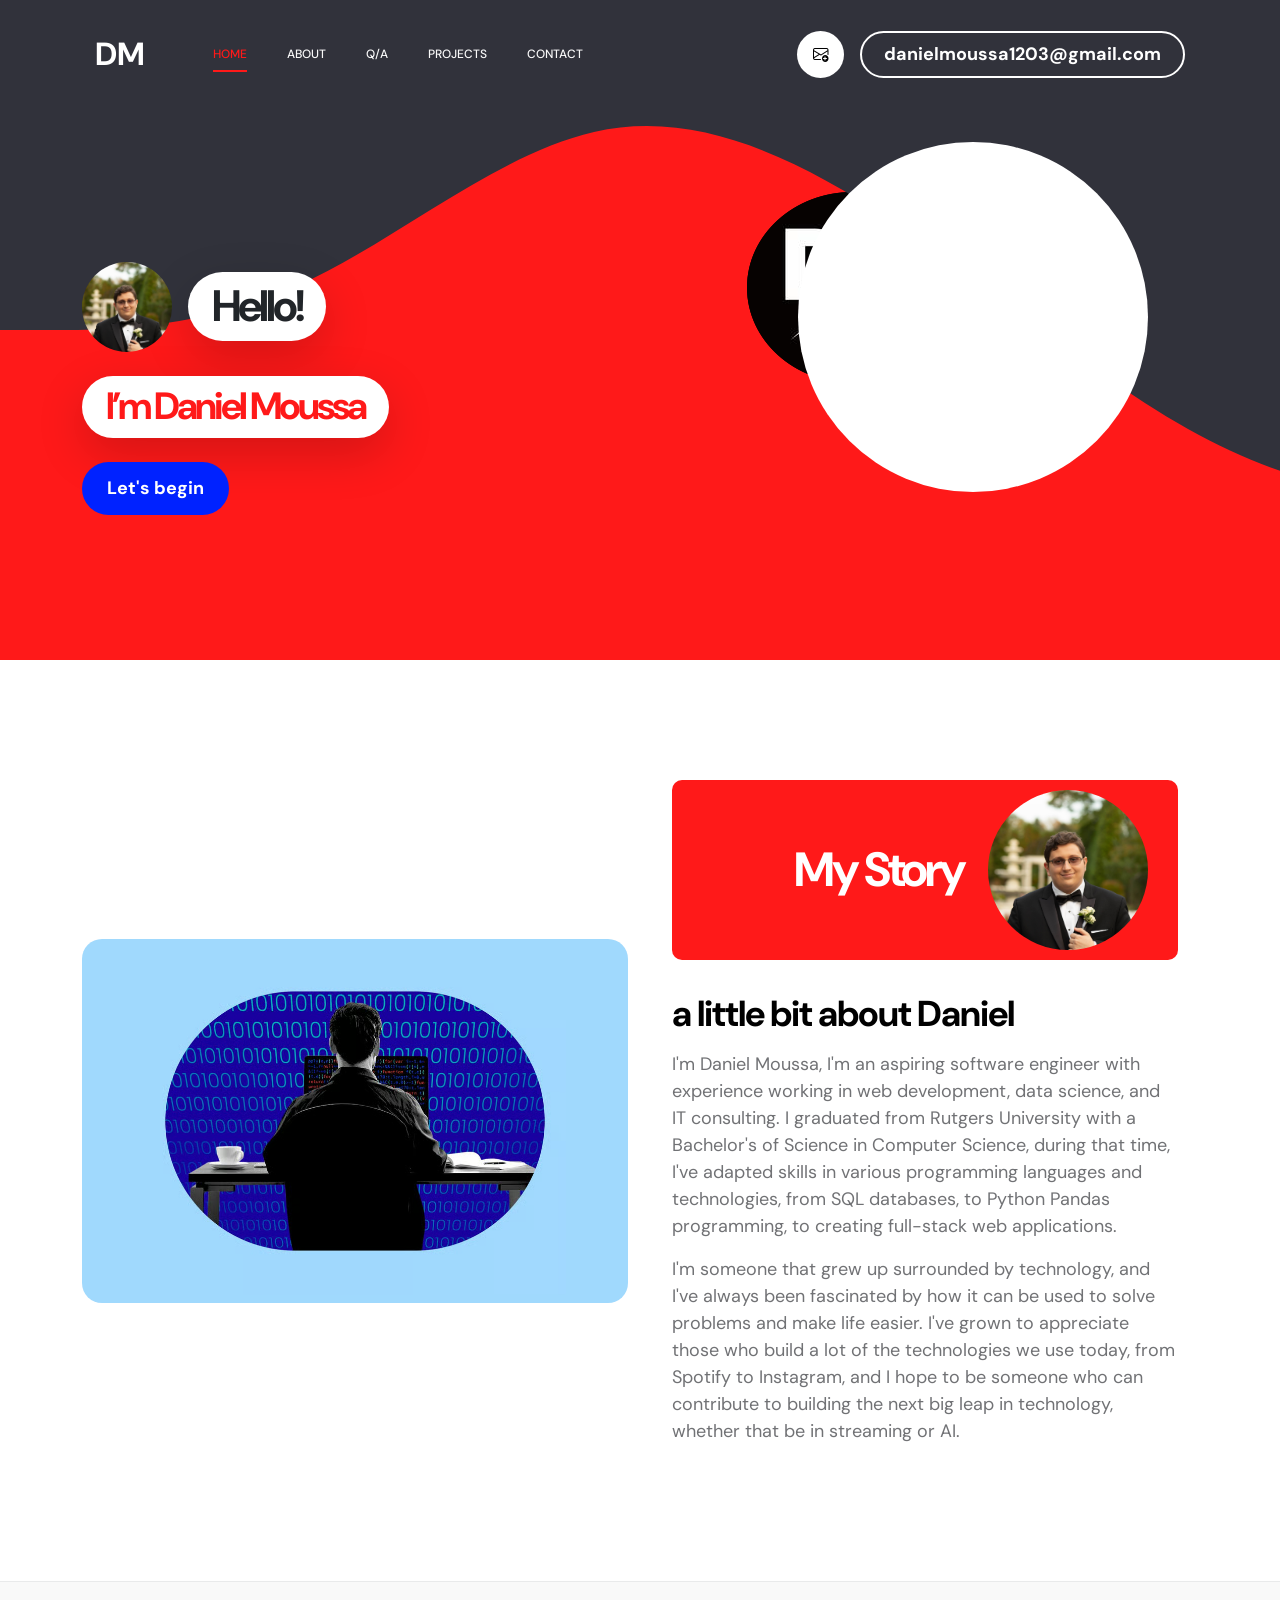
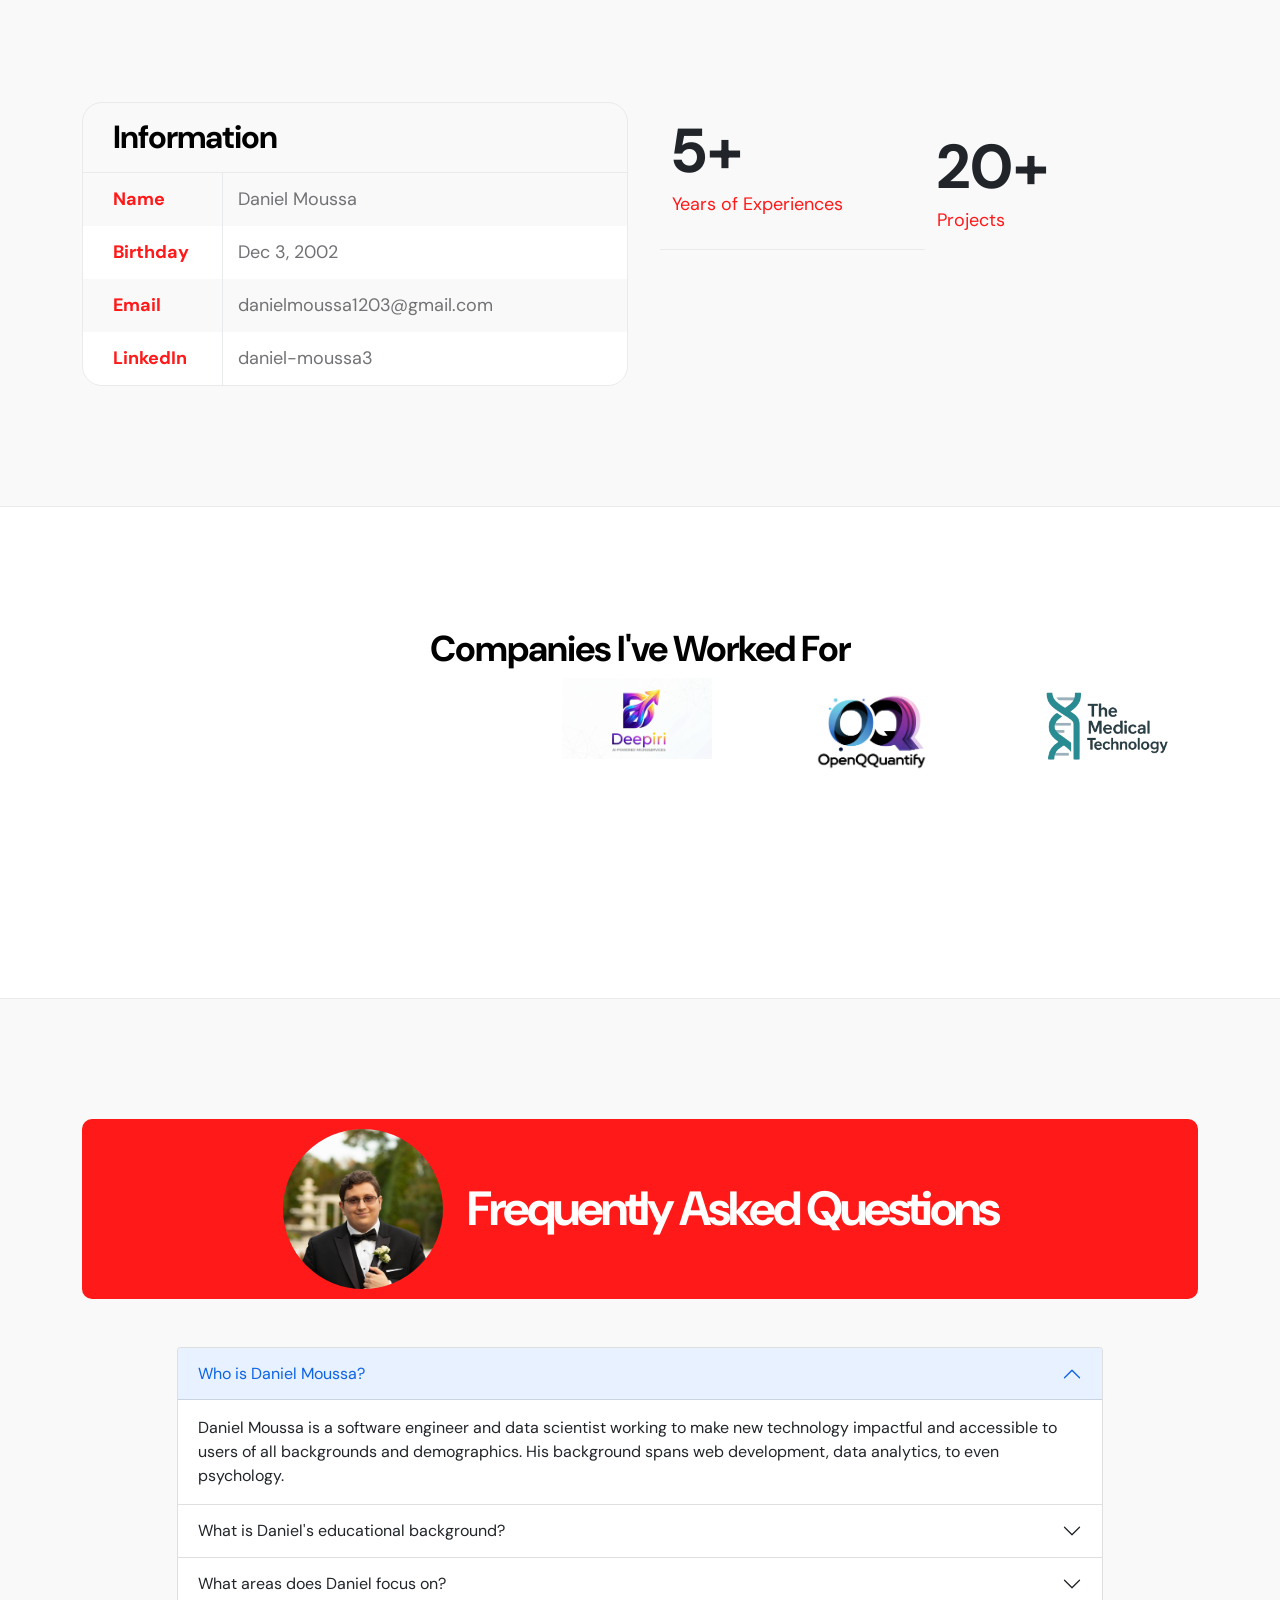
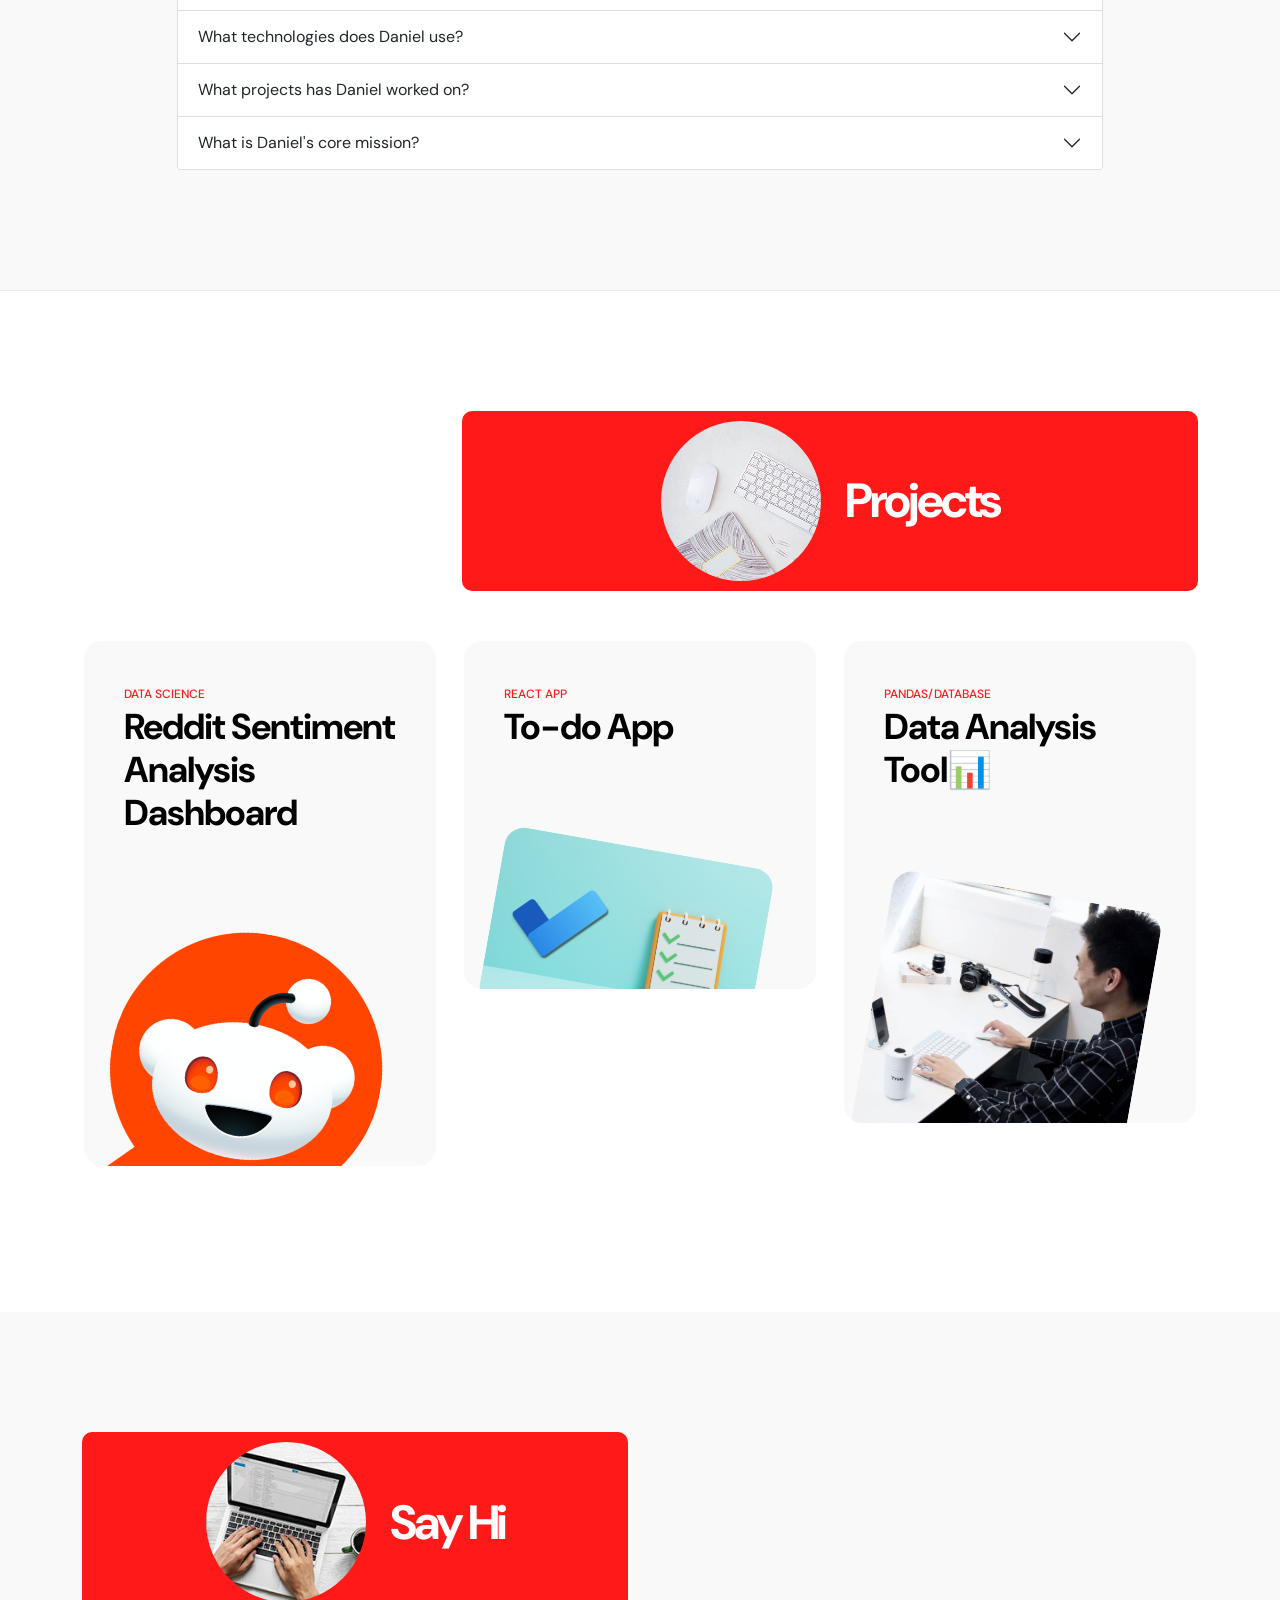
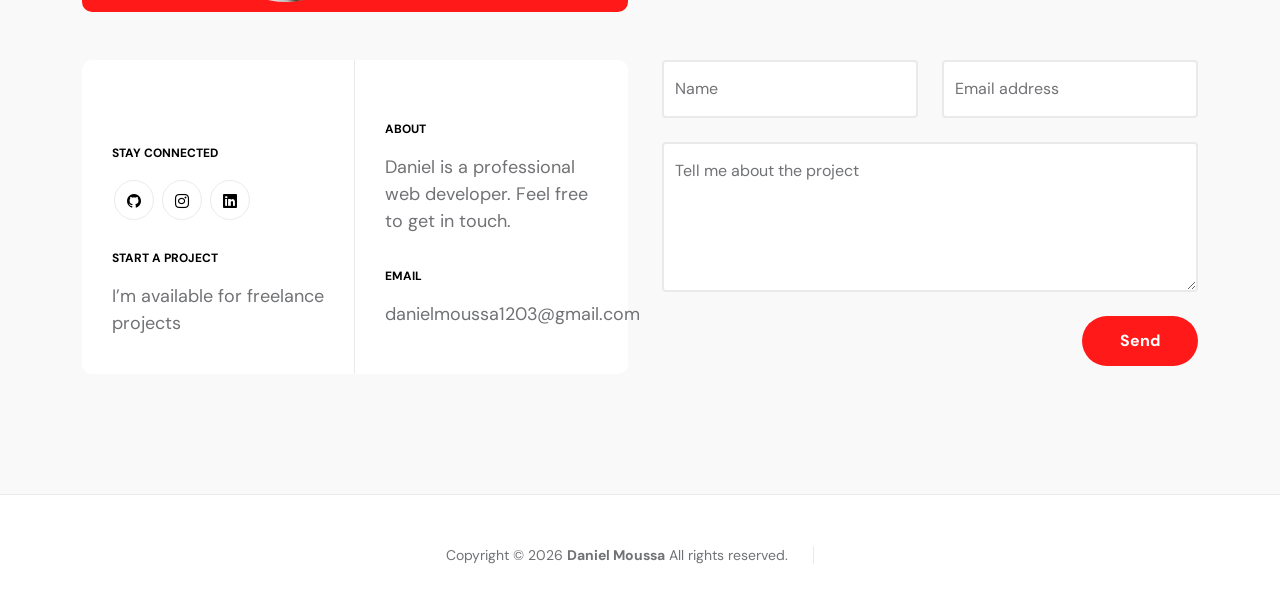
==== index.html @ 370b845b "edited styles for logo and companies" ====
<!doctype html>
<html lang="en">
    <head>
        <meta charset="utf-8">
        <meta name="viewport" content="width=device-width, initial-scale=1">

        <meta name="description" content="">
        <meta name="author" content="Daniel Moussa">

        <link rel="icon" type="image/png" href="/static/images/favicon.png">
        <title>Daniel Moussa</title>

        <!-- CSS FILES -->
        <link rel="preconnect" href="https://fonts.googleapis.com">
        
        <link rel="preconnect" href="https://fonts.gstatic.com" crossorigin>
        
        <link href="https://fonts.googleapis.com/css2?family=DM+Sans:wght@400;500;700&display=swap" rel="stylesheet">

        <link href="static/css/bootstrap.min.css" rel="stylesheet">

        <link href="static/css/bootstrap-icons.css" rel="stylesheet">

        <link href="static/css/magnific-popup.css" rel="stylesheet">
        <link href="static/css/templatemo-first-portfolio-style.css" rel="stylesheet">

    </head>
    
    <body>

        <section class="preloader">
            <div class="spinner">
                <span class="spinner-rotate"></span>    
            </div>
        </section>

        <nav class="navbar navbar-expand-lg">
            <div class="container">

                <button class="navbar-toggler" type="button" data-bs-toggle="collapse" data-bs-target="#navbarNav" aria-controls="navbarNav" aria-expanded="false" aria-label="Toggle navigation">
                    <span class="navbar-toggler-icon"></span>
                </button>

                <a href="index.html" class="navbar-brand mx-auto mx-lg-0">DM</a>

                <div class="d-flex align-items-center d-lg-none">
                    <i class="navbar-icon bi-envelope-plus me-3"></i>
                    <a class="custom-btn btn" href="#section_5">
                        danielmoussa1203@gmail.com
                    </a>
                </div>

                <div class="collapse navbar-collapse" id="navbarNav">
                    <ul class="navbar-nav ms-lg-5">
                        <li class="nav-item">
                            <a class="nav-link click-scroll" href="#section_1">Home</a>
                        </li>

                        <li class="nav-item">
                            <a class="nav-link click-scroll" href="#section_2">About</a>
                        </li>

                        <li class="nav-item">
                            <a class="nav-link click-scroll" href="#section_3">Q/A</a>
                        </li>

                        <li class="nav-item">
                            <a class="nav-link click-scroll" href="#section_4">Projects</a>
                        </li>

                        <li class="nav-item">
                            <a class="nav-link click-scroll" href="#section_5">Contact</a>
                        </li>
                    </ul>

                    <div class="d-lg-flex align-items-center d-none ms-auto">
                        <i class="navbar-icon bi-envelope-plus me-3"></i>
                        <a class="custom-btn btn" href="#section_5">
                            danielmoussa1203@gmail.com
                        </a>
                    </div>
                </div>

            </div>
        </nav>

        <main>

            <section class="hero d-flex justify-content-center align-items-center" id="section_1">
                <div class="container">
                    <div class="row">

                        <div class="col-lg-7 col-12">
                            <div class="hero-text">
                                <div class="hero-title-wrap d-flex align-items-center mb-4">
                                    <img src="/static/images/prof.jpeg" class="avatar-image avatar-image-large img-fluid" alt="">

                                    <h1 class="hero-title ms-3 mb-0">Hello!</h1>
                                </div>

                                <h2 class="mb-4">I’m Daniel Moussa</h2>
                                <p class="mb-4"><a class="custom-btn btn custom-link" href="#section_2">Let's begin</a></p>
                            </div>
                        </div>

                        <div class="col-lg-5 col-12 position-relative">
                            <div class="hero-image-wrap"></div>
                            <img src="/static/images/favicon.png" class="img-fluid" style="max-width: 400px;" alt="">
                        </div>

                    </div>
                </div>

                <svg xmlns="http://www.w3.org/2000/svg" viewBox="0 0 1440 320"><path fill="#31323b" fill-opacity="1" d="M0,160L24,160C48,160,96,160,144,138.7C192,117,240,75,288,64C336,53,384,75,432,106.7C480,139,528,181,576,208C624,235,672,245,720,240C768,235,816,213,864,186.7C912,160,960,128,1008,133.3C1056,139,1104,181,1152,202.7C1200,224,1248,224,1296,197.3C1344,171,1392,117,1416,90.7L1440,64L1440,0L1416,0C1392,0,1344,0,1296,0C1248,0,1200,0,1152,0C1104,0,1056,0,1008,0C960,0,912,0,864,0C816,0,768,0,720,0C672,0,624,0,576,0C528,0,480,0,432,0C384,0,336,0,288,0C240,0,192,0,144,0C96,0,48,0,24,0L0,0Z"></path></svg>
            </section>


            <section class="about section-padding" id="section_2">
                <div class="container">
                    <div class="row">

                        <div class="col-lg-6 col-12 d-flex align-items-center justify-content-center">
                            <img src="/static/images/vibes.avif" class="about-image img-fluid" alt="">
                        </div>

                        <div class="col-lg-6 col-12 mt-5 mt-lg-0">
                            <div class="about-thumb">

                                <div class="section-title-wrap d-flex justify-content-end align-items-center mb-4">
                                    <h2 class="text-white me-4 mb-0">My Story</h2>

                                    <img src="/static/images/prof.jpeg" class="avatar-image img-fluid" alt="">
                                </div>

                                <h3 class="pt-2 mb-3">a little bit about Daniel</h3>

                                <p>
                                    I'm Daniel Moussa, I'm an aspiring software engineer with experience working in web development, data science, and IT consulting. 
                                    I graduated from Rutgers University with a Bachelor's of Science in Computer Science, during that time, I've adapted skills in various programming languages and technologies, from SQL databases, to Python Pandas programming, to creating full-stack web applications.
                                </p>

                                <p>
                                    I'm someone that grew up surrounded by technology, and I've always been fascinated by how it can be used to solve problems and make life easier.
                                    I've grown to appreciate those who build a lot of the technologies we use today, from Spotify to Instagram, and I hope to be someone who can contribute to building the next big leap in technology, whether that be in streaming or AI.
                                </p>
                            </div>
                        </div>

                    </div>
                </div>
            </section>

            <section class="featured section-padding">
                <div class="container">
                    <div class="row">

                        <div class="col-lg-6 col-12">
                            <div class="profile-thumb">
                                <div class="profile-title">
                                    <h4 class="mb-0">Information</h4>
                                </div>

                                <div class="profile-body">
                                    <p>
                                        <span class="profile-small-title">Name</span> 
                                        <span>Daniel Moussa</span>
                                    </p>

                                    <p>
                                        <span class="profile-small-title">Birthday</span> 
                                        <span>Dec 3, 2002</span>
                                    </p>

                                    <p>
                                        <span class="profile-small-title">Email</span> 
                                        <span><a href="mailto:danielmoussa1203@gmail.com">danielmoussa1203@gmail.com</a></span>
                                    </p>

                                    <p>
                                        <span class="profile-small-title">LinkedIn</span> 
                                        <span><a href="https://www.linkedin.com/in/daniel-moussa3" target="_blank">daniel-moussa3</a></span>
                                    </p>
                                </div>
                            </div>
                        </div>

                        <div class="col-lg-6 col-12 mt-5 mt-lg-0">
                            <div class="about-thumb">
                                <div class="row">
                                    <div class="col-lg-6 col-6 featured-border-bottom py-2">
                                        <strong class="featured-numbers">5+</strong>

                                        <p class="featured-text">Years of Experiences</p>
                                    </div>

                                    <div class="col-lg-6 col-6 pt-4">
                                        <strong class="featured-numbers">20+</strong>

                                        <p class="featured-text">Projects</p>
                                    </div>
                                </div>
                            </div>
                        </div>

                    </div>
                </div>
            </section>


            <section class="clients section-padding">
                <div class="container">
                    <div class="row align-items-center">

                        <div class="col-lg-12 col-12">
                            <h3 class="text-center mb-2">Companies I've Worked For</h3>
                        </div>

                        <div class="d-flex align-items-center justify-content-center gap-5">

                            <div class="col-lg-2 col-4 ms-auto clients-item-height">
                                <img src="/static/images/clients/deepiri_logo.webp" class="clients-image img-fluid" alt="Deepiri">
                            </div>

                            <div class="col-lg-2 col-4 clients-item-height">
                                <img src="/static/images/clients/an-all-in-one-tech-consultancy-that-will-review-my-code-v0-u5uh0mlr36df1.webp" class="clients-image img-fluid" alt="OpenQQuantify">
                            </div>

                            <div class="col-lg-2 col-4 clients-item-height">
                                <img src="/static/images/clients/themedicaltechnology.png" class="clients-image img-fluid" alt="The Medical Technology">
                            </div>

                        </div>
                    </div>
                </div>
            </section>


            <section class="qa section-padding" id="section_3">
                <div class="container">
                    <div class="row">
                        <div class="col-lg-12 col-12 ms-auto">
                            <div class="section-title-wrap d-flex justify-content-center align-items-center mb-5">
                                <img src="/static/images/prof.jpeg" class="avatar-image img-fluid" alt="">
                                <h2 class="text-white ms-4 mb-0">Frequently Asked Questions</h2>
                            </div>
                        </div>

                        <div class="clearfix"></div>

                        <div class="col-lg-10 col-12 mx-auto">
                            <div class="accordion" id="accordionFAQ">
                                <!-- Question 1 -->
                                <div class="accordion-item">
                                    <h2 class="accordion-header" id="headingOne">
                                        <button class="accordion-button" type="button" data-bs-toggle="collapse" data-bs-target="#collapseOne" aria-expanded="true" aria-controls="collapseOne">
                                            Who is Daniel Moussa?
                                        </button>
                                    </h2>
                                    <div id="collapseOne" class="accordion-collapse collapse show" aria-labelledby="headingOne" data-bs-parent="#accordionFAQ">
                                        <div class="accordion-body">
                                            Daniel Moussa is a software engineer and data scientist working to make new technology impactful and accessible to users of all backgrounds and demographics. His background spans web development, data analytics, to even psychology.
                                        </div>
                                    </div>
                                </div>

                                <!-- Question 2 -->
                                <div class="accordion-item">
                                    <h2 class="accordion-header" id="headingTwo">
                                        <button class="accordion-button collapsed" type="button" data-bs-toggle="collapse" data-bs-target="#collapseTwo" aria-expanded="false" aria-controls="collapseTwo">
                                            What is Daniel's educational background?
                                        </button>
                                    </h2>
                                    <div id="collapseTwo" class="accordion-collapse collapse" aria-labelledby="headingTwo" data-bs-parent="#accordionFAQ">
                                        <div class="accordion-body">
                                            Daniel holds a Bachelor of Science in Computer Science from Rutgers University, along with a minor in Psychology.
                                        </div>
                                    </div>
                                </div>

                                <!-- Question 3 -->
                                <div class="accordion-item">
                                    <h2 class="accordion-header" id="headingThree">
                                        <button class="accordion-button collapsed" type="button" data-bs-toggle="collapse" data-bs-target="#collapseThree" aria-expanded="false" aria-controls="collapseThree">
                                            What areas does Daniel focus on?
                                        </button>
                                    </h2>
                                    <div id="collapseThree" class="accordion-collapse collapse" aria-labelledby="headingThree" data-bs-parent="#accordionFAQ">
                                        <div class="accordion-body">
                                            Core focus areas include Machine Learning & Data Science, Web Development, Data Engineering & Analytics, and User-friendly interactive programming.
                                        </div>
                                    </div>
                                </div>

                                <!-- Question 4 -->
                                <div class="accordion-item">
                                    <h2 class="accordion-header" id="headingFour">
                                        <button class="accordion-button collapsed" type="button" data-bs-toggle="collapse" data-bs-target="#collapseFour" aria-expanded="false" aria-controls="collapseFour">
                                            What technologies does Daniel use?
                                        </button>
                                    </h2>
                                    <div id="collapseFour" class="accordion-collapse collapse" aria-labelledby="headingFour" data-bs-parent="#accordionFAQ">
                                        <div class="accordion-body">
                                            Daniel utilizes a range of technologies including Python, Pandas, NumPy, Streamlit, Django, HTML/CSS, Java, JavaScript, React, Flask, and SQL in his projects.
                                        </div>
                                    </div>
                                </div>

                                <!-- Question 5 -->
                                <div class="accordion-item">
                                    <h2 class="accordion-header" id="headingFive">
                                        <button class="accordion-button collapsed" type="button" data-bs-toggle="collapse" data-bs-target="#collapseFive" aria-expanded="false" aria-controls="collapseFive">
                                            What projects has Daniel worked on?
                                        </button>
                                    </h2>
                                    <div id="collapseFive" class="accordion-collapse collapse" aria-labelledby="headingFive" data-bs-parent="#accordionFAQ">
                                        <div class="accordion-body">
                                            Daniel has worked on a variety of projects including a Reddit Sentiment Analysis tool that analyzes sentiment trends in subreddits with visual representations, a collaborative To-do App for real-time task management with reminders and notifications, and a Data Analysis Explorer for comprehensive data insights.
                                        </div>
                                    </div>
                                </div>

                                <!-- Question 6 -->
                                <div class="accordion-item">
                                    <h2 class="accordion-header" id="headingSix">
                                        <button class="accordion-button collapsed" type="button" data-bs-toggle="collapse" data-bs-target="#collapseSix" aria-expanded="false" aria-controls="collapseSix">
                                            What is Daniel's core mission?
                                        </button>
                                    </h2>
                                    <div id="collapseSix" class="accordion-collapse collapse" aria-labelledby="headingSix" data-bs-parent="#accordionFAQ">
                                        <div class="accordion-body">
                                            Daniel focuses on building platforms that help people get the most out of today's technology, such as through looking at modern day data in new ways, and better build up to the future of technology. With a background in IT consulting, web development, and data science, Daniel aims to bridge the gap between complex technology and user-friendly applications.
                                        </div>
                                    </div>
                                </div>
                            </div>
                        </div>
                    </div>
                </div>
            </section>


            <section class="projects section-padding" id="section_4">
                <div class="container">
                    <div class="row">

                        <div class="col-lg-8 col-md-8 col-12 ms-auto">
                            <div class="section-title-wrap d-flex justify-content-center align-items-center mb-4">
                                <img src="/static/images/white-desk-work-study-aesthetics.jpg" class="avatar-image img-fluid" alt="">

                                <h2 class="text-white ms-4 mb-0">Projects</h2>
                            </div>
                        </div>

                        <div class="clearfix"></div>

                        <div class="col-lg-4 col-md-6 col-12">
                            <div class="projects-thumb">
                                <div class="projects-info">
                                    <small class="projects-tag">Data Science</small>

                                    <h3 class="projects-title">Reddit Sentiment Analysis Dashboard</h3>
                                </div>

                                <a href="https://github.com/dmoussa3/reddit">
                                    <img src="/static/images/projects/reddit_logo.png" class="projects-image img-fluid" alt="">
                                </a>
                            </div>
                        </div>

                        <div class="col-lg-4 col-md-6 col-12">
                            <div class="projects-thumb">
                                <div class="projects-info">
                                    <small class="projects-tag">React App</small>

                                    <h3 class="projects-title">To-do App</h3>
                                </div>

                                <a href="https://github.com/dmoussa3/todo-app">
                                    <img src="/static/images/projects/To-do.png" class="projects-image img-fluid" alt="">
                                </a>
                            </div>
                        </div>

                        <div class="col-lg-4 col-md-6 col-12">
                            <div class="projects-thumb">
                                <div class="projects-info">
                                    <small class="projects-tag">Pandas/Database</small>

                                    <h3 class="projects-title">Data Analysis Tool📊</h3>
                                </div>

                                <a href="https://github.com/dmoussa3/explorer">
                                    <img src="/static/images/projects/true-agency-9Bjog5FZ-oc-unsplash.jpg" class="projects-image img-fluid" alt="">
                                </a>
                            </div>
                        </div>

                    </div>
                </div>
            </section>

            <section class="contact section-padding" id="section_5">
                    <div class="container">
                        <div class="row">

                            <div class="col-lg-6 col-md-8 col-12">
                                <div class="section-title-wrap d-flex justify-content-center align-items-center mb-5">
                                    <img src="/static/images/aerial-view-man-using-computer-laptop-wooden-table.jpg" class="avatar-image img-fluid" alt="">

                                    <h2 class="text-white ms-4 mb-0">Say Hi</h2>
                                </div>
                            </div>

                            <div class="clearfix"></div>

                            <div class="col-lg-3 col-md-6 col-12 pe-lg-0">
                                <div class="contact-info contact-info-border-start d-flex flex-column">

                                    <strong class="site-footer-title d-block mt-4 mb-3">Stay connected</strong>

                                    <ul class="social-icon">
                                        <li class="social-icon-item"><a href="https://github.com/dmoussa3" class="social-icon-link bi-github"></a></li>

                                        <li class="social-icon-item"><a href="https://www.instagram.com/dmoussa_3" class="social-icon-link bi-instagram"></a></li>

                                        <li class="social-icon-item"><a href="https://www.linkedin.com/in/danielmoussa" class="social-icon-link bi-linkedin"></a></li>
                                    </ul>

                                    <strong class="site-footer-title d-block mt-4 mb-3">Start a project</strong>

                                    <p class="mb-0">I’m available for freelance projects</p>
                                </div>
                            </div>

                            <div class="col-lg-3 col-md-6 col-12 ps-lg-0">
                                <div class="contact-info d-flex flex-column">
                                    <strong class="site-footer-title d-block mb-3">About</strong>

                                    <p class="mb-2">
                                        Daniel is a professional web developer. Feel free to get in touch.
                                    </p>

                                    <strong class="site-footer-title d-block mt-4 mb-3">Email</strong>

                                    <p>
                                        <a href="mailto:danielmoussa1203@gmail.com">
                                            danielmoussa1203@gmail.com
                                        </a>
                                    </p>
                                </div>
                            </div>

                            <div class="col-lg-6 col-12 mt-5 mt-lg-0">
                                <form action="#" method="get" class="custom-form contact-form" role="form">
                                    <div class="row">
                                        <div class="col-lg-6 col-md-6 col-12">
                                            <div class="form-floating">
                                                <input type="text" name="name" id="name" class="form-control" placeholder="Name" required="">
                                                
                                                <label for="floatingInput">Name</label>
                                            </div>
                                        </div>

                                        <div class="col-lg-6 col-md-6 col-12"> 
                                            <div class="form-floating">
                                                <input type="email" name="email" id="email" pattern="[^ @]*@[^ @]*" class="form-control" placeholder="Email address" required="">
                                                
                                                <label for="floatingInput">Email address</label>
                                            </div>
                                        </div>

                                        <div class="col-lg-12 col-12">
                                            <div class="form-floating">
                                                <textarea class="form-control" id="message" name="message" placeholder="Tell me about the project"></textarea>
                                                
                                                <label for="floatingTextarea">Tell me about the project</label>
                                            </div>
                                        </div>

                                        <div class="col-lg-3 col-12 ms-auto">
                                            <button type="submit" class="form-control">Send</button>
                                        </div>

                                    </div>
                                </form>
                            </div>

                        </div>
                    </div>
                </div>
            </section>

        </main>

        <footer class="site-footer">
            <div class="container">
                <div class="row">

                    <div class="col-lg-12 col-12">
                        <div class="copyright-text-wrap">
                            <p class="mb-0">
                                <span class="copyright-text">Copyright © 2026 <a href="#">Daniel Moussa</a> All rights reserved.</span>
                            </p>
                        </div>
                    </div>

                </div>
            </div>
        </footer>

        <!-- JAVASCRIPT FILES -->
        <script src="/static/js/jquery.min.js"></script>
        <script src="/static/js/bootstrap.min.js"></script>
        <script src="/static/js/jquery.sticky.js"></script>
        <script src="/static/js/click-scroll.js"></script>
        <script src="/static/js/jquery.magnific-popup.min.js"></script>
        <script src="/static/js/magnific-popup-options.js"></script>
        <script src="/static/js/custom.js"></script>

    </body>
</html>
---- static/css/templatemo-first-portfolio-style.css ----
/*

TemplateMo 578 First Portfolio

https://templatemo.com/tm-578-first-portfolio

*/


/*---------------------------------------
  CUSTOM PROPERTIES ( VARIABLES )             
-----------------------------------------*/
:root {
  --white-color:                  #ffffff;
  --primary-color:                #0022ff;
  --secondary-color:              #ff1919;
  --section-bg-color:             #f9f9f9;
  --dark-color:                   #000000;
  --p-color:                      #717275;
  --border-color:                 #e9eaeb;
  --featured-border-color:        #1e33c0;

  --body-font-family:             'DM Sans', sans-serif;

  --h1-font-size:                 62px;
  --h2-font-size:                 48px;
  --h3-font-size:                 36px;
  --h4-font-size:                 32px;
  --h5-font-size:                 24px;
  --h6-font-size:                 22px;
  --p-font-size:                  18px;
  --menu-font-size:               12px;
  --copyright-font-size:          14px;

  --border-radius-large:          100px;
  --border-radius-medium:         20px;
  --border-radius-small:          10px;

  --font-weight-normal:           400;
  --font-weight-medium:           500;
  --font-weight-bold:             700;
}

body {
    background: var(--white-color);
    font-family: var(--body-font-family); 
}


/*---------------------------------------
  TYPOGRAPHY               
-----------------------------------------*/

h2,
h3,
h4,
h5,
h6 {
  color: var(--dark-color);
}

h1,
h2,
h3,
h4,
h5,
h6 {
  font-weight: var(--font-weight-bold);
  letter-spacing: -1px;
}

h1 {
  font-size: var(--h1-font-size);
  letter-spacing: -3px;
}

h2 {
  font-size: var(--h2-font-size);
  color: var(--secondary-color);
  letter-spacing: -3px;
}

h3 {
  font-size: var(--h3-font-size);
}

h4 {
  font-size: var(--h4-font-size);
}

h5 {
  font-size: var(--h5-font-size);
  line-height: normal;
}

h6 {
  font-size: var(--h6-font-size);
}

p {
  color: var(--p-color);
  font-size: var(--p-font-size);
  font-weight: var(--font-weight-normal);
}

ul li {
  color: var(--p-color);
  font-size: var(--p-font-size);
  font-weight: var(--font-weight-normal);
}

a, 
button {
  touch-action: manipulation;
  transition: all 0.3s;
}

a {
  color: var(--p-color);
  text-decoration: none;
}

a:hover {
  color: var(--secondary-color);
}

::selection {
  background: var(--secondary-color);
  color: var(--white-color);
}

::-moz-selection {
  background: var(--secondary-color);
  color: var(--white-color);
}

.section-padding {
  padding-top: 120px;
  padding-bottom: 120px;
}

b,
strong {
  font-weight: var(--font-weight-bold);
}

.section-title-wrap {
  background: var(--secondary-color);
  border-radius: var(--border-radius-small);
  padding: 10px 30px;
}


/*---------------------------------------
  AVATAR IMAGE               
-----------------------------------------*/
.avatar-image {
  border-radius: var(--border-radius-large);
  width: 160px;
  height: 160px;
  object-fit: cover;
}

.avatar-image-large {
  width: 90.4px;
  height: 90.4px;
}


/*---------------------------------------
  PRE LOADER               
-----------------------------------------*/
.preloader {
  position: fixed;
  top: 0;
  left: 0;
  width: 100%;
  height: 100%;
  z-index: 99999;
  display: flex;
  flex-flow: row nowrap;
  justify-content: center;
  align-items: center;
  background: none repeat scroll 0 0 var(--white-color);
}

.spinner {
  border: 1px solid transparent;
  border-radius: var(--border-radius-small);
  position: relative;
}

.spinner:before {
  content: '';
  box-sizing: border-box;
  position: absolute;
  top: 50%;
  left: 50%;
  width: 45px;
  height: 45px;
  margin-top: -10px;
  margin-left: -10px;
  border-radius: 50%;
  border: 1px solid var(--border-color);
  border-top-color: var(--white-color);
  animation: spinner .9s linear infinite;
}

@-webkit-@keyframes spinner {
  to {transform: rotate(360deg);
  }
}

@keyframes spinner {
  to {transform: rotate(360deg);}
}


/*---------------------------------------
  CUSTOM ICON               
-----------------------------------------*/
.navbar-icon {
  background: var(--white-color);
  border-radius: var(--border-radius-large);
  color: var(--dark-color);
  width: 47px;
  height: 47px;
  line-height: 47px;
  text-align: center;
}

.is-sticky .navbar-icon {
  background: var(--secondary-color);
  color: var(--white-color);
}

.form-check-icon {
  color: var(--secondary-color);
}


/*---------------------------------------
  CUSTOM BUTTON               
-----------------------------------------*/
.custom-btn,
.navbar .custom-btn {
  font-size: var(--p-font-size);
  font-weight: var(--font-weight-bold);
}

.navbar .custom-btn {
  background: transparent;
  border-width: 2px;
  border-style: solid;
  border-color: var(--white-color);
  color: var(--white-color);
  padding: 8px 22px;
}

.navbar .custom-btn:hover {
  background: var(--white-color);
  border-color: transparent;
  color: var(--secondary-color);
}

.custom-btn {
  background: var(--secondary-color);
  border-radius: var(--border-radius-large);
  color: var(--white-color);
  font-weight: var(--font-weight-bold);
  padding: 12px 24px;
}

.custom-btn:hover {
  background: var(--primary-color);
  box-shadow: 0 1rem 3rem rgba(0,0,0,.175);
  color: var(--white-color);
}

.custom-border-btn {
  background: transparent;
  border: 2px solid var(--border-color);
  color: var(--p-color);
}

.custom-border-btn:hover {
  background: var(--primary-color);
  border-color: var(--secondary-color);
  color: var(--white-color);
}

.custom-link {
	background-color: var(--primary-color);
}

.custom-link:hover {
	background-color: var(--secondary-color);
}


/*---------------------------------------
  NAVIGATION              
-----------------------------------------*/
.sticky-wrapper {
  position: relative;
  z-index: 222;
  height: auto !important;
}

.is-sticky,
.is-sticky .navbar .container {
  background: var(--white-color);
  box-shadow: 0 1rem 3rem rgb(0 0 0 / 18%);
}

.is-sticky .navbar-brand,
.is-sticky .navbar-brand:hover {
  color: var(--dark-color);
}

.is-sticky .navbar-nav .nav-link {
  color: var(--p-color);
}

.is-sticky .navbar .custom-btn {
  border-color: var(--secondary-color);
  color: var(--secondary-color);
}

.is-sticky .navbar .custom-btn:hover {
  background: var(--primary-color);
  color: var(--white-color);
}

.navbar {
  background: transparent;
  position: absolute;
  z-index: 9;
  right: 0;
  left: 0;
  transition: all 0.3s;
  padding-top: 15px;
  padding-bottom: 0;
}

.navbar .container {
  border-radius: var(--border-radius-small);
  padding: 10px 25px;
}

.navbar-brand {
  font-size: var(--h4-font-size);
  font-weight: var(--font-weight-bold);
}

.navbar-brand,
.navbar-brand:hover {
  color: var(--white-color);
}

.navbar-expand-lg .navbar-nav .nav-link {
  padding-right: 0;
  padding-left: 0;
  margin-right: 20px;
  margin-left: 20px;
}

.navbar-nav .nav-link {
  display: inline-block;
  color: var(--section-bg-color);
  font-size: var(--menu-font-size);
  font-weight: var(--font-weight-medium);
  text-transform: uppercase;
  position: relative;
  padding-top: 15px;
  padding-bottom: 15px;
}

.navbar-nav .nav-link::after {
  content: "";
  background: transparent;
  position: absolute;
  bottom: 6px;
  right: 0;
  left: 0;
  width: 100%;
  height: 2px;
}

.navbar-nav .nav-link.active::after, 
.navbar-nav .nav-link:hover::after {
  background: var(--secondary-color);
}

.navbar-nav .nav-link.active, 
.navbar-nav .nav-link:hover {
  color: var(--secondary-color);
}

.navbar-toggler {
  border: 0;
  padding: 0;
  cursor: pointer;
  margin: 0;
  width: 30px;
  height: 35px;
  outline: none;
}

.navbar-toggler:focus {
  outline: none;
  box-shadow: none;
}

.navbar-toggler[aria-expanded="true"] .navbar-toggler-icon {
  background: transparent;
}

.navbar-toggler[aria-expanded="true"] .navbar-toggler-icon:before,
.navbar-toggler[aria-expanded="true"] .navbar-toggler-icon:after {
  transition: top 300ms 50ms ease, -webkit-transform 300ms 350ms ease;
  transition: top 300ms 50ms ease, transform 300ms 350ms ease;
  transition: top 300ms 50ms ease, transform 300ms 350ms ease, -webkit-transform 300ms 350ms ease;
  top: 0;
}

.navbar-toggler[aria-expanded="true"] .navbar-toggler-icon:before {
  transform: rotate(45deg);
}

.navbar-toggler[aria-expanded="true"] .navbar-toggler-icon:after {
  transform: rotate(-45deg);
}

.navbar-toggler .navbar-toggler-icon {
  background: var(--white-color);
  transition: background 10ms 300ms ease;
  display: block;
  width: 30px;
  height: 2px;
  position: relative;
}

.navbar-toggler .navbar-toggler-icon:before,
.navbar-toggler .navbar-toggler-icon:after {
  transition: top 300ms 350ms ease, -webkit-transform 300ms 50ms ease;
  transition: top 300ms 350ms ease, transform 300ms 50ms ease;
  transition: top 300ms 350ms ease, transform 300ms 50ms ease, -webkit-transform 300ms 50ms ease;
  position: absolute;
  right: 0;
  left: 0;
  background: var(--white-color);
  width: 30px;
  height: 2px;
  content: '';
}

.navbar-toggler .navbar-toggler-icon::before {
  top: -8px;
}

.navbar-toggler .navbar-toggler-icon::after {
  top: 8px;
}


/*---------------------------------------
  HERO              
-----------------------------------------*/
.hero {
  background: var(--secondary-color);
  position: relative;
  overflow: hidden;
  padding-top: 330px;
  padding-bottom: 330px;
}

@media  screen and (min-width: 991px) {
  .hero {
    height: 60vh;
  }
}

.hero-title,
.hero h2 {
  background: var(--white-color);
  box-shadow: 0 1rem 3rem rgba(0,0,0,.175);
  border-radius: var(--border-radius-large);
  display: inline-block;
  padding: 8px 24px;
}

.hero-title {
	font-size: 44px;
}

.hero h2 {
	font-size: 38px;
}

.hero-text {
  position: relative;
  z-index: 22;
  top: 70px;
}

.hero-image-wrap {
  background: var(--white-color);
  border-radius: 100%;
  width: 350px;
  height: 350px;
  position: absolute;
  z-index: 22;
  top: -50px;
  right: 0;
  left: 0;
  margin: auto;
  pointer-events: none;
}

.hero-image {
  position: absolute;
  z-index: 22;
  top: 0;
  width: 100%;
  min-width: 550px;
}

.hero svg {
  position: absolute;
  z-index: 2;
  bottom: 0;
  right: 0;
  left: 0;
  overflow: hidden;
  height: 100%;
  pointer-events: none;
}


/*---------------------------------------
  ABOUT              
-----------------------------------------*/
.profile-thumb {
  border: 1px solid var(--border-color);
  border-radius: var(--border-radius-medium);
  position: relative;
  overflow: hidden;
}

.profile-title {
  border-bottom: 1px solid var(--border-color);
  padding: 15px 30px;
}

.profile-small-title {
  border-right: 1px solid var(--border-color);
  color: var(--secondary-color);
  font-weight: var(--font-weight-bold);
  min-width: 140px;
  margin-right: 10px;
  padding: 13px 30px;
  display: inline-block;
}

.profile-body p {
  margin-bottom: 0;
}

.profile-body p:nth-of-type(even) {
  background: var(--white-color);
}

.about-image {
  border-radius: var(--border-radius-medium);
}

.about-thumb {
  padding-right: 20px;
  padding-left: 20px;
}


/*---------------------------------------
  FEATURED              
-----------------------------------------*/
.featured-numbers {
  font-size: var(--h1-font-size);
  line-height: normal;
  display: block;
}

.featured-text {
  color: var(--secondary-color);
}

.featured-border-bottom {
  border-bottom: 1px solid var(--border-color);
}

.featured-border-start {
  border-left: 1px solid var(--border-color);
}


/*---------------------------------------
  CLIENTS              
-----------------------------------------*/

.clients-item-height {
	height: 200px;
}

.clients-image {
  display: block;
  max-width: 150px;
  margin: auto;
  transition: all ease 0.2s;
  align-items: center;
}

.clients-image:hover {
  transform: scale(1.3);
}


/*---------------------------------------
  Q/A              
-----------------------------------------*/
.qa,
.featured {
  background: var(--section-bg-color);
  border-top: 1px solid var(--border-color);
  border-bottom: 1px solid var(--border-color);
}

.qa-thumb {
  background: var(--white-color);
  border: 2px solid transparent;
  border-radius: var(--border-radius-medium);
  position: relative;
  overflow: hidden;
  margin-bottom: 24px;
  padding: 40px 40px 240px 40px;
  transition: all 0.5s;
}

.qa-thumb-up {
  position: relative;
  bottom: 50px;
  margin-bottom: -50px;
}

.qa-thumb:hover {
  border: 2px solid var(--secondary-color);
  box-shadow: 0 1rem 3rem rgba(0,0,0,.175);
}

.qa-thumb:hover .qa-icon-wrap {
  background: var(--secondary-color);
  border-color: var(--secondary-color);
  color: var(--white-color);
}

.qa-icon-wrap {
  border: 1px solid var(--border-color);
  border-radius: var(--border-radius-small);
  position: absolute;
  bottom: 0;
  right: 0;
  width: 50%;
  height: 55%;
  transform: rotate(-35deg) translateY(55px);
  transition: all ease 0.5s;
}

.qa-icon {
  font-size: 90px;
  position: relative;
  bottom: 15px;
}

.qa-thumb:hover .qa-wrap {
  background: var(--secondary-color);
}

.qa-thumb:hover .qa-overlay {
  background: var(--primary-color);
}

.qa-wrap {
  background: var(--primary-color);
  border-radius: var(--border-radius-medium);
  position: relative;
  overflow: hidden;
  padding: 6px 20px 6px 15px;
  transition: all ease 0.5s;
}

.qa-text {
  color: var(--white-color);
  font-size: var(--copyright-font-size);
  font-weight: var(--font-weight-bold);
}

.qa-overlay {
  background: var(--primary-color);
  border-bottom-left-radius: 100%;
  position: absolute;
  top: 0;
  right: 0;
  width: 20px;
  height: 20px;
  pointer-events: none;
}


/*---------------------------------------
  PROJECTS              
-----------------------------------------*/
.projects-thumb {
  background: var(--section-bg-color);
  border: 2px solid var(--white-color);
  border-radius: var(--border-radius-medium);
  position: relative;
  overflow: hidden;
  margin-top: 24px;
  margin-bottom: 24px;
  padding: 40px;
  transition: all ease 0.5s;
}

.projects-thumb:hover {
  border-color: var(--secondary-color);
}

.projects-thumb:hover .projects-image,
.projects-thumb:focus .projects-image {
  transform: rotate(0) translateY(0);
}

.projects-thumb .popup-image {
  display: block;
  width: 100%;
  height: 100%;
}

.projects-image {
  border-radius: var(--border-radius-medium);
  display: block;
  width: 100%;
  transform: rotate(10deg) translateY(80px);
  transition: all ease 0.5s;
}

.projects-title {
  margin-bottom: 20px;
}

.projects-tag {
  font-size: var(--menu-font-size);
  font-weight: var(--font-weight-medium);
  color: var(--secondary-color);
  text-transform: uppercase;
  margin-bottom: 5px;
}


/*---------------------------------------
  CONTACT              
-----------------------------------------*/
.contact {
  background: var(--section-bg-color);
}

.contact-info {
  background: var(--white-color);
  border-top-right-radius: var(--border-radius-small);
  border-bottom-right-radius: var(--border-radius-small);
  padding: 60px 30px 30px 30px;
  height: 100%;
}

.contact-info-border-start {
  border-right: 1px solid var(--border-color);
  border-radius: var(--border-radius-small) 0 0 var(--border-radius-small);
}

.contact-form {
  margin-left: 10px;
}


/*---------------------------------------
  CUSTOM FORM               
-----------------------------------------*/
.custom-form .form-control {
  background: var(--white-color);
  box-shadow: none;
  border: 2px solid var(--border-color);
  color: var(--p-color);
  margin-bottom: 24px;
  padding-top: 13px;
  padding-bottom: 13px;
  outline: none;
}

.form-floating>label {
  color: var(--p-color);
}

.form-check-inline {
  vertical-align: middle;
  width: 100%;
  position: relative;
  margin-right: 0;
  margin-top: 0;
  margin-bottom: 24px;
  padding: 0;
}

.custom-form .form-check-label {
  position: absolute;
  top: 50%;
  left: 50%;
  transform: translate(-50%, -50%);
  text-align: center;
}

.form-check-label-text {
  color: var(--p-color);
  display: block;
  font-size: copyright-font-size;
  margin-top: 5px;
}

.form-check-input[type=checkbox] {
  background: var(--white-color);
  border: 2px solid var(--border-color);
  box-shadow: none;
  outline: none;
  width: 100%;
  margin-top: 0;
  margin-left: 0;
  padding: 40px 50px;
}

.form-check-input:checked[type=checkbox] {
  background-image: none;
}

.form-check-input:hover,
.form-check-input:checked {
  background-color: transparent;
  border-color: var(--secondary-color);
}

.custom-form .form-control:hover,
.custom-form .form-control:focus {
  background: transparent;
  border-color: var(--secondary-color);
}

.custom-form .form-floating textarea {
  height: 150px;
}

.custom-form button[type="submit"] {
  background: var(--secondary-color);
  border: none;
  border-radius: var(--border-radius-large);
  color: var(--white-color);
  font-weight: var(--font-weight-bold);
  transition: all 0.3s;
  margin-bottom: 0;
}

.custom-form button[type="submit"]:hover,
.custom-form button[type="submit"]:focus {
  background: var(--primary-color);
  border-color: transparent;
}


/*---------------------------------------
  SITE FOOTER              
-----------------------------------------*/
.site-footer {
  border-top: 1px solid var(--border-color);
  padding-top: 50px;
  padding-bottom: 50px;
  text-align: center;
}

.site-footer-title {
  font-size: var(--menu-font-size);
  color: var(--dark-color);
  text-transform: uppercase;
}

.copyright-text-wrap p,
.copyright-text {
  font-size: var(--copyright-font-size);
}

.copyright-text {
  border-right: 1px solid var(--border-color);
  padding-right: 25px;
  margin-right: 20px;
}

.copyright-text-wrap a {
  font-weight: var(--font-weight-bold);
}

.footer-menu {
  margin: 0;
  padding: 0;
}

.footer-menu-item {
  list-style: none;
  display: inline-block;
  vertical-align: top;
}

.footer-menu-link {
  border: 1px solid var(--border-color);
  border-radius: var(--border-radius-medium);
  font-size: var(--copyright-font-size);
  font-weight: var(--font-weight-medium);
  display: inline-block;
  vertical-align: top;
  text-align: center;
  margin-right: 10px;
  margin-bottom: 10px;
  padding: 6px 14px;
  min-width: 70px;
}

.footer-menu-link:hover {
  background: var(--secondary-color);
  border-color: transparent;
  color: var(--white-color);
}


/*---------------------------------------
  SOCIAL ICON               
-----------------------------------------*/
.social-icon {
  margin: 0;
  padding: 0;
}

.social-icon-item {
  list-style: none;
  display: inline-block;
  vertical-align: top;
}

.social-icon-link {
  border: 1px solid var(--border-color);
  border-radius: var(--border-radius-large);
  font-size: var(--copyright-font-size);
  color: var(--dark-color);
  display: inline-block;
  vertical-align: top;
  margin: 2px 2px 5px 2px;
  width: 40px;
  height: 40px;
  line-height: 40px;
  text-align: center;
}

.social-icon-link:hover {
  background: var(--secondary-color);
  border-color: transparent;
  color: var(--white-color);
}


/*---------------------------------------
  RESPONSIVE STYLES               
-----------------------------------------*/
@media screen and (min-width: 1600px) {
  .hero {
    padding-top: 380px;
    padding-bottom: 380px;
  }

  .hero-image-wrap {
    top: -50px;
    width: 400px;
    height: 400px;
  }

  .hero-image {
    min-width: 650px;
  }
  
  .hero-title,
	.hero h2 {
	  font-size: var(--h2-font-size);
	}
}

@media screen and (max-width: 991px) {
  h1 {
    font-size: 48px;
  }

  h2 {
    font-size: 36px;
  }

  h3 {
    font-size: 32px;
  }

  h4 {
    font-size: 28px;
  }

  h5 {
    font-size: 20px;
  }

  h6 {
    font-size: 18px;
  }

  .section-padding {
    padding-top: 80px;
    padding-bottom: 80px;
  }

  .custom-btn,
  .navbar .custom-btn {
    font-size: var(--copyright-text-font-size);
    padding: 8px 16px;
  }

  .navbar .container {
    background: var(--white-color);
  }

  .navbar-brand,
  .navbar-brand:hover {
    color: var(--dark-color);
  }

  .navbar-icon {
    background: var(--secondary-color);
    color: var(--white-color);
    width: 44px;
    height: 44px;
    line-height: 44px;
  }

  .navbar .custom-btn {
    border-color: var(--secondary-color);
    color: var(--secondary-color);
  }

  .navbar-toggler .navbar-toggler-icon,
  .navbar-toggler .navbar-toggler-icon:before,
  .navbar-toggler .navbar-toggler-icon:after {
    background: var(--dark-color);
  }

  .navbar-expand-lg .navbar-nav .nav-link {
    margin-left: 0;
  }

  .navbar-nav .nav-link {
    color: var(--p-color);
    padding-top: 10px;
    padding-bottom: 10px;
  }

  .hero {
    padding-top: 200px;
    padding-bottom: 400px;
  }

  .hero-text {
    top: 0;
    margin-bottom: 120px;
  }

  .about-thumb {
    padding-right: 0;
    padding-left: 0;
  }

  .about-numbers {
    font-size: 42px;
  }

  .qa-thumb-up {
    bottom: 0;
    margin-bottom: 32px;
  }

  .qa-thumb {
    margin-bottom: 32px;
    padding-bottom: 270px;
  }

  .qa-icon-wrap {
    width: 45%;
    height: 60%;
  }

  .qa .col-lg-10 .row .col-lg-6:last-child,
  .projects .col-lg-4:last-child {
    margin-bottom: 0;
  }

  .projects-thumb {
    margin-top: 0;
    margin-bottom: 32px;
  }

  .contact-info {
    border-radius: 0 0 var(--border-radius-small) var(--border-radius-small);
    padding: 40px 30px;
  }

  .contact-info-border-start {
    border-right: 0;
    border-bottom: 1px solid var(--border-color);
    border-radius: var(--border-radius-small) var(--border-radius-small) 0 0;
  }
}

@media screen and (max-width: 575px) {
  .navbar .container {
    margin-right: 12px;
    margin-left: 12px;
  }
}

@media screen and (max-width: 480px) {
  h1 {
    font-size: 40px;
  }

  h2 {
    font-size: 28px;
  }

  h3 {
    font-size: 26px;
  }

  h4 {
    font-size: 22px;
  }

  h5 {
    font-size: 20px;
  }

  .custom-btn,
  .navbar .custom-btn {
    font-size: 13px;
    padding: 6px 12px;
  }

  .navbar-icon {
    font-size: var(--copyright-font-size);
    width: 35.5px;
    height: 35.5px;
    line-height: 35.5px;
  }

  .hero-image-wrap {
    width: 300px;
    height: 300px;
  }

  .hero-image {
    min-width: inherit;
  }
}
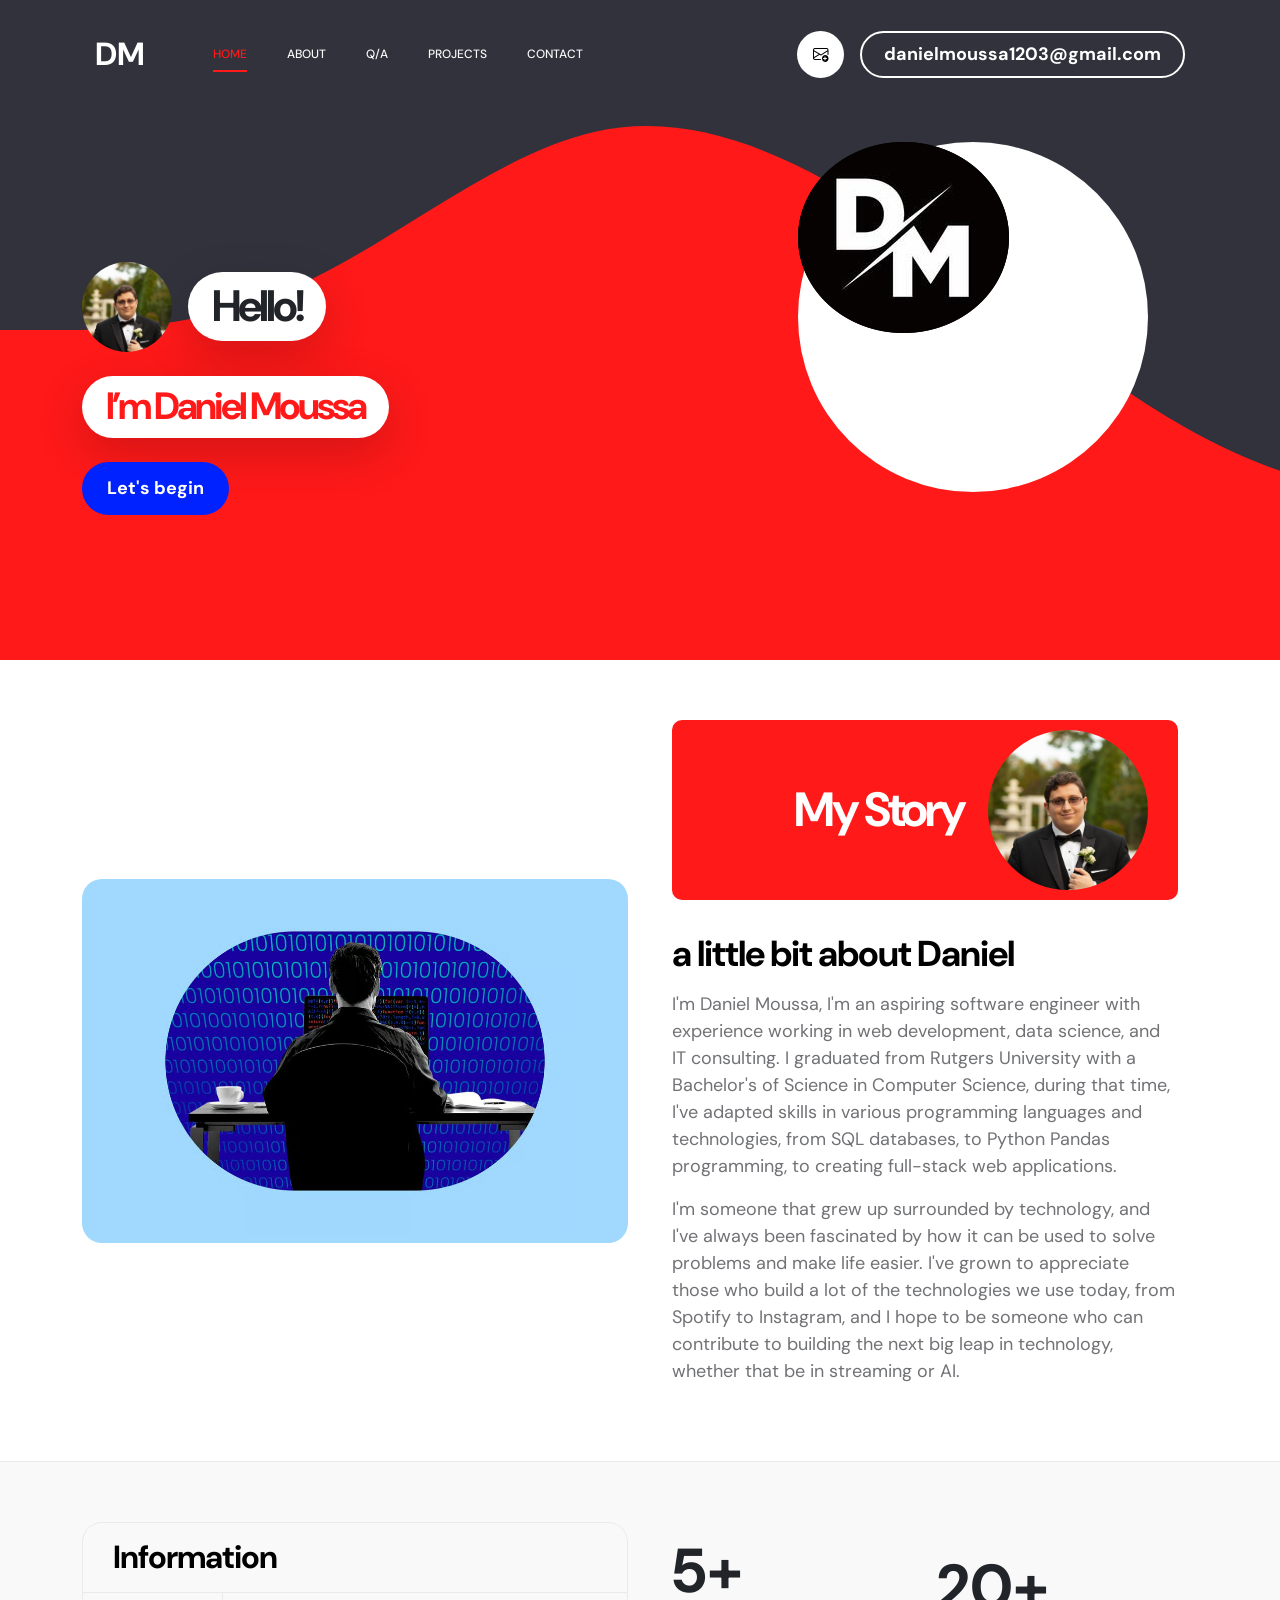
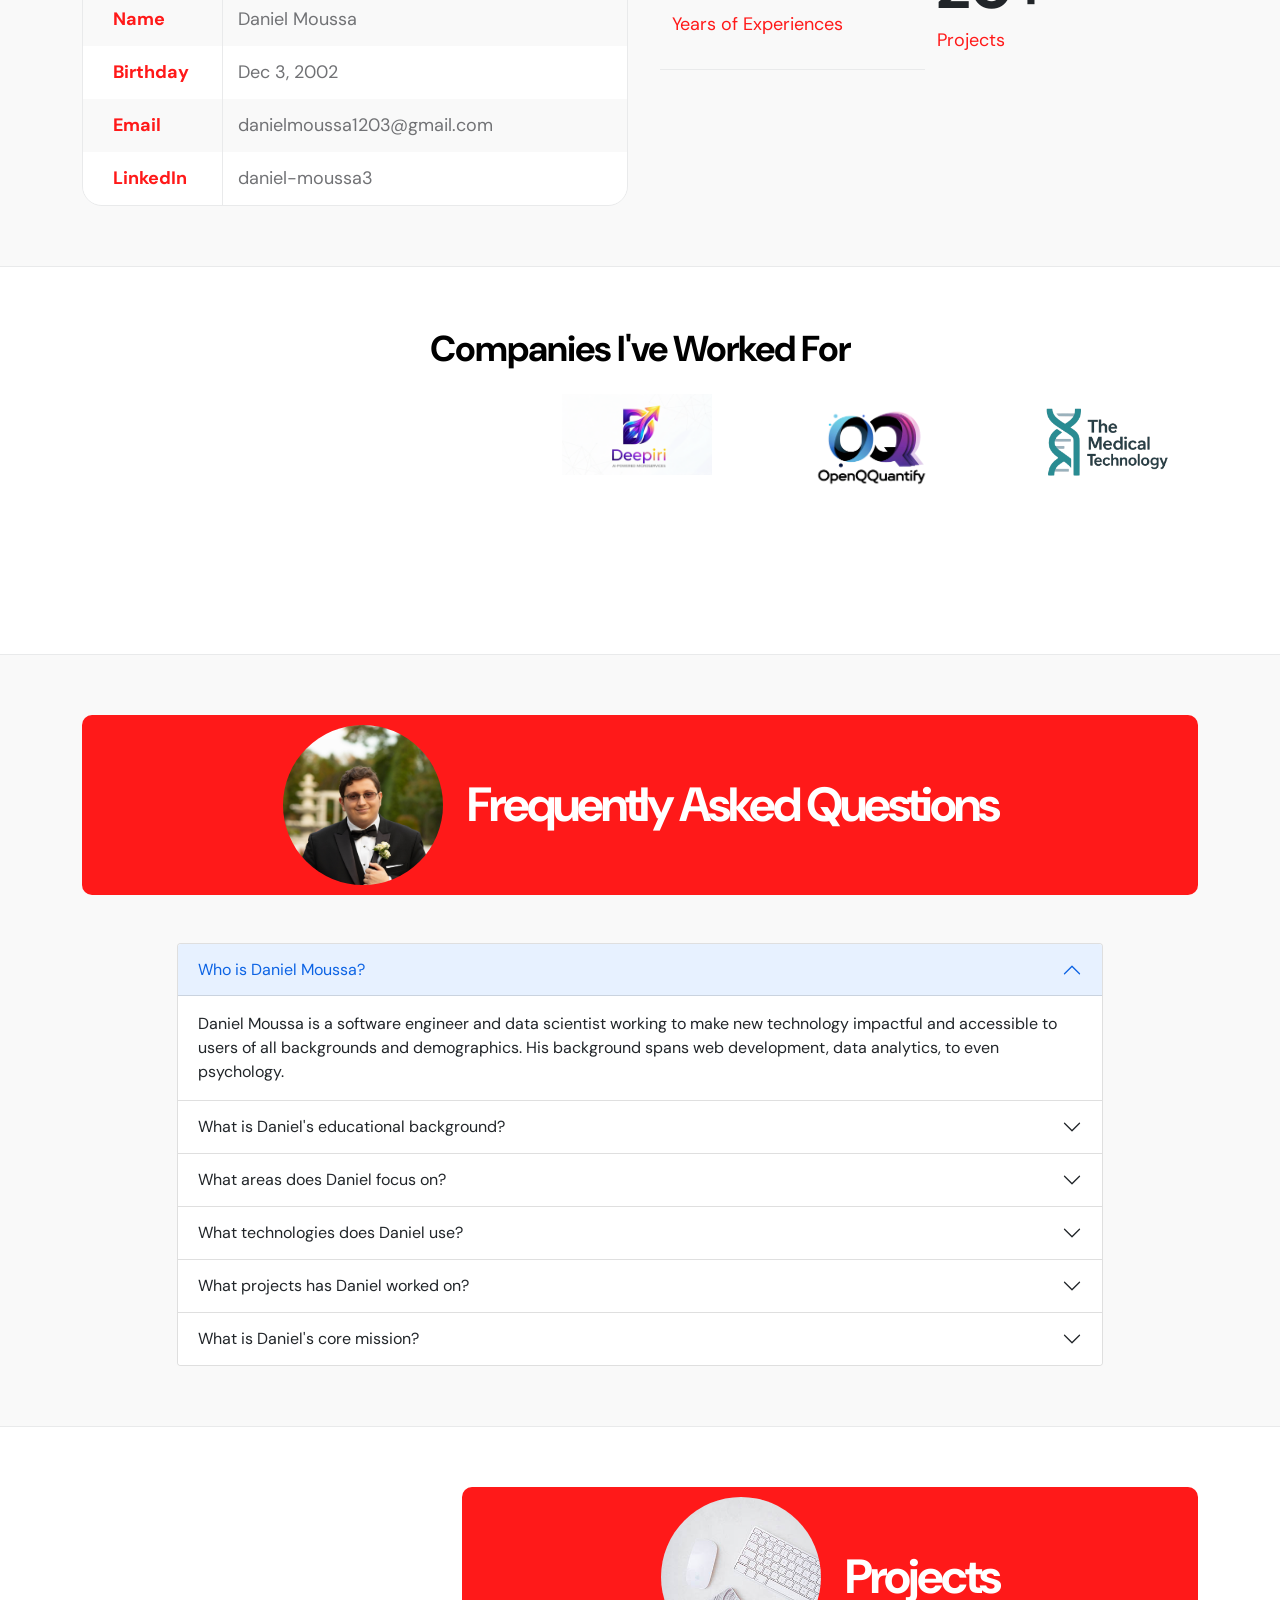
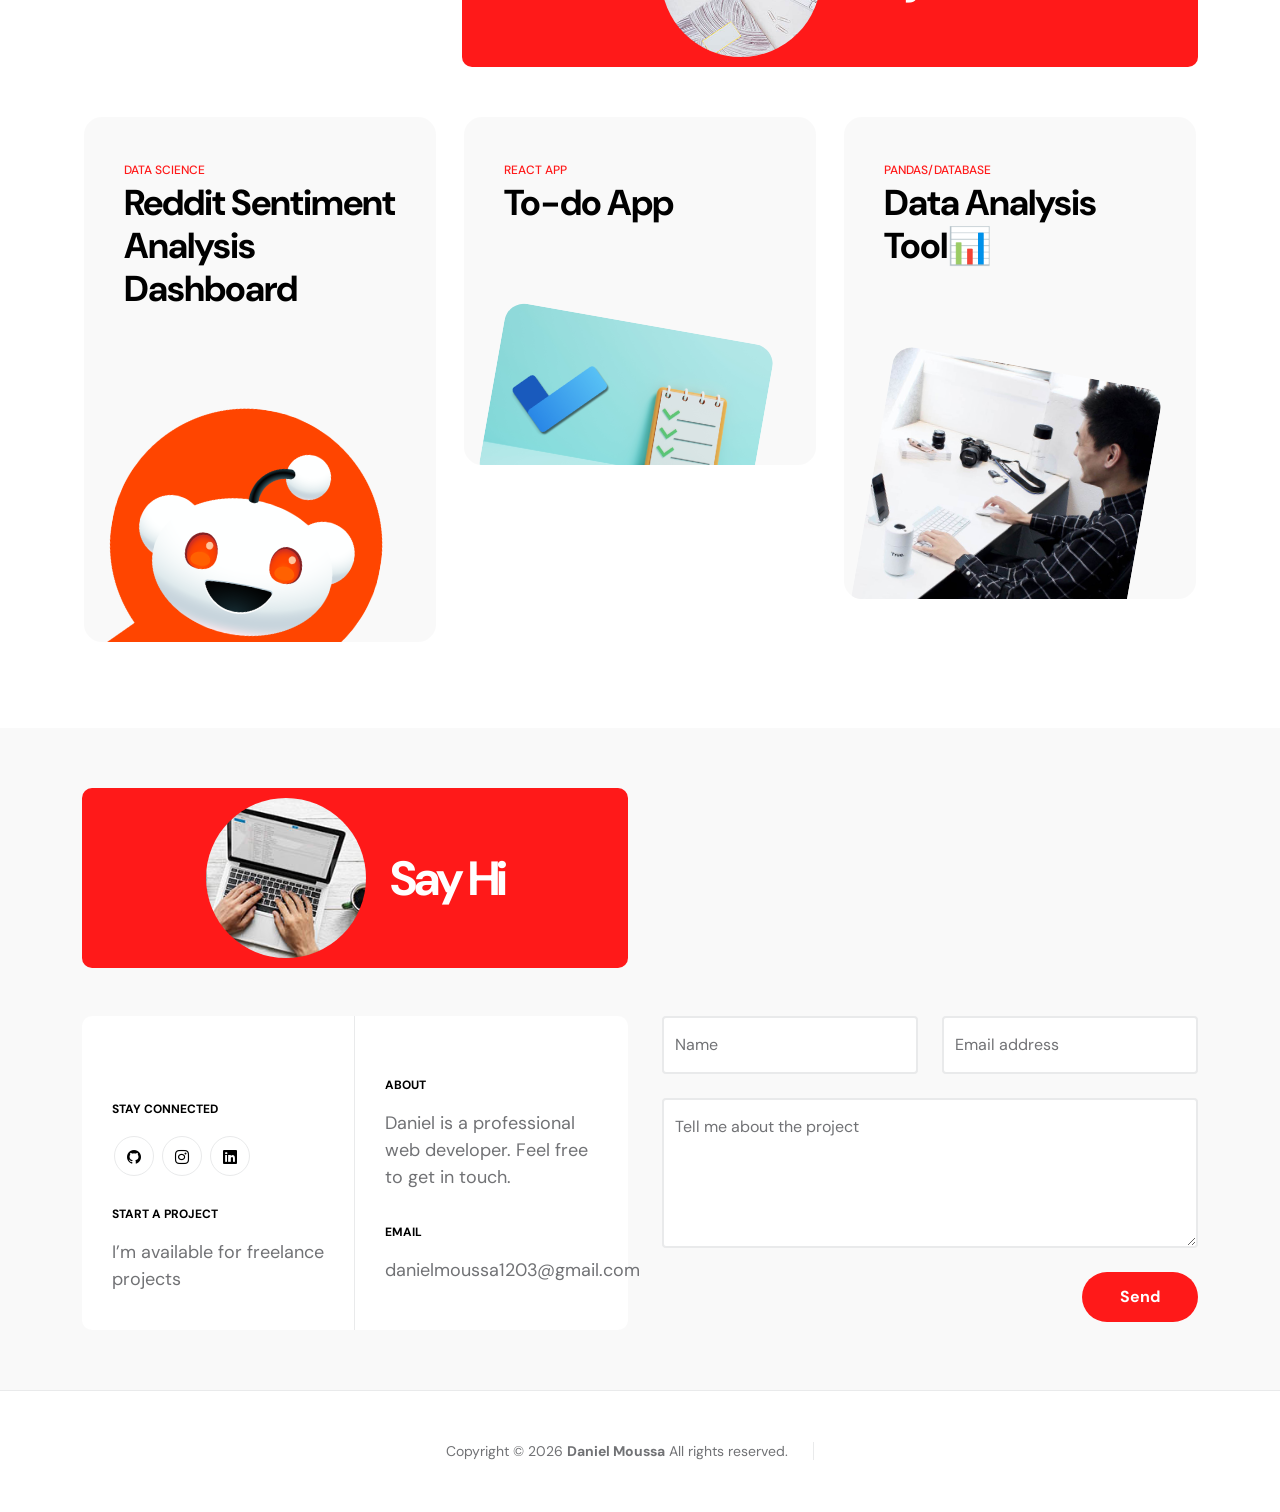
==== commit 78f4cc2e: "edited styling with companies padding and dm logo" ====
--- a/index.html
+++ b/index.html
@@ -104,8 +104,10 @@
                         </div>
 
                         <div class="col-lg-5 col-12 position-relative">
-                            <div class="hero-image-wrap"></div>
-                            <img src="/static/images/favicon.png" class="img-fluid" style="max-width: 400px;" alt="">
+                            <div class="hero-image-wrap">
+                                <img src="/static/images/favicon.png" class="img-fluid" alt="DM">
+                            </div>
+
                         </div>
 
                     </div>
@@ -212,7 +214,7 @@
                     <div class="row align-items-center">
 
                         <div class="col-lg-12 col-12">
-                            <h3 class="text-center mb-2">Companies I've Worked For</h3>
+                            <h3 class="text-center mb-4">Companies I've Worked For</h3>
                         </div>
 
                         <div class="d-flex align-items-center justify-content-center gap-5">
--- a/static/css/templatemo-first-portfolio-style.css
+++ b/static/css/templatemo-first-portfolio-style.css
@@ -135,8 +135,8 @@
 }
 
 .section-padding {
-  padding-top: 120px;
-  padding-bottom: 120px;
+  padding-top: 60px;
+  padding-bottom: 60px;
 }
 
 b,
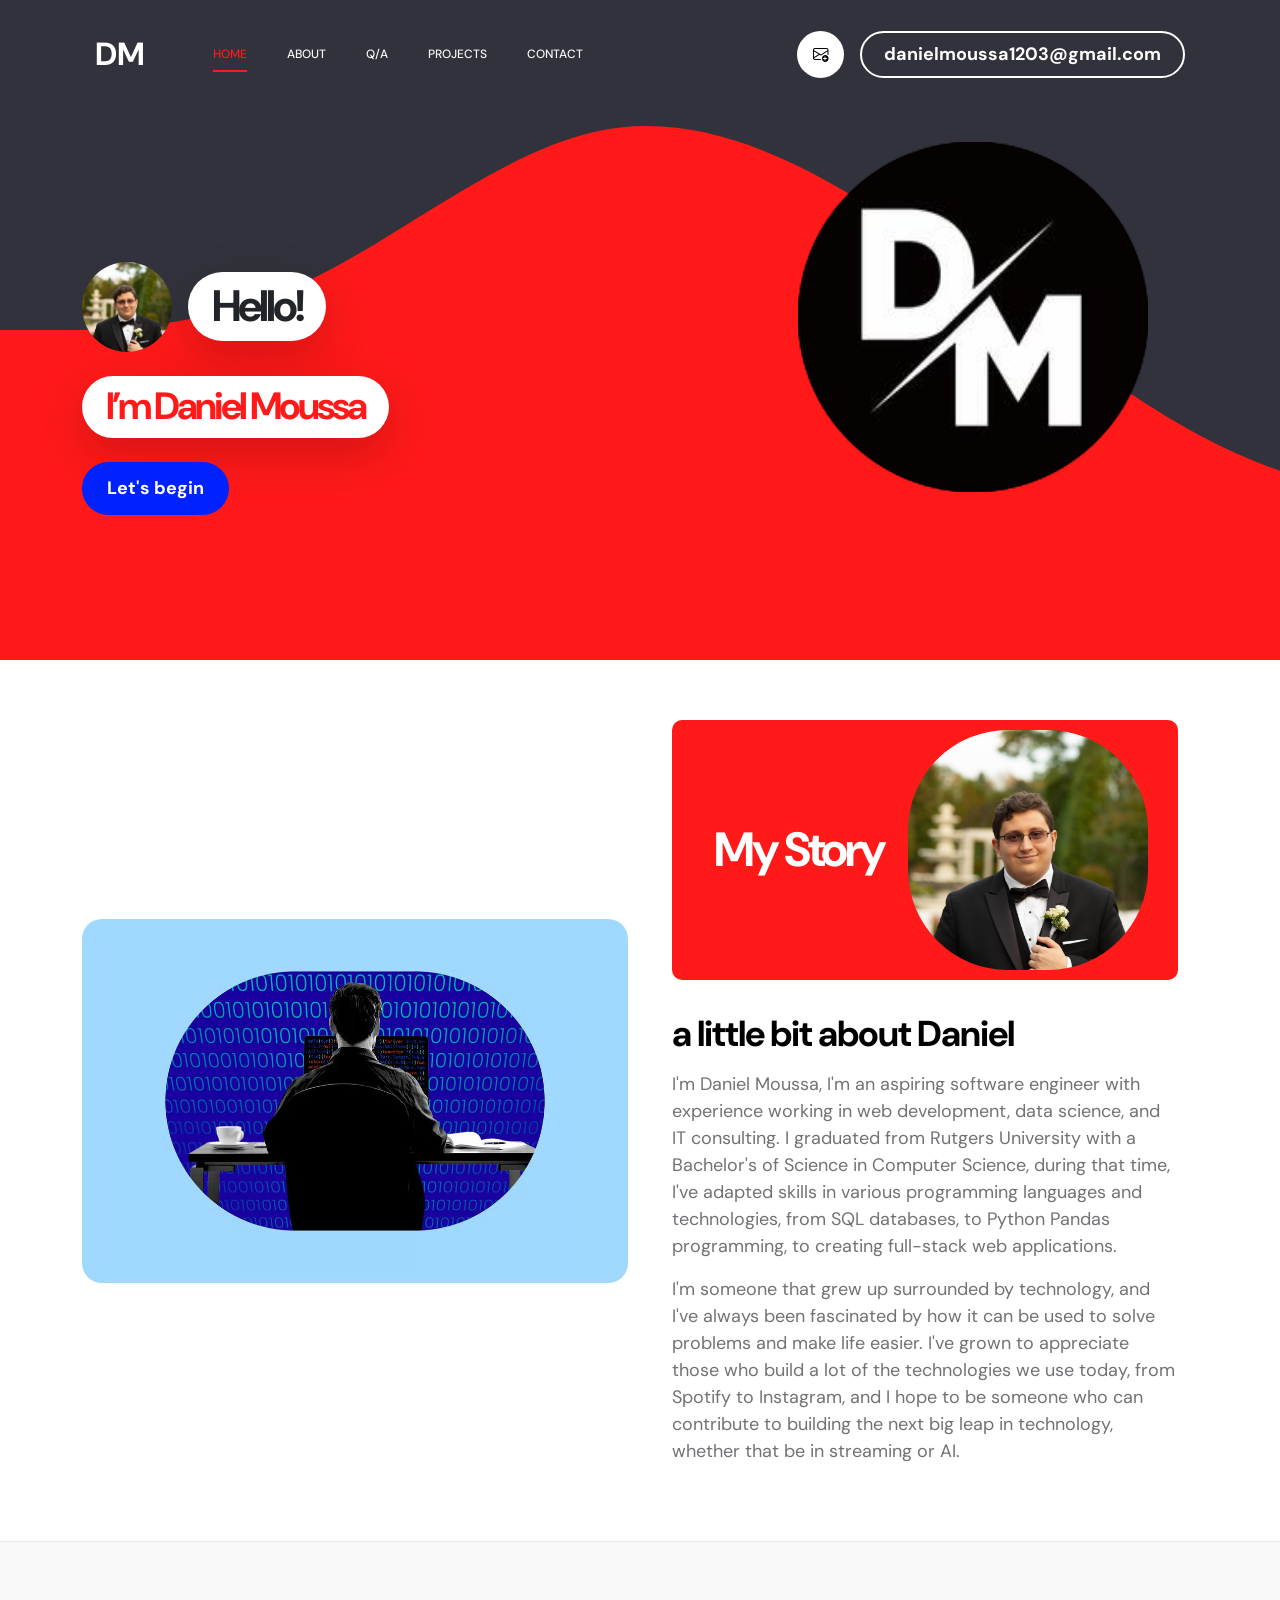
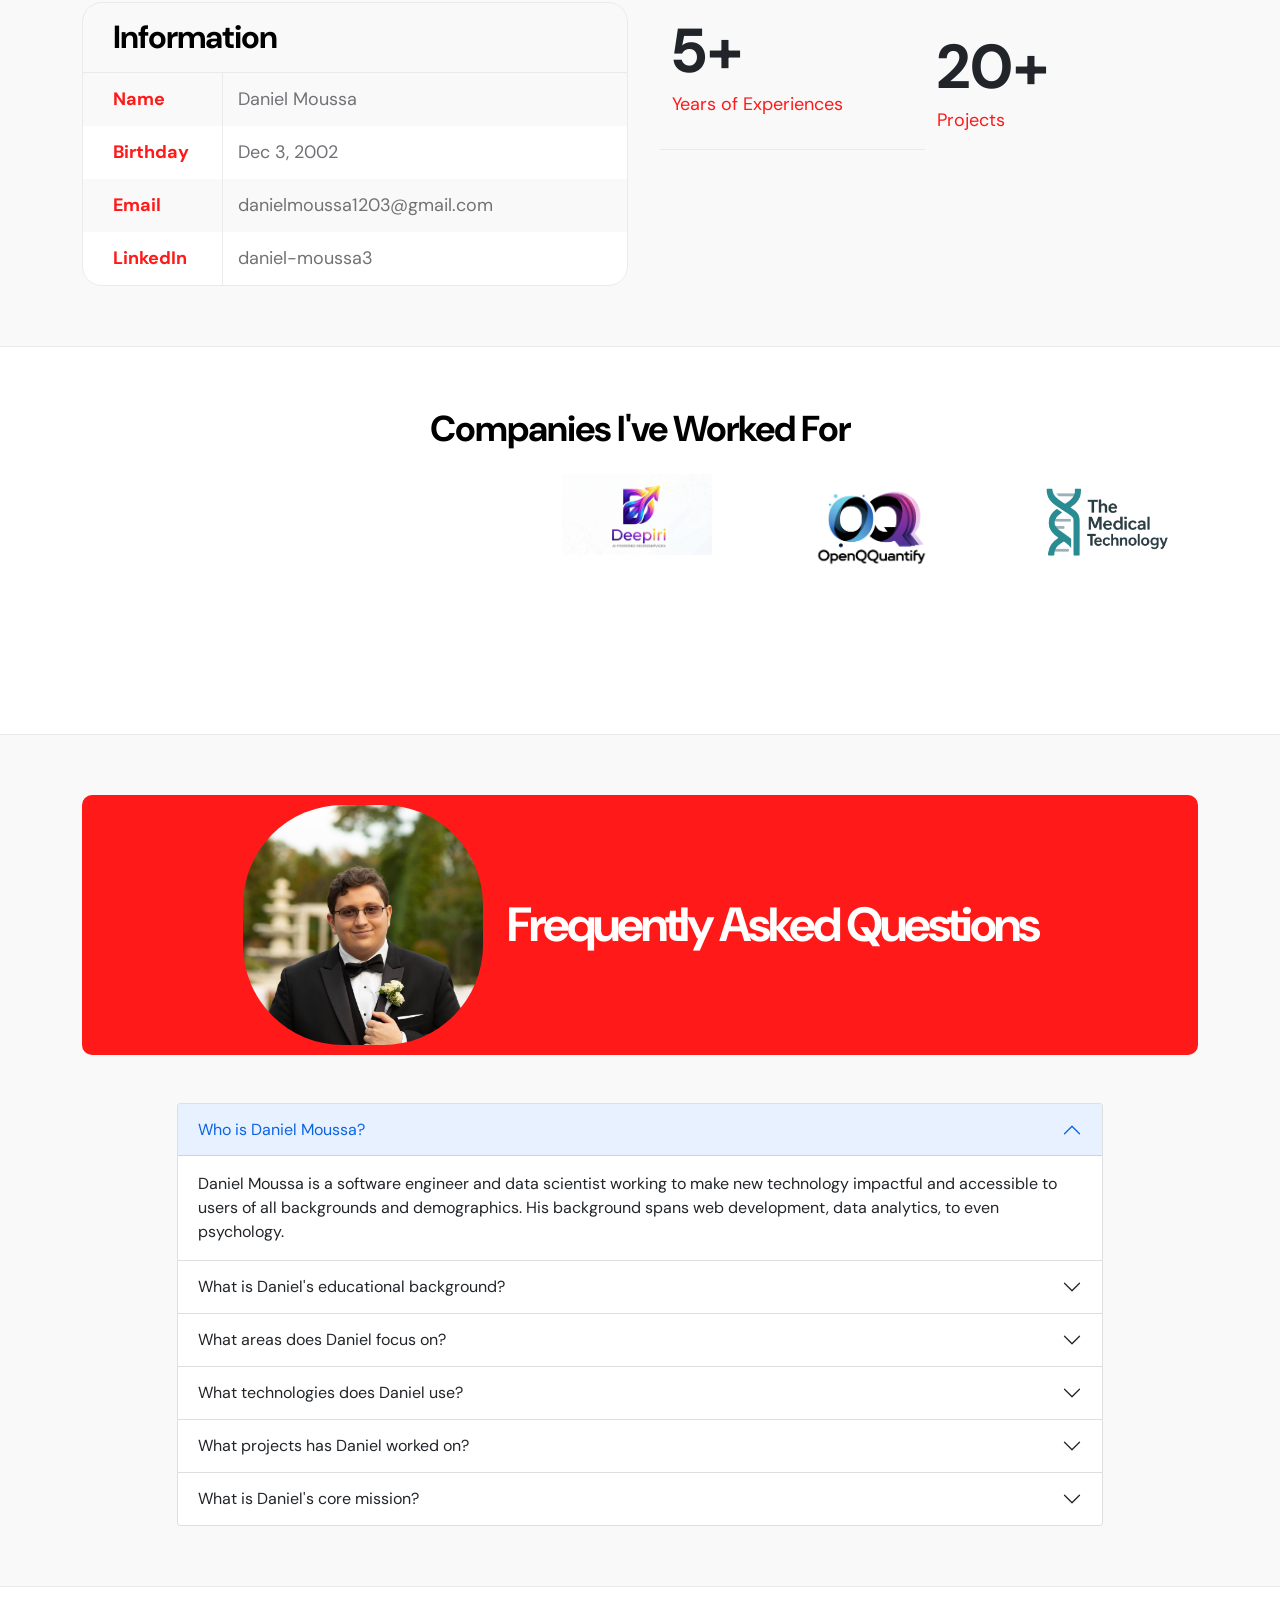
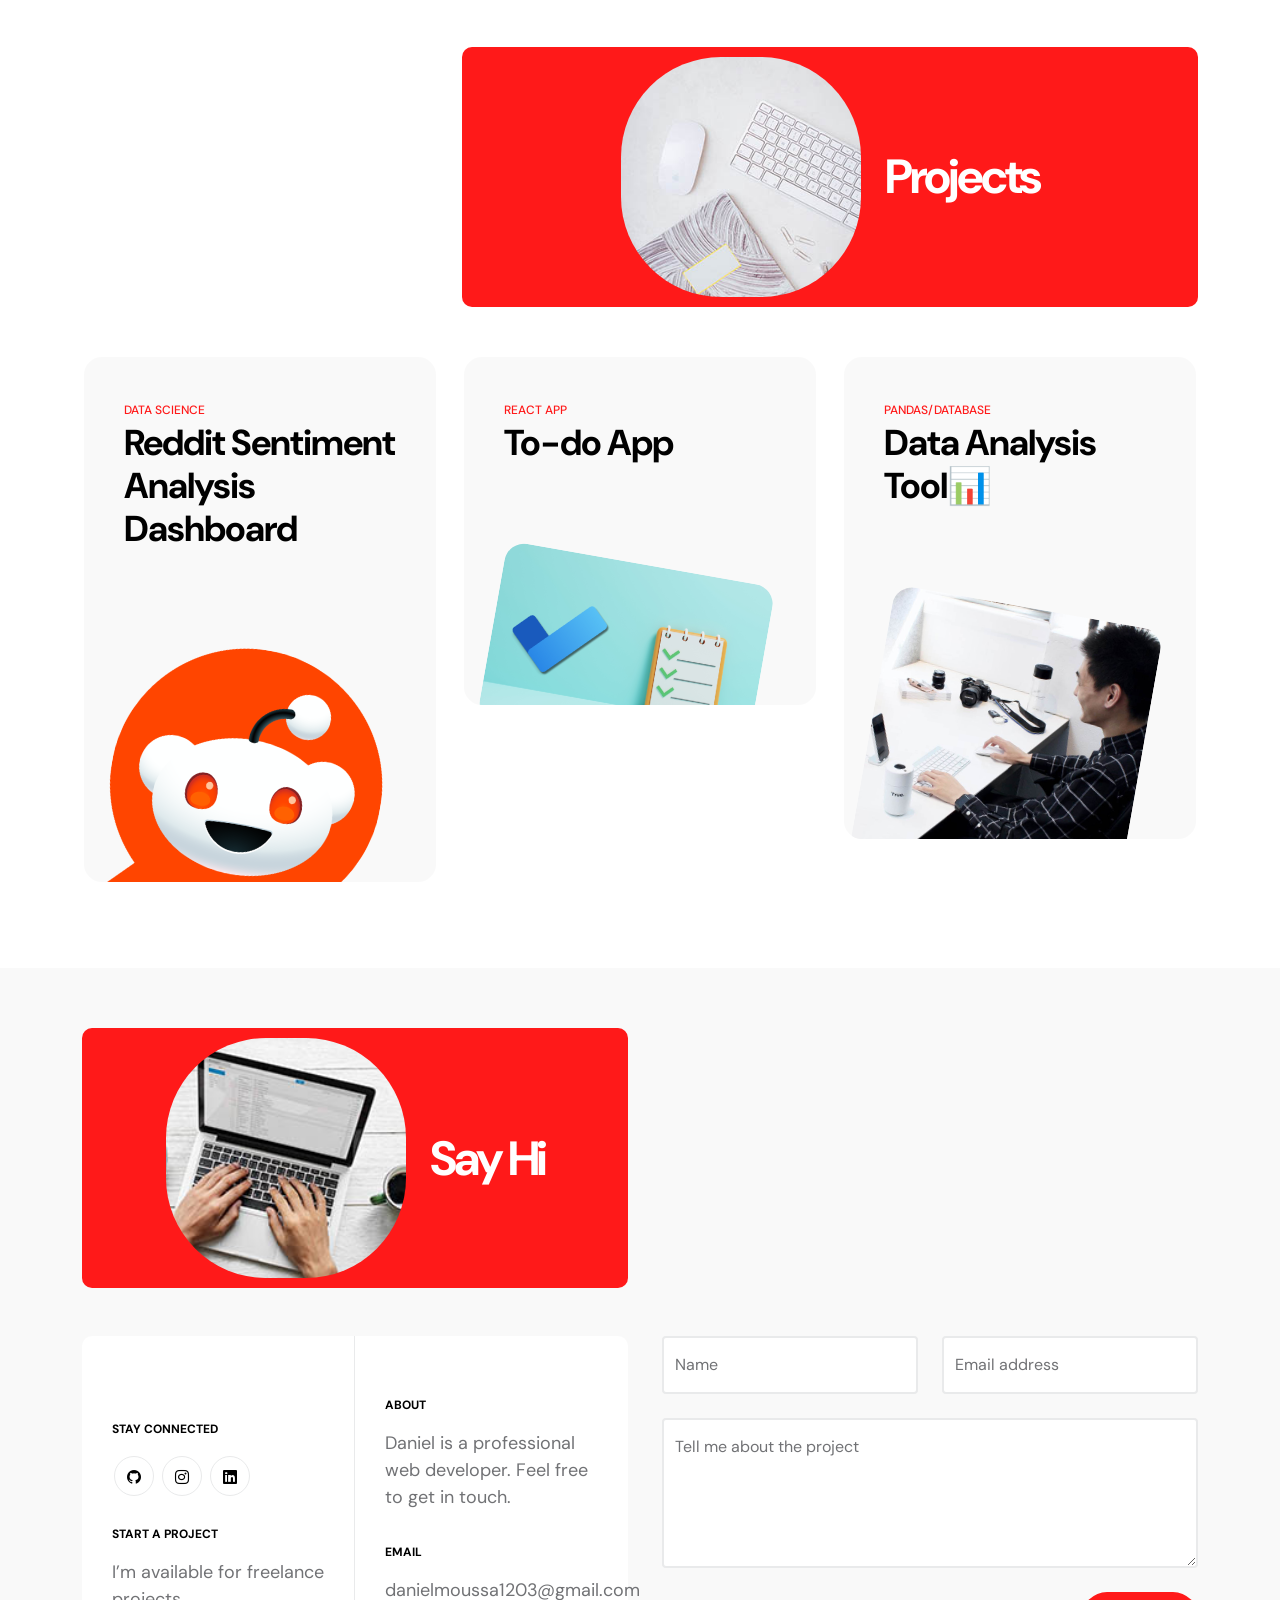
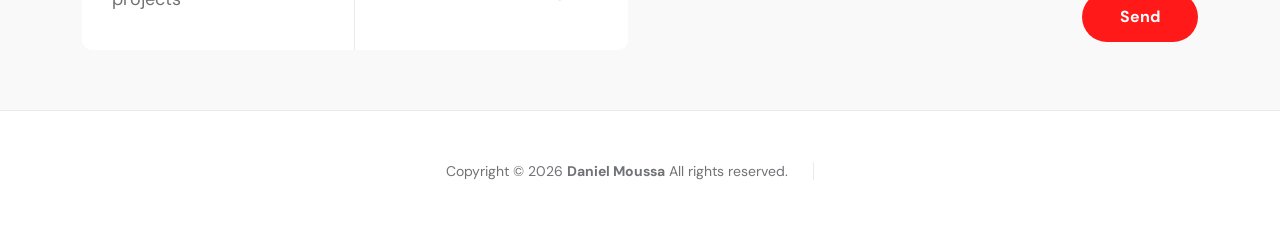
==== commit 4ddda6c1: "edited styles on logo" ====
--- a/index.html
+++ b/index.html
@@ -105,7 +105,7 @@
 
                         <div class="col-lg-5 col-12 position-relative">
                             <div class="hero-image-wrap">
-                                <img src="/static/images/favicon.png" class="img-fluid" alt="DM">
+                                <img src="/static/images/favicon.png" class="img-fluid" style="min-width: 350px; min-height: 350px; max-width: 350px; max-height: 350px;" alt="DM">
                             </div>
 
                         </div>
--- a/static/css/templatemo-first-portfolio-style.css
+++ b/static/css/templatemo-first-portfolio-style.css
@@ -156,8 +156,8 @@
 -----------------------------------------*/
 .avatar-image {
   border-radius: var(--border-radius-large);
-  width: 160px;
-  height: 160px;
+  width: 240px;
+  height: 240px;
   object-fit: cover;
 }
 
@@ -505,7 +505,7 @@
 }
 
 .hero-image-wrap {
-  background: var(--white-color);
+  background: var(--dark-color);
   border-radius: 100%;
   width: 350px;
   height: 350px;
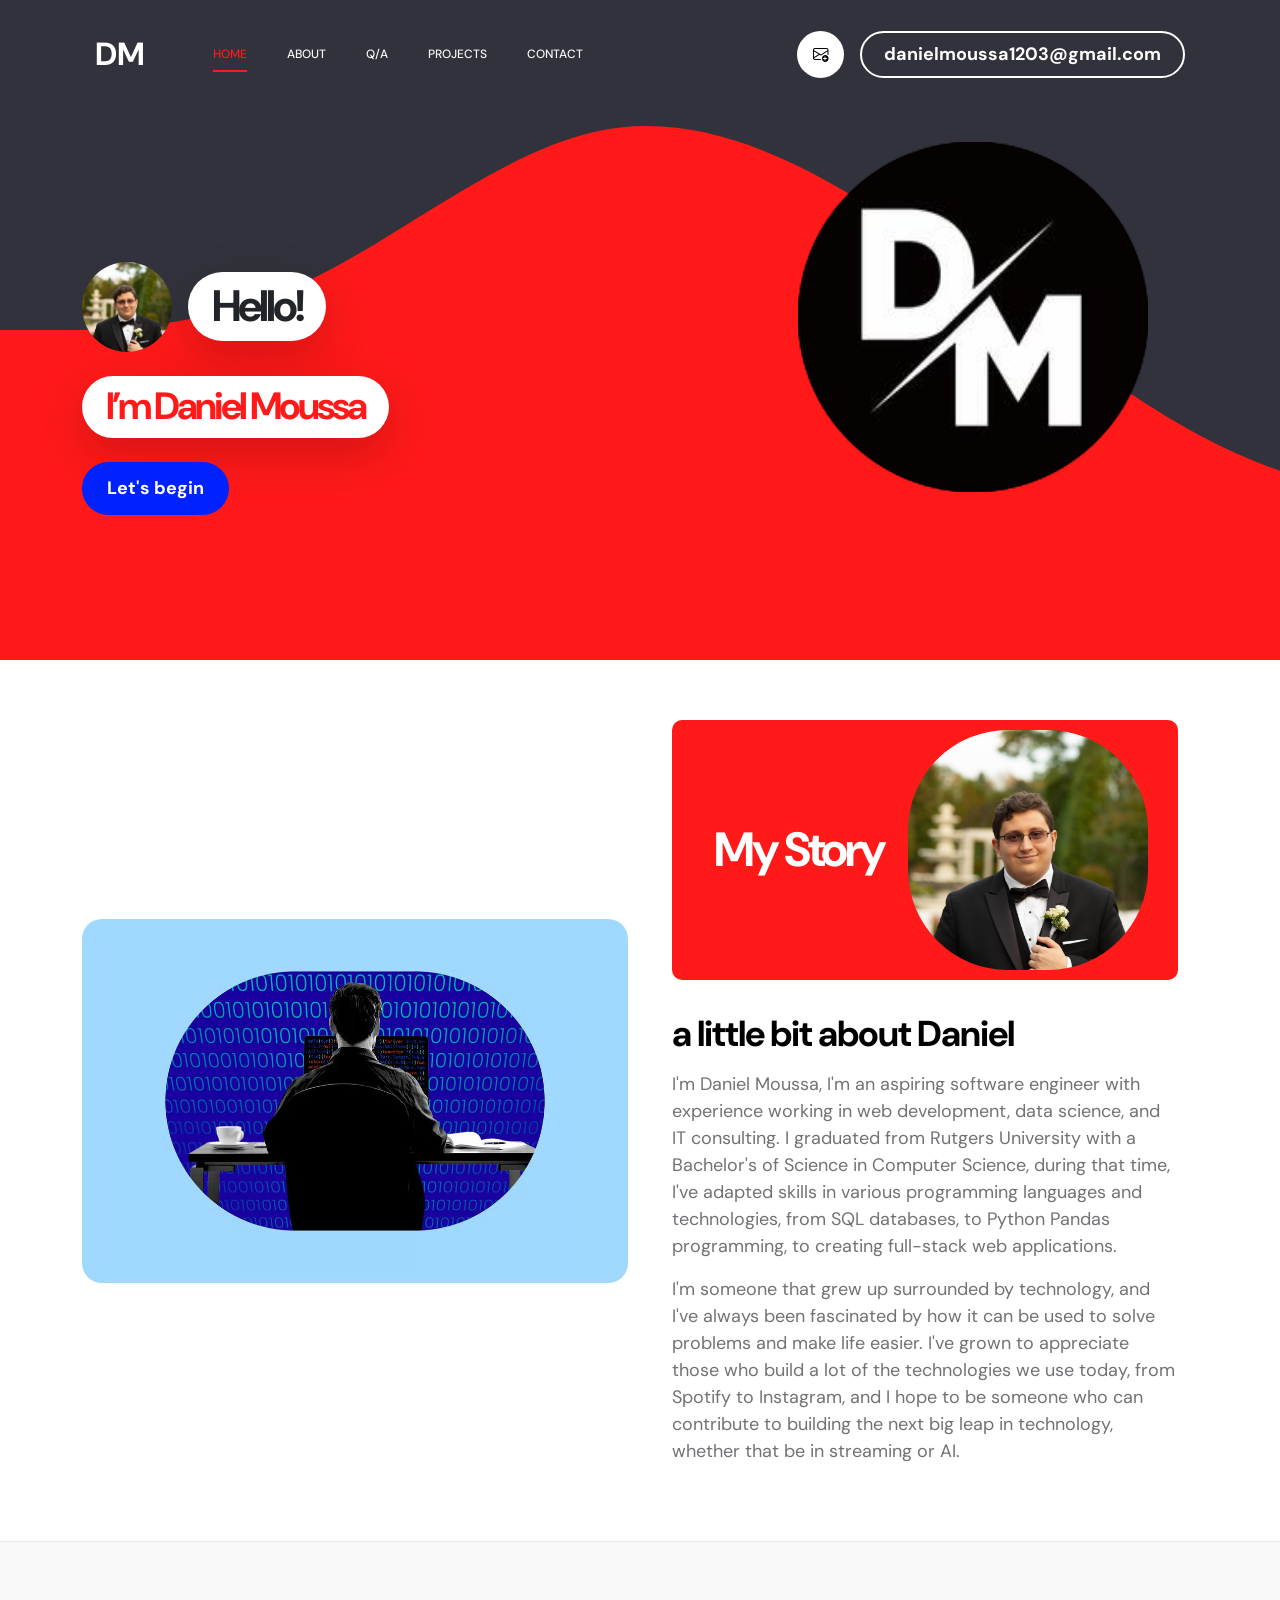
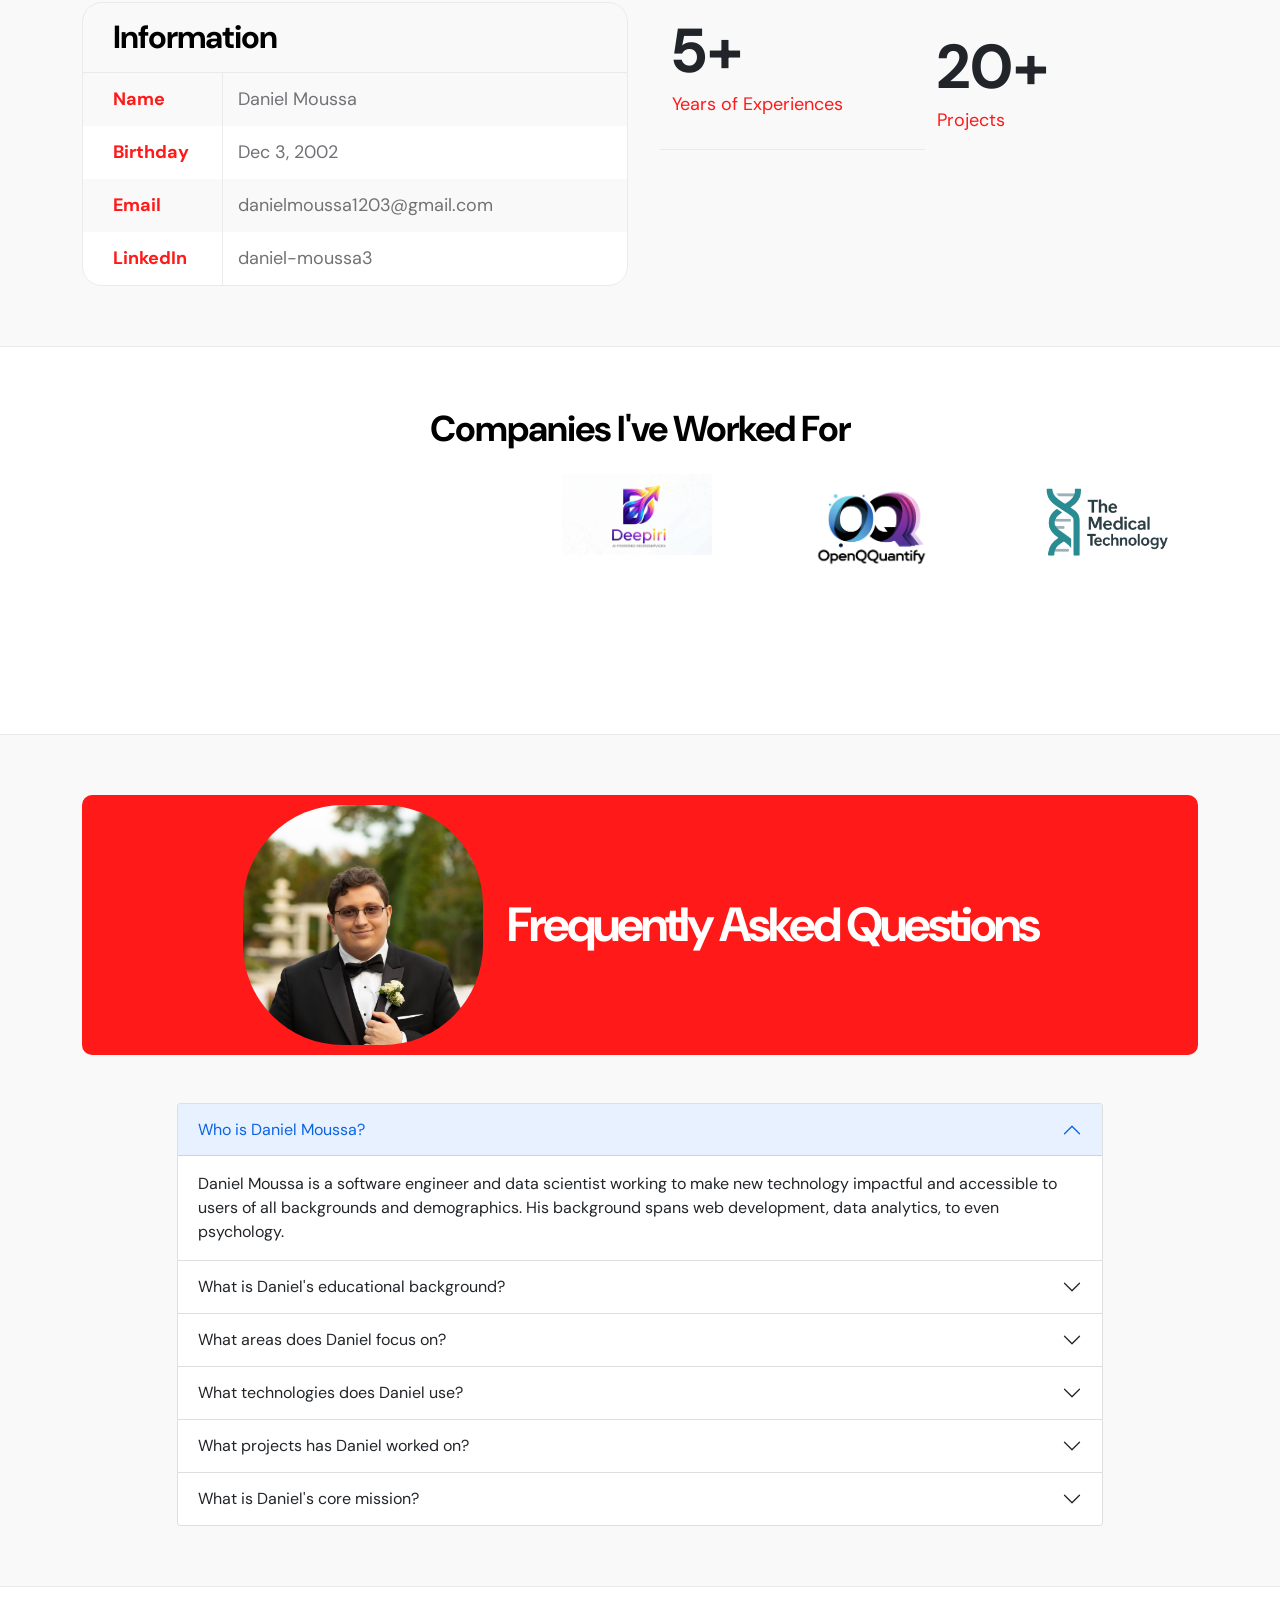
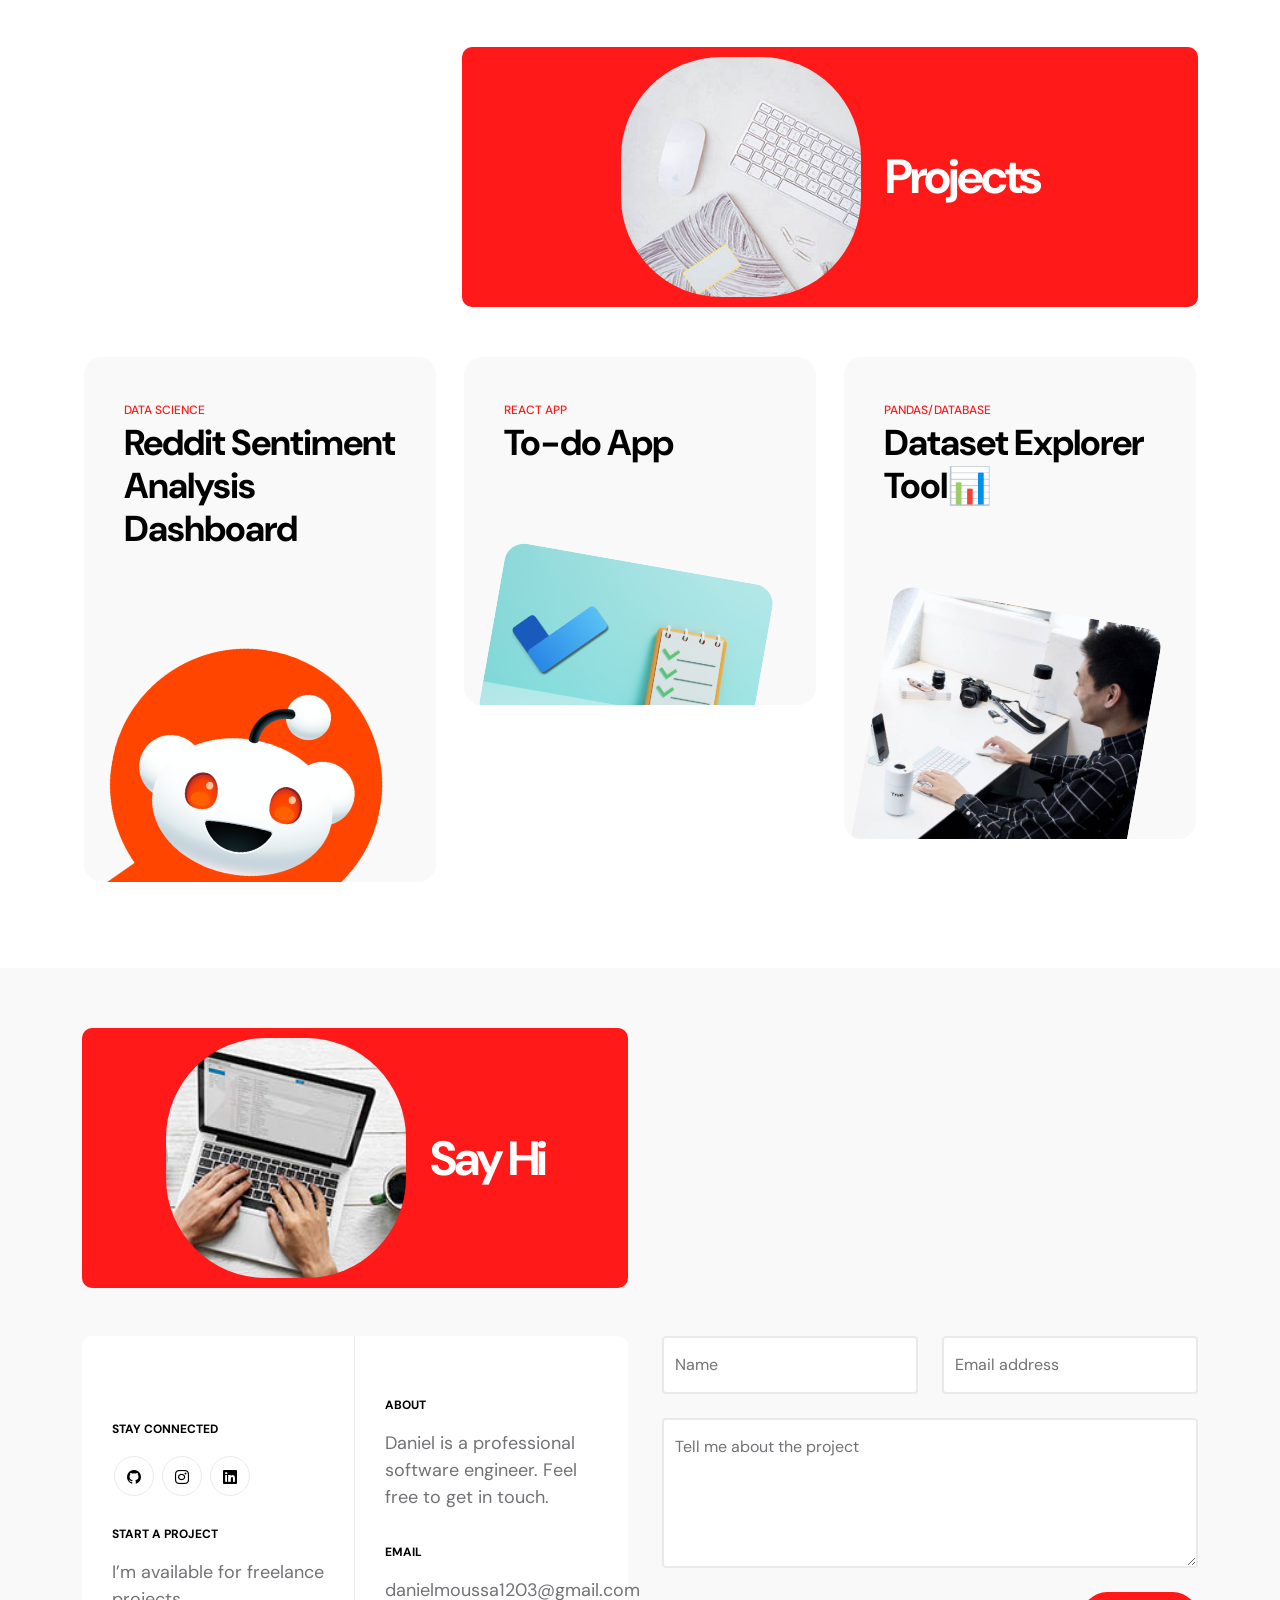
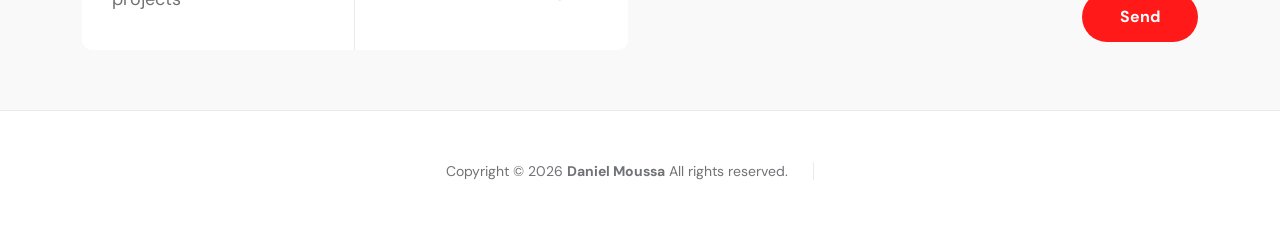
==== commit 356aced5: "adjusted language throughout page" ====
--- a/index.html
+++ b/index.html
@@ -388,7 +388,7 @@
                                 <div class="projects-info">
                                     <small class="projects-tag">Pandas/Database</small>
 
-                                    <h3 class="projects-title">Data Analysis Tool📊</h3>
+                                    <h3 class="projects-title">Dataset Explorer Tool📊</h3>
                                 </div>
 
                                 <a href="https://github.com/dmoussa3/explorer">
@@ -439,7 +439,7 @@
                                     <strong class="site-footer-title d-block mb-3">About</strong>
 
                                     <p class="mb-2">
-                                        Daniel is a professional web developer. Feel free to get in touch.
+                                        Daniel is a professional software engineer. Feel free to get in touch.
                                     </p>
 
                                     <strong class="site-footer-title d-block mt-4 mb-3">Email</strong>
@@ -473,7 +473,7 @@
 
                                         <div class="col-lg-12 col-12">
                                             <div class="form-floating">
-                                                <textarea class="form-control" id="message" name="message" placeholder="Tell me about the project"></textarea>
+                                                <textarea class="form-control" id="message" name="message" placeholder="Tell me about the project/position"></textarea>
                                                 
                                                 <label for="floatingTextarea">Tell me about the project</label>
                                             </div>
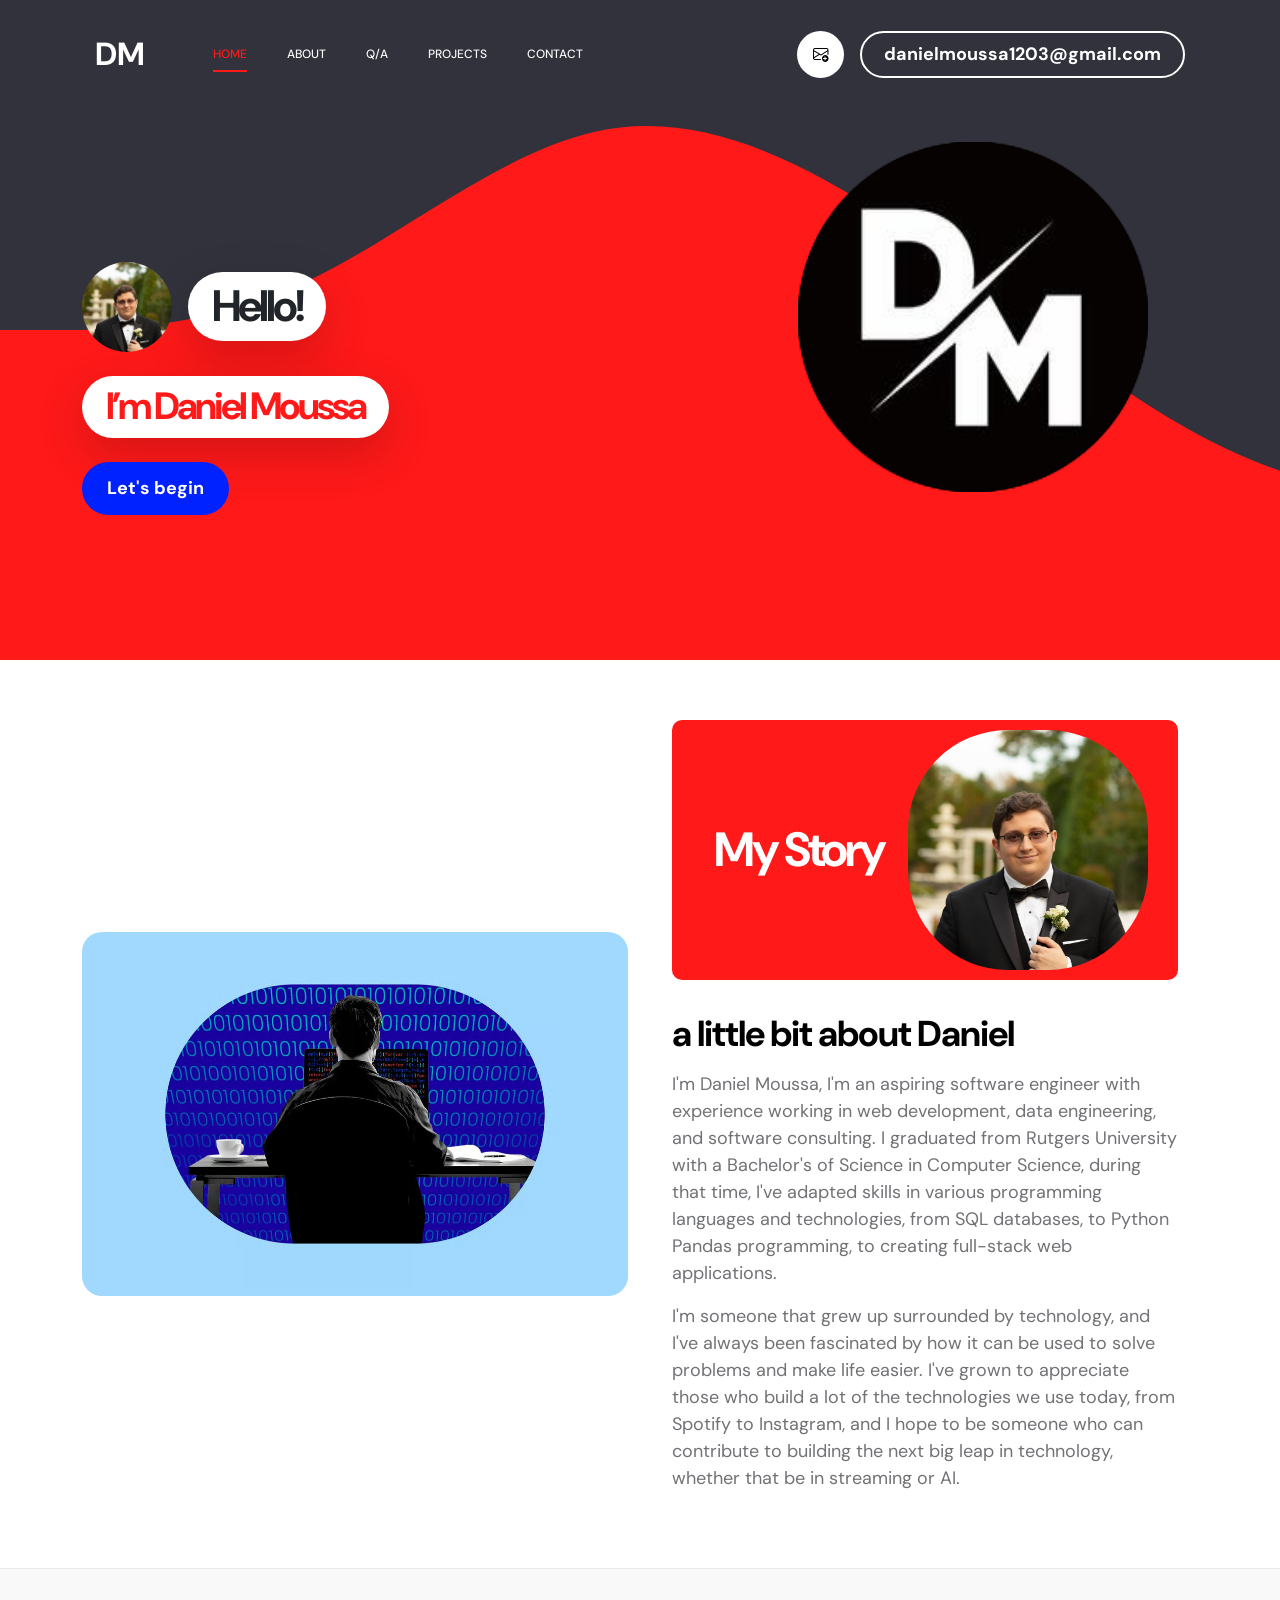
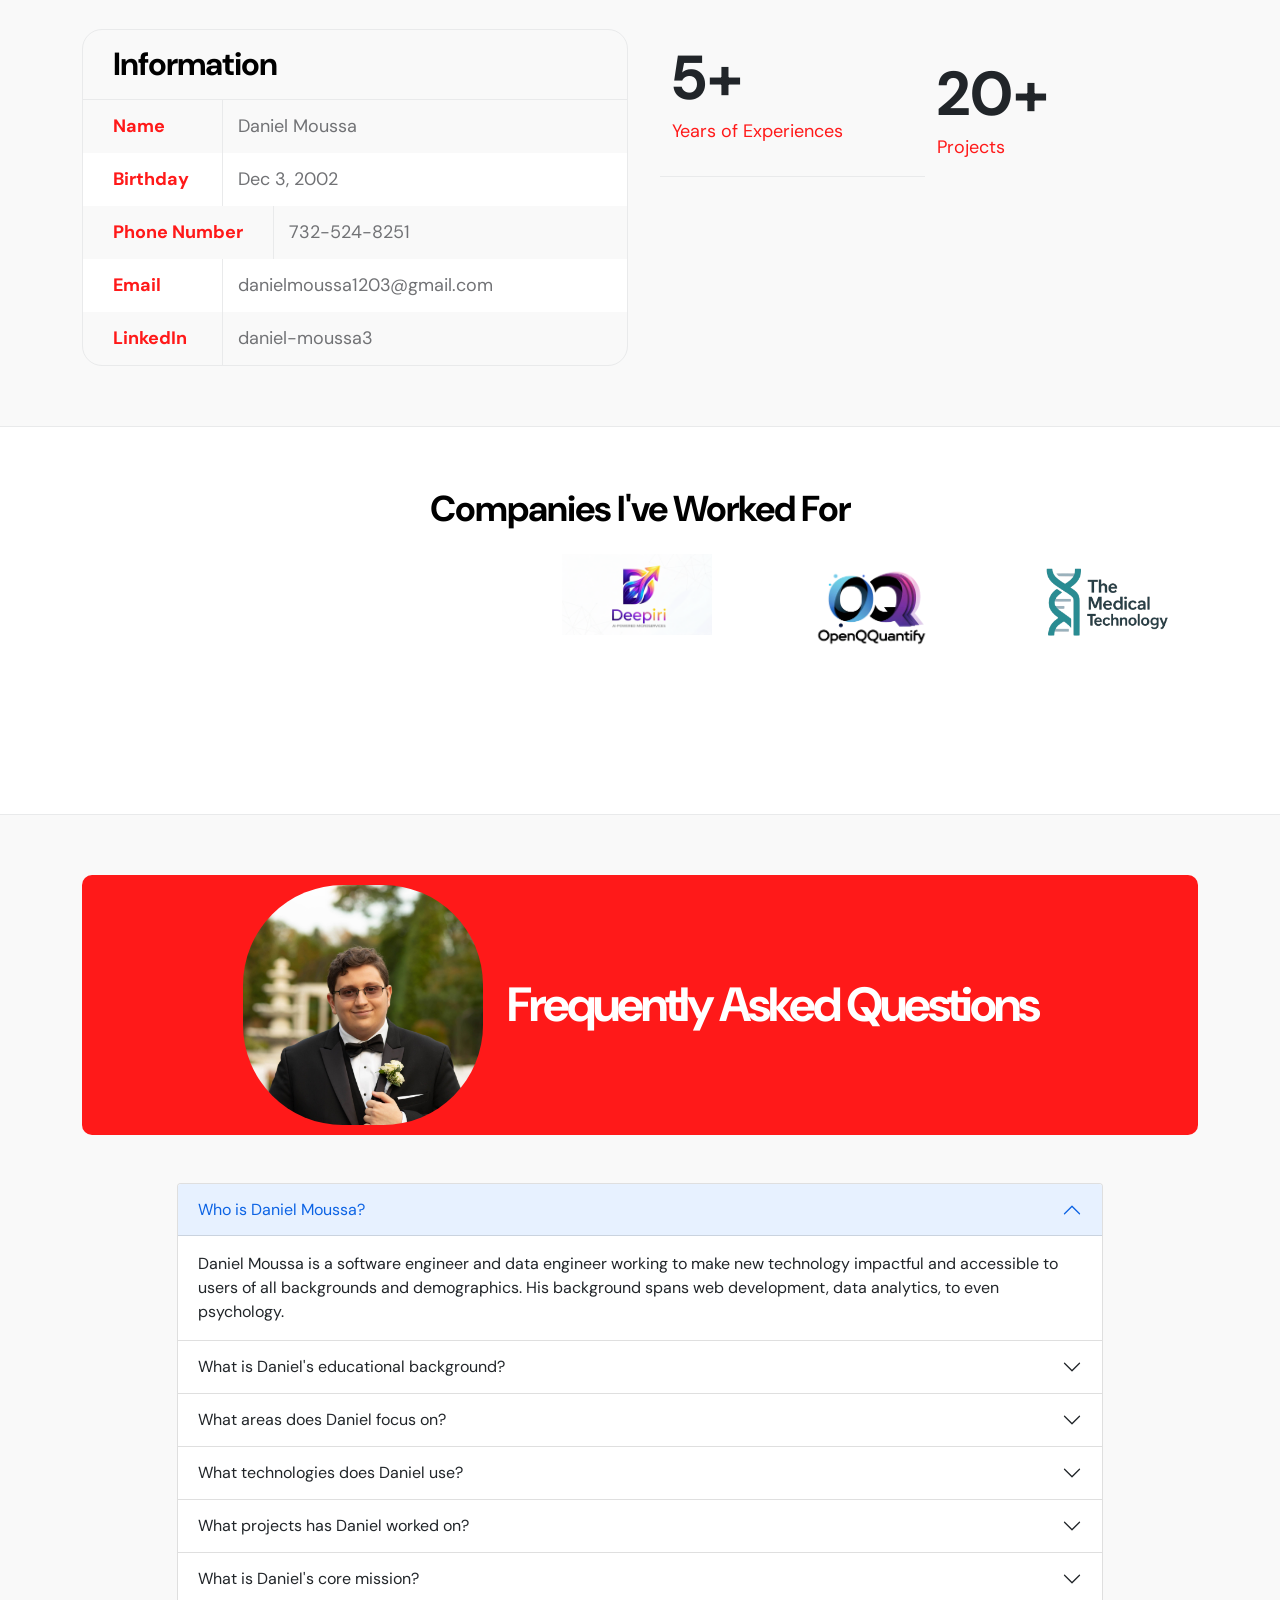
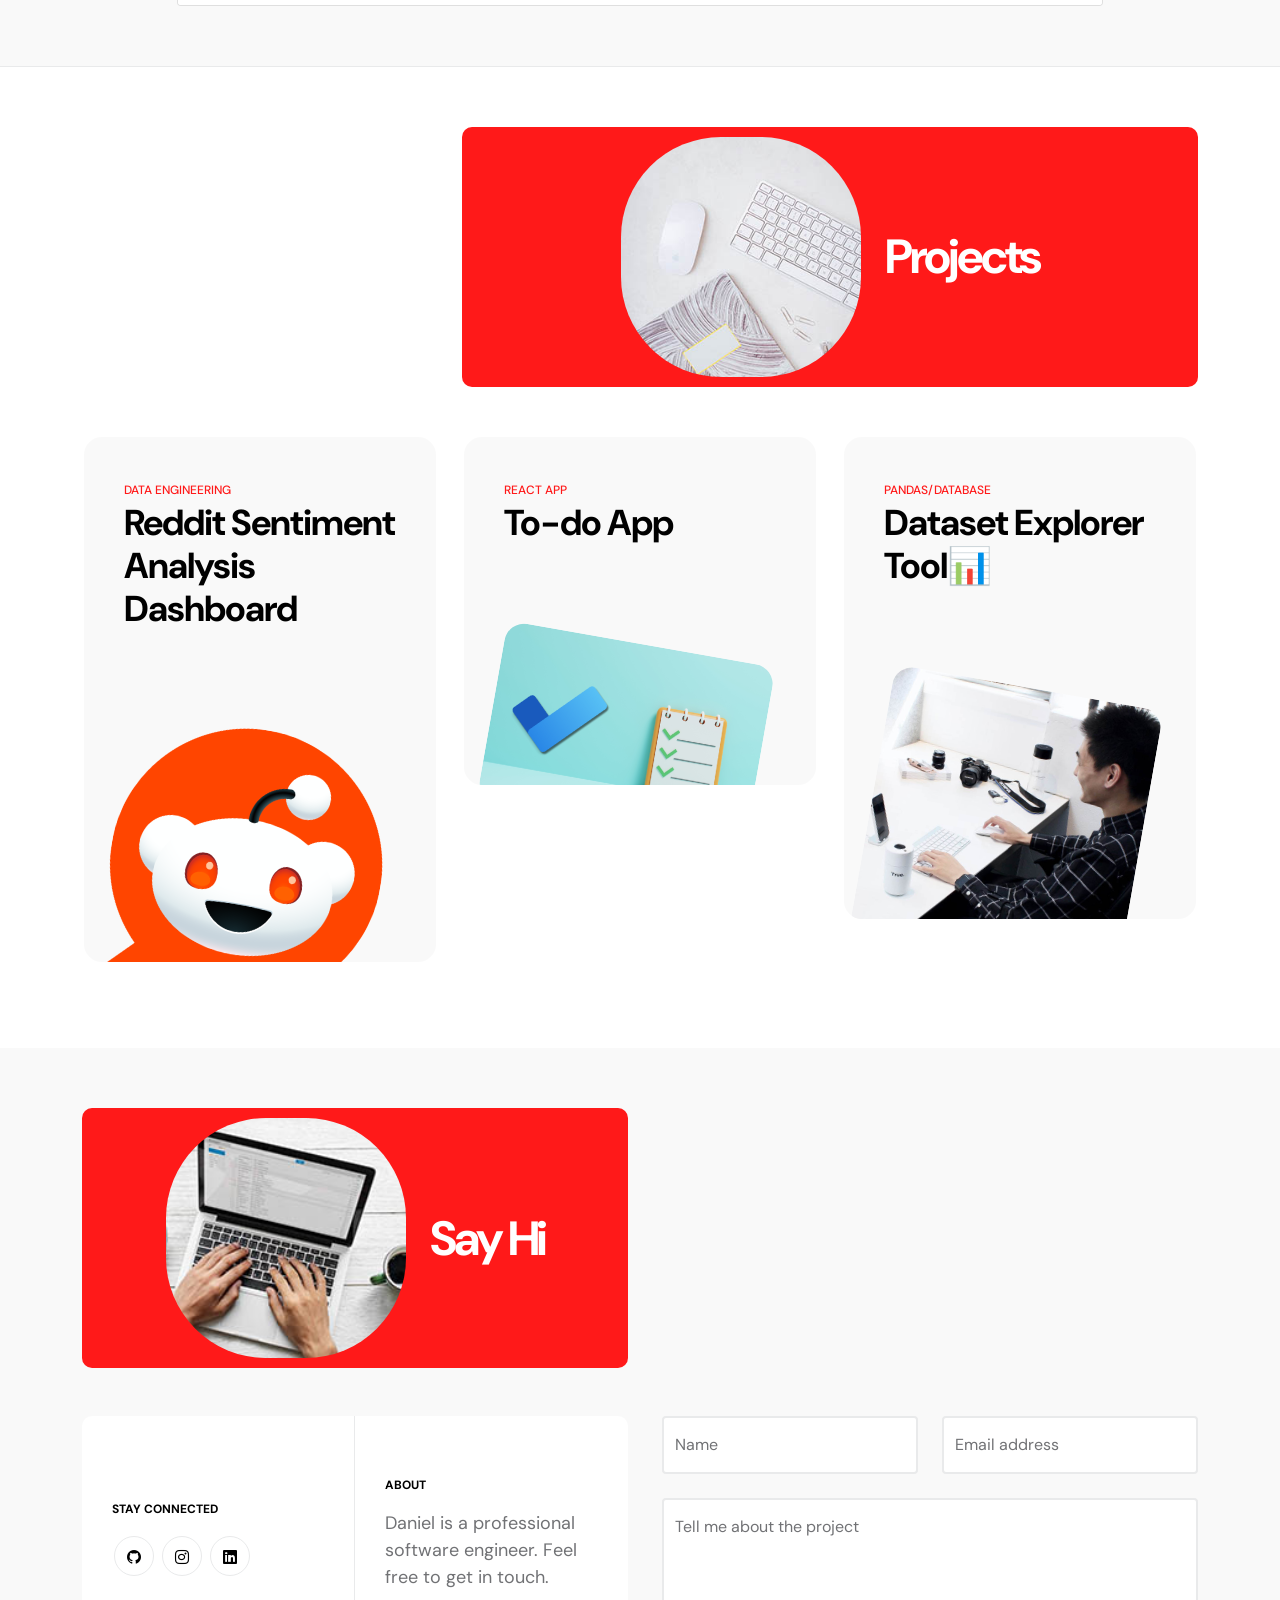
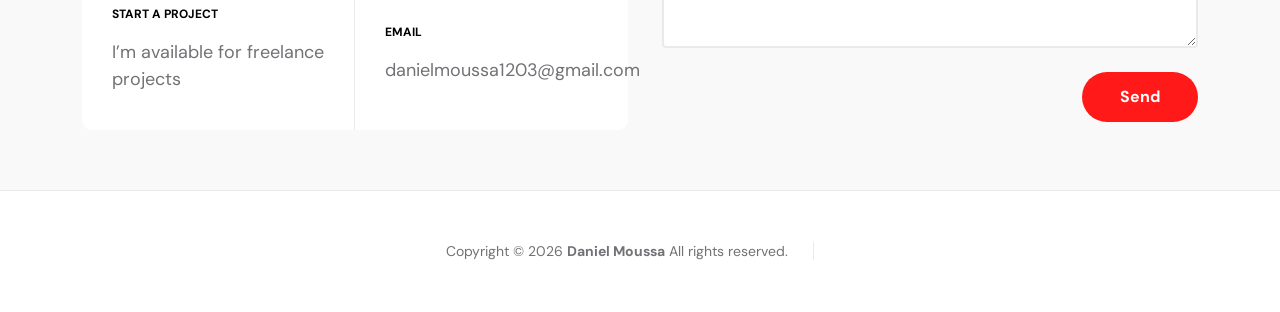
==== commit 18b539cf: "added deepiri link and phone number, removed "data science/scientist"" ====
--- a/index.html
+++ b/index.html
@@ -137,7 +137,7 @@
                                 <h3 class="pt-2 mb-3">a little bit about Daniel</h3>
 
                                 <p>
-                                    I'm Daniel Moussa, I'm an aspiring software engineer with experience working in web development, data science, and IT consulting. 
+                                    I'm Daniel Moussa, I'm an aspiring software engineer with experience working in web development, data engineering, and software consulting. 
                                     I graduated from Rutgers University with a Bachelor's of Science in Computer Science, during that time, I've adapted skills in various programming languages and technologies, from SQL databases, to Python Pandas programming, to creating full-stack web applications.
                                 </p>
 
@@ -171,6 +171,11 @@
                                     <p>
                                         <span class="profile-small-title">Birthday</span> 
                                         <span>Dec 3, 2002</span>
+                                    </p>
+
+                                    <p>
+                                        <span class="profile-small-title">Phone Number</span>
+                                        <span>732-524-8251</span>
                                     </p>
 
                                     <p>
@@ -220,7 +225,9 @@
                         <div class="d-flex align-items-center justify-content-center gap-5">
 
                             <div class="col-lg-2 col-4 ms-auto clients-item-height">
-                                <img src="/static/images/clients/deepiri_logo.webp" class="clients-image img-fluid" alt="Deepiri">
+                                <a href="https://deepiri.com" target="_blank" rel="noopener noreferrer">
+                                    <img src="/static/images/clients/deepiri_logo.webp" class="clients-image img-fluid" alt="Deepiri">
+                                </a>
                             </div>
 
                             <div class="col-lg-2 col-4 clients-item-height">
@@ -260,7 +267,7 @@
                                     </h2>
                                     <div id="collapseOne" class="accordion-collapse collapse show" aria-labelledby="headingOne" data-bs-parent="#accordionFAQ">
                                         <div class="accordion-body">
-                                            Daniel Moussa is a software engineer and data scientist working to make new technology impactful and accessible to users of all backgrounds and demographics. His background spans web development, data analytics, to even psychology.
+                                            Daniel Moussa is a software engineer and data engineer working to make new technology impactful and accessible to users of all backgrounds and demographics. His background spans web development, data analytics, to even psychology.
                                         </div>
                                     </div>
                                 </div>
@@ -288,7 +295,7 @@
                                     </h2>
                                     <div id="collapseThree" class="accordion-collapse collapse" aria-labelledby="headingThree" data-bs-parent="#accordionFAQ">
                                         <div class="accordion-body">
-                                            Core focus areas include Machine Learning & Data Science, Web Development, Data Engineering & Analytics, and User-friendly interactive programming.
+                                            Core focus areas include Machine Learning, Web Development, Data Engineering & Analytics, and User-friendly interactive programming.
                                         </div>
                                     </div>
                                 </div>
@@ -330,7 +337,7 @@
                                     </h2>
                                     <div id="collapseSix" class="accordion-collapse collapse" aria-labelledby="headingSix" data-bs-parent="#accordionFAQ">
                                         <div class="accordion-body">
-                                            Daniel focuses on building platforms that help people get the most out of today's technology, such as through looking at modern day data in new ways, and better build up to the future of technology. With a background in IT consulting, web development, and data science, Daniel aims to bridge the gap between complex technology and user-friendly applications.
+                                            Daniel focuses on building platforms that help people get the most out of today's technology, such as through looking at modern day data in new ways, and better build up to the future of technology. With a background in Software/Systems consulting, web development, and data engineering, Daniel aims to bridge the gap between complex technology and user-friendly applications.
                                         </div>
                                     </div>
                                 </div>
@@ -358,7 +365,7 @@
                         <div class="col-lg-4 col-md-6 col-12">
                             <div class="projects-thumb">
                                 <div class="projects-info">
-                                    <small class="projects-tag">Data Science</small>
+                                    <small class="projects-tag">Data Engineering</small>
 
                                     <h3 class="projects-title">Reddit Sentiment Analysis Dashboard</h3>
                                 </div>
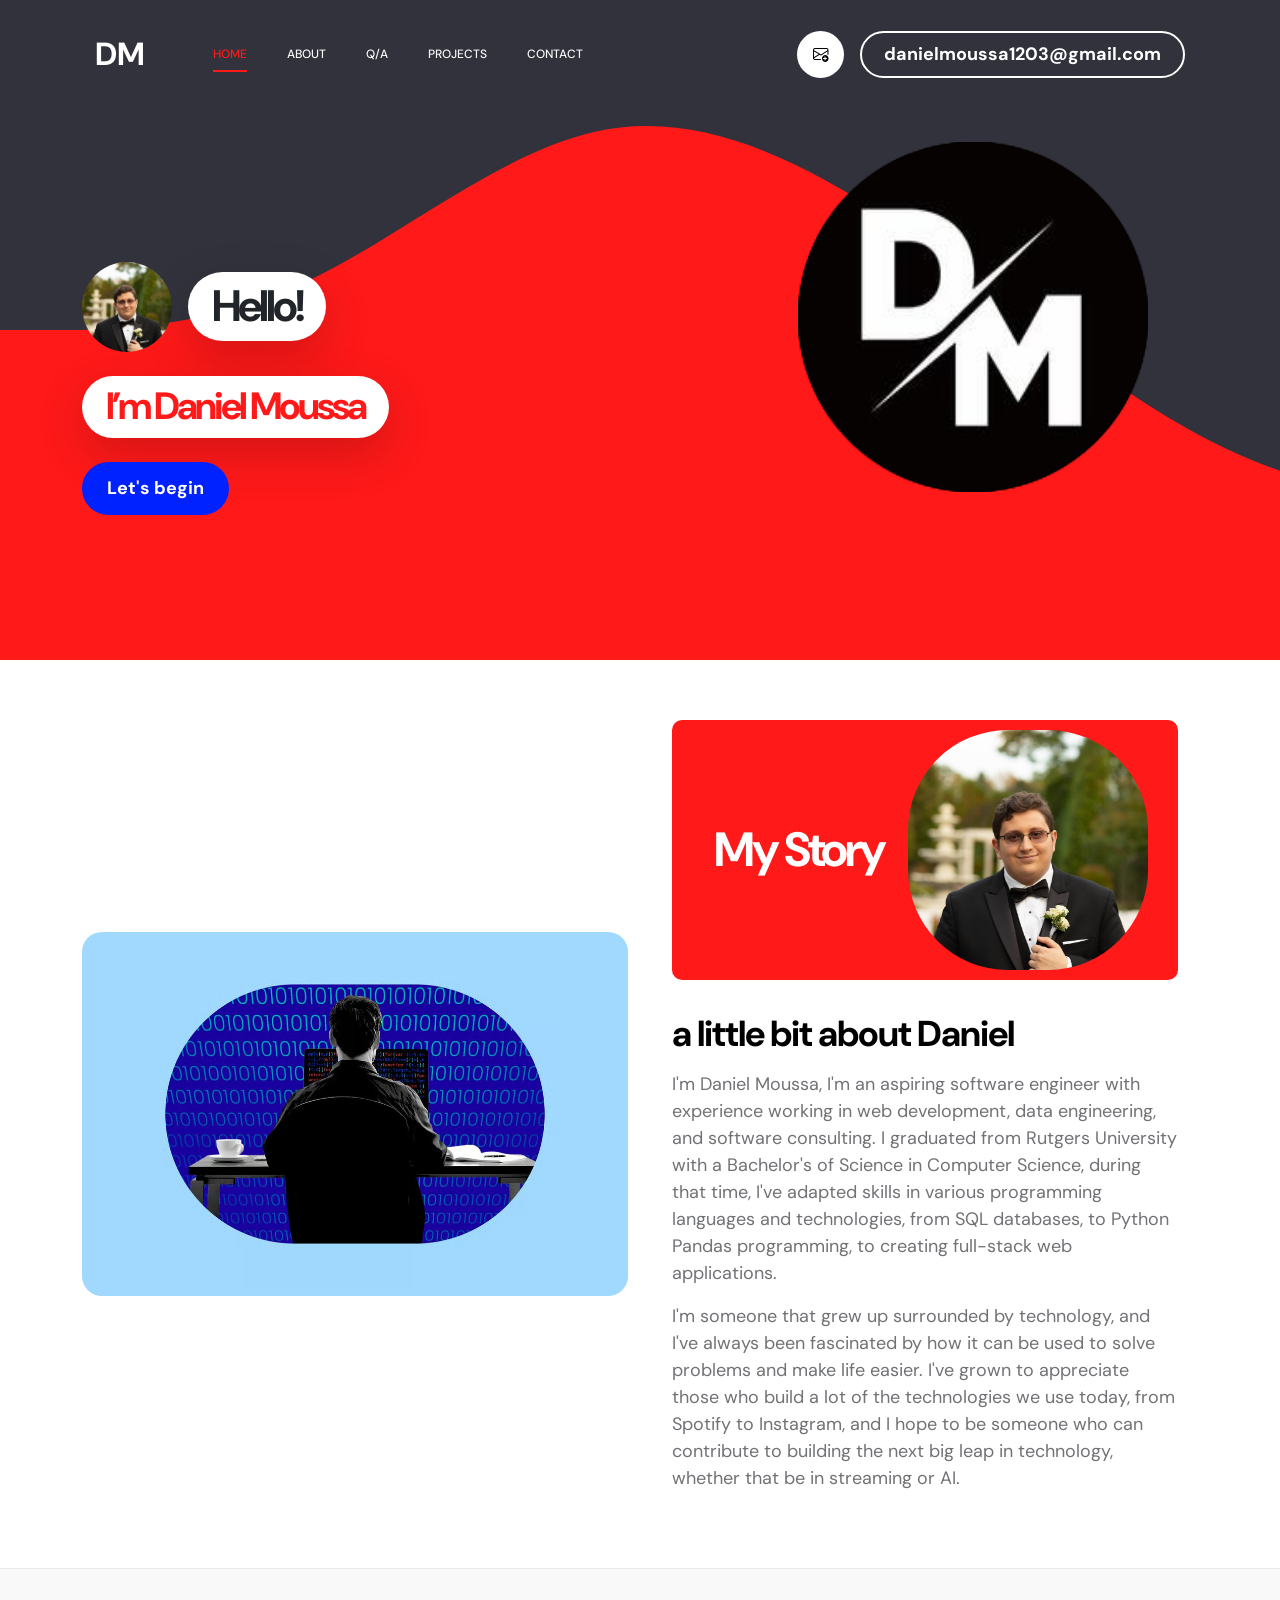
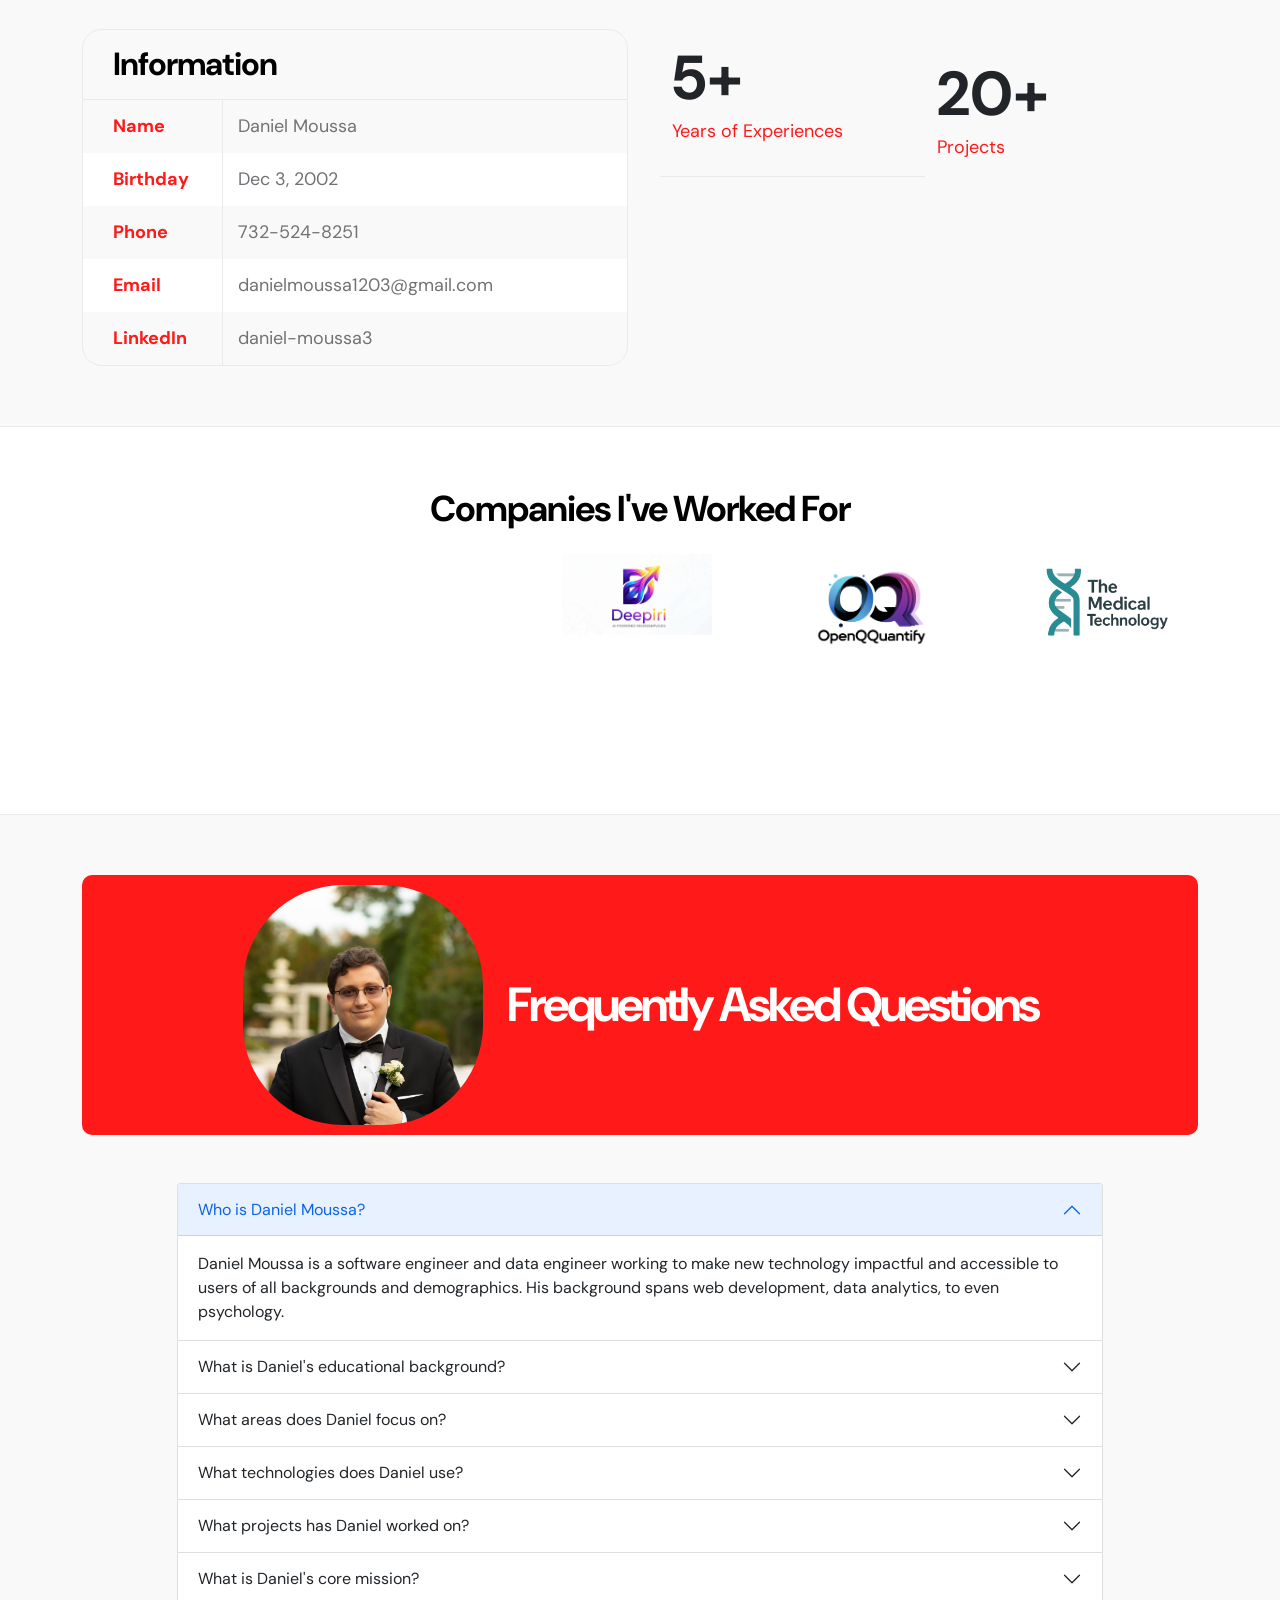
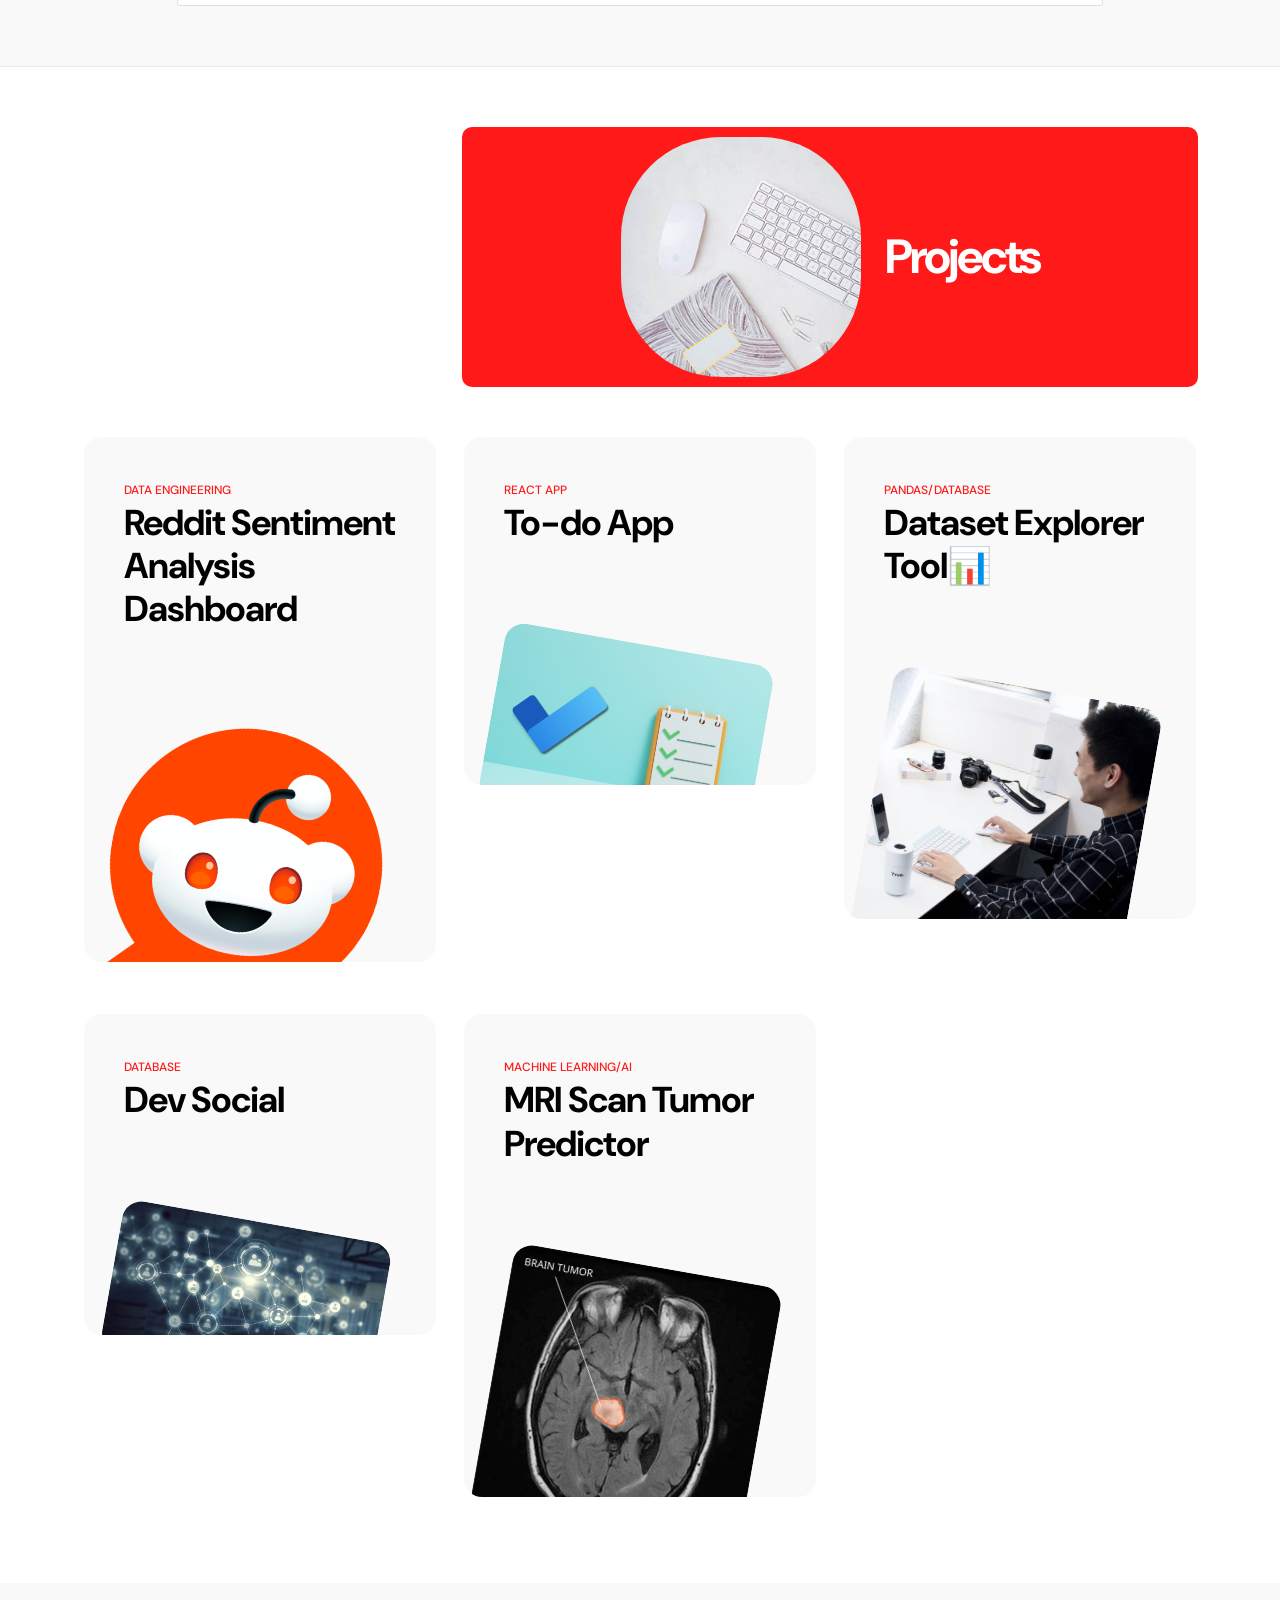
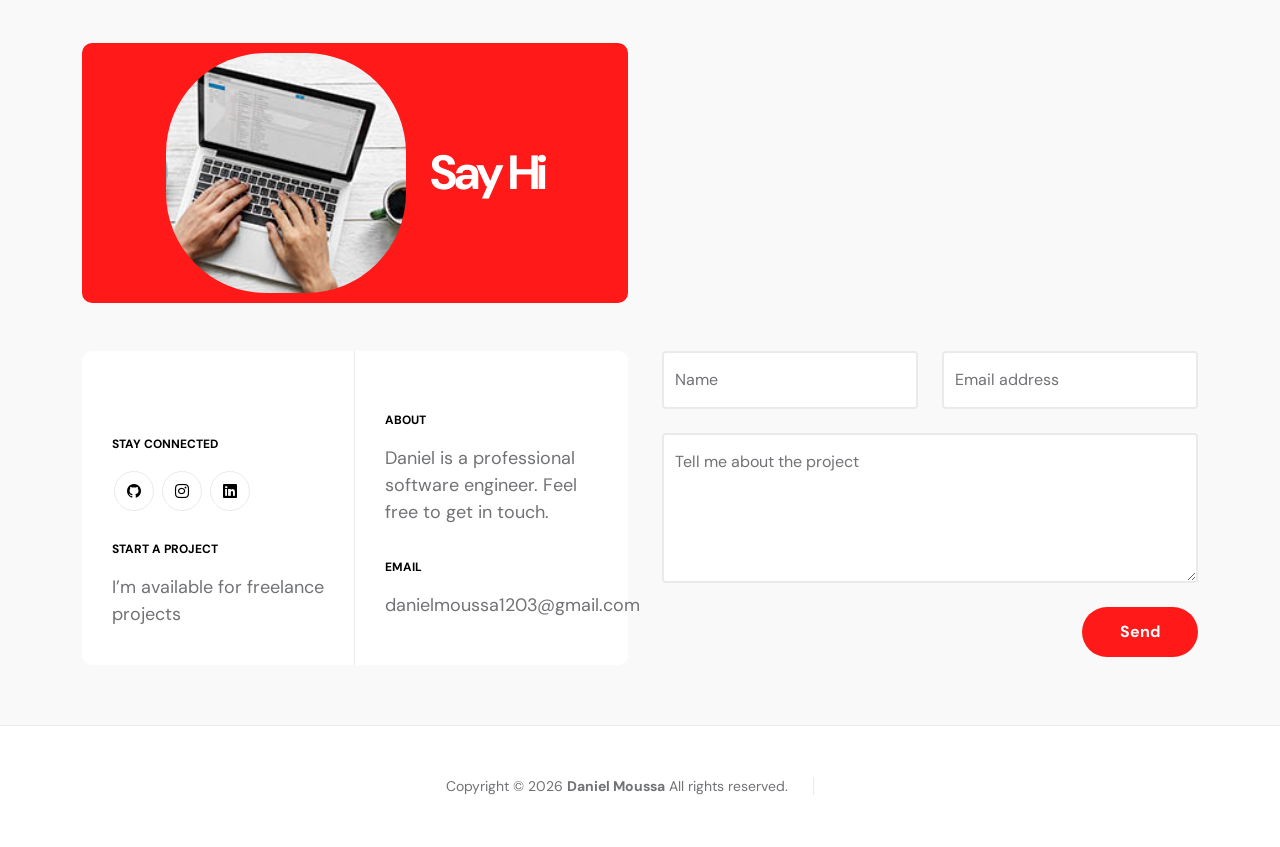
==== commit 1d4c7a54: "added projects, fixed phone number spacing" ====
--- a/index.html
+++ b/index.html
@@ -174,7 +174,7 @@
                                     </p>
 
                                     <p>
-                                        <span class="profile-small-title">Phone Number</span>
+                                        <span class="profile-small-title">Phone</span>
                                         <span>732-524-8251</span>
                                     </p>
 
@@ -404,6 +404,34 @@
                             </div>
                         </div>
 
+                        <div class="col-lg-4 col-md-6 col-12">
+                            <div class="projects-thumb">
+                                <div class="projects-info">
+                                    <small class="projects-tag">Database</small>
+
+                                    <h3 class="projects-title">Dev Social</h3>
+                                </div>
+
+                                <a href="https://github.com/dmoussa3/dev-social">
+                                    <img src="/static/images/projects/social_media_.jpg" class="projects-image img-fluid" alt="">
+                                </a>
+                            </div>
+                        </div>
+
+                        <div class="col-lg-4 col-md-6 col-12">
+                            <div class="projects-thumb">
+                                <div class="projects-info">
+                                    <small class="projects-tag">Machine Learning/AI</small>
+
+                                    <h3 class="projects-title">MRI Scan Tumor Predictor</h3>
+                                </div>
+
+                                <a href="https://github.com/gilololol64/DataScienceProject">
+                                    <img src="/static/images/projects/mri.jpg" class="projects-image img-fluid" alt="">
+                                </a>
+                            </div>
+                        </div>
+
                     </div>
                 </div>
             </section>
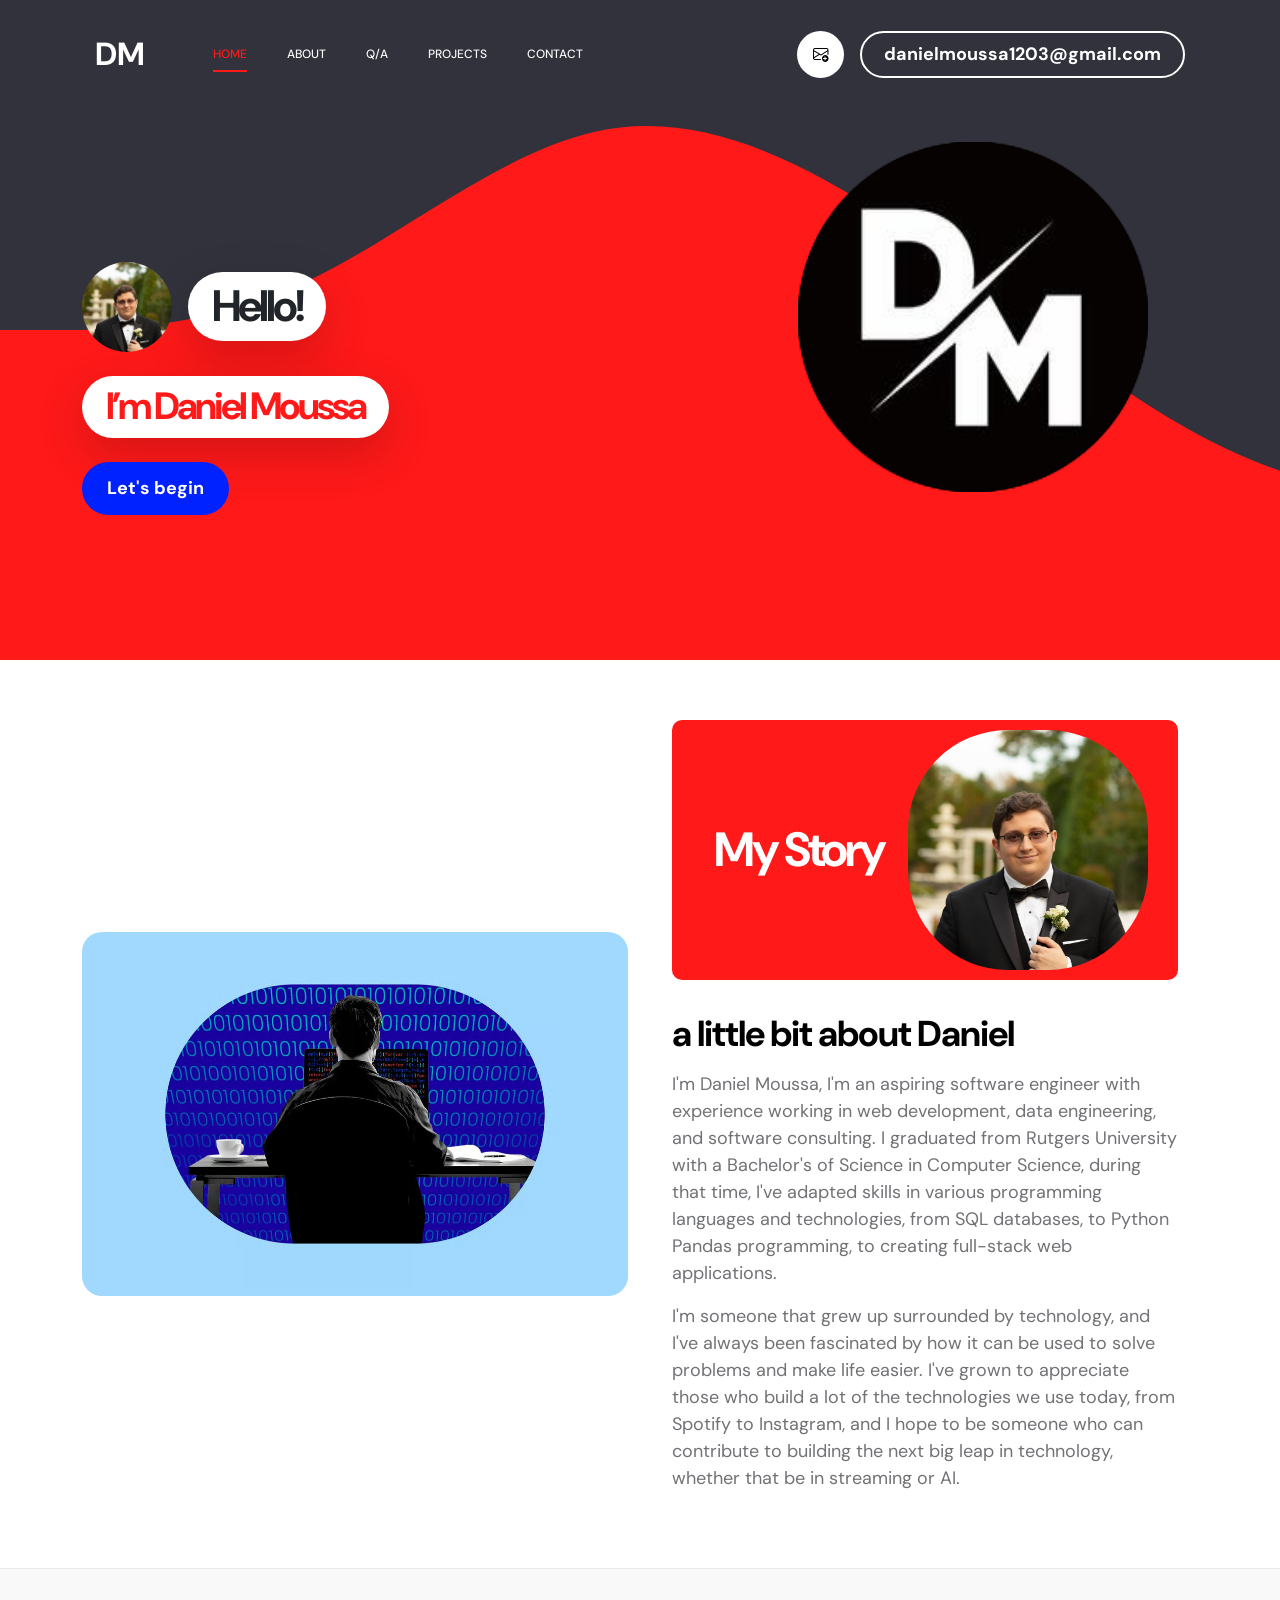
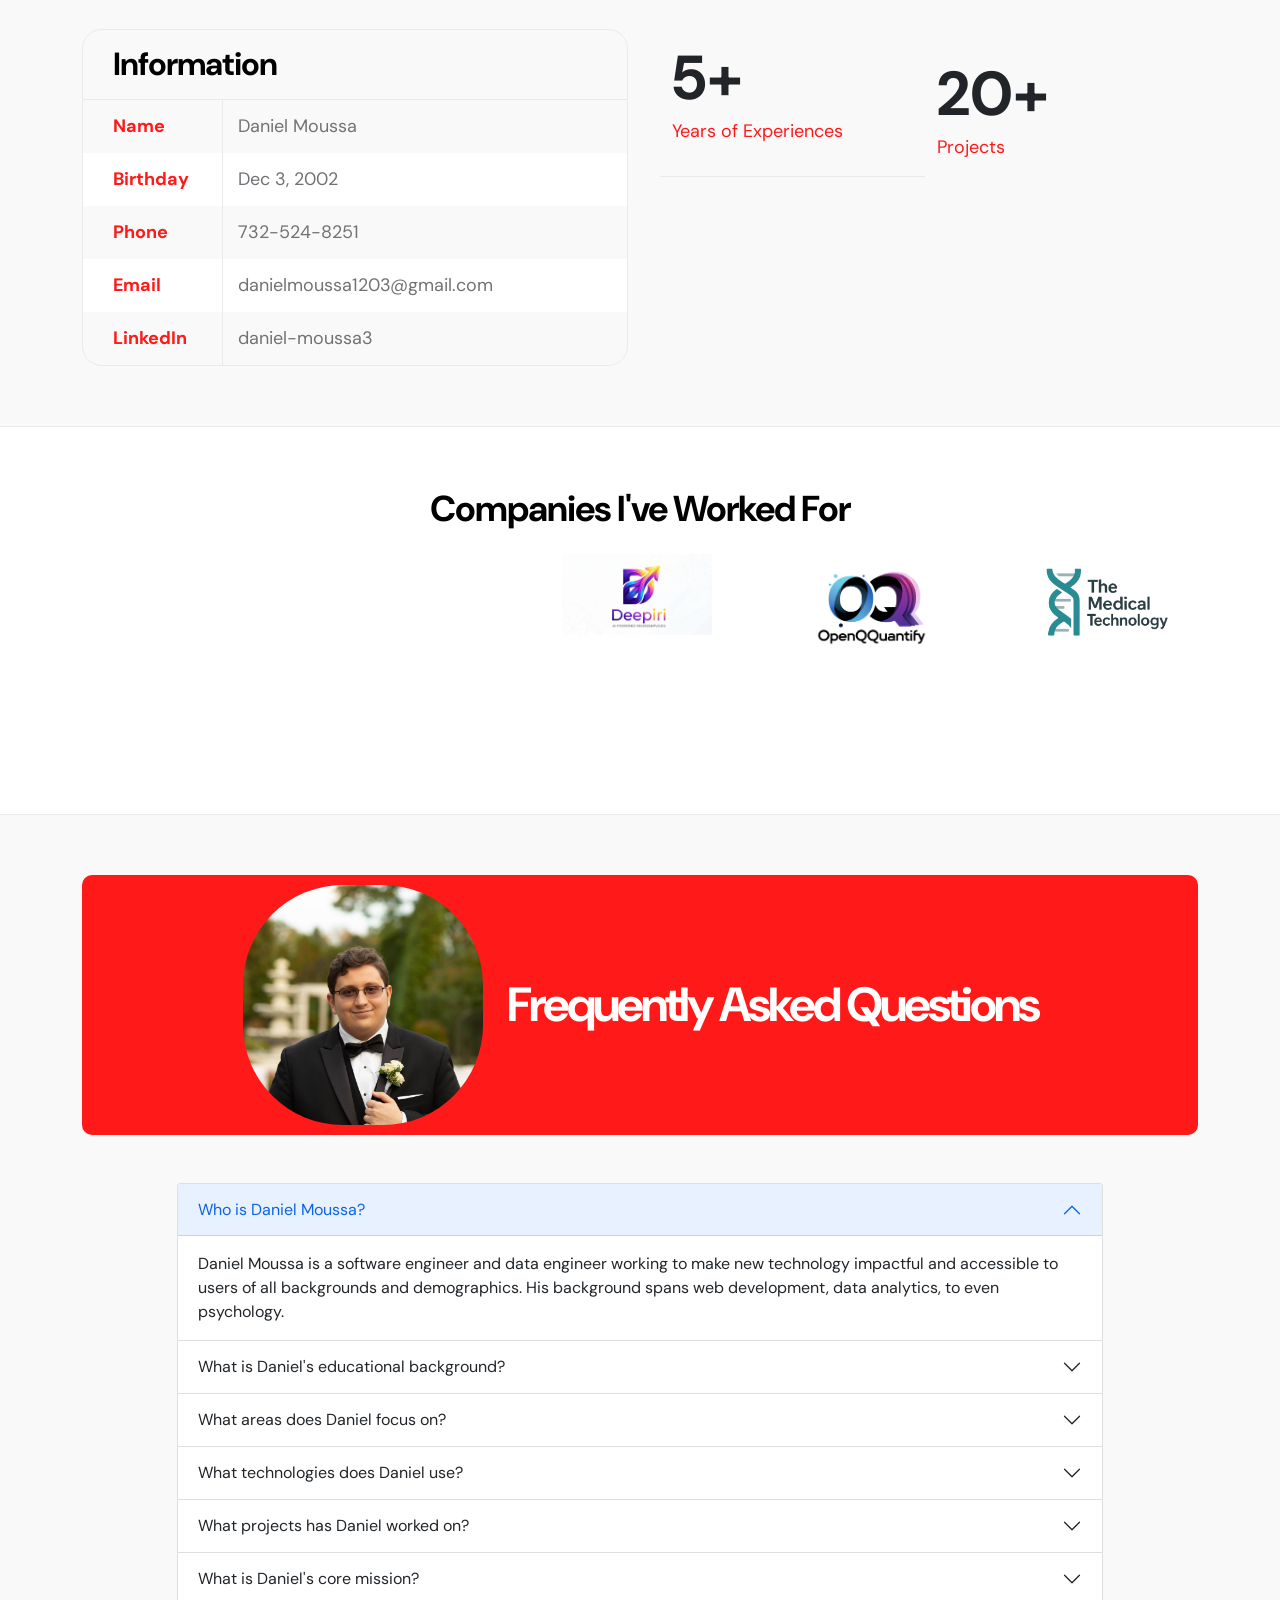
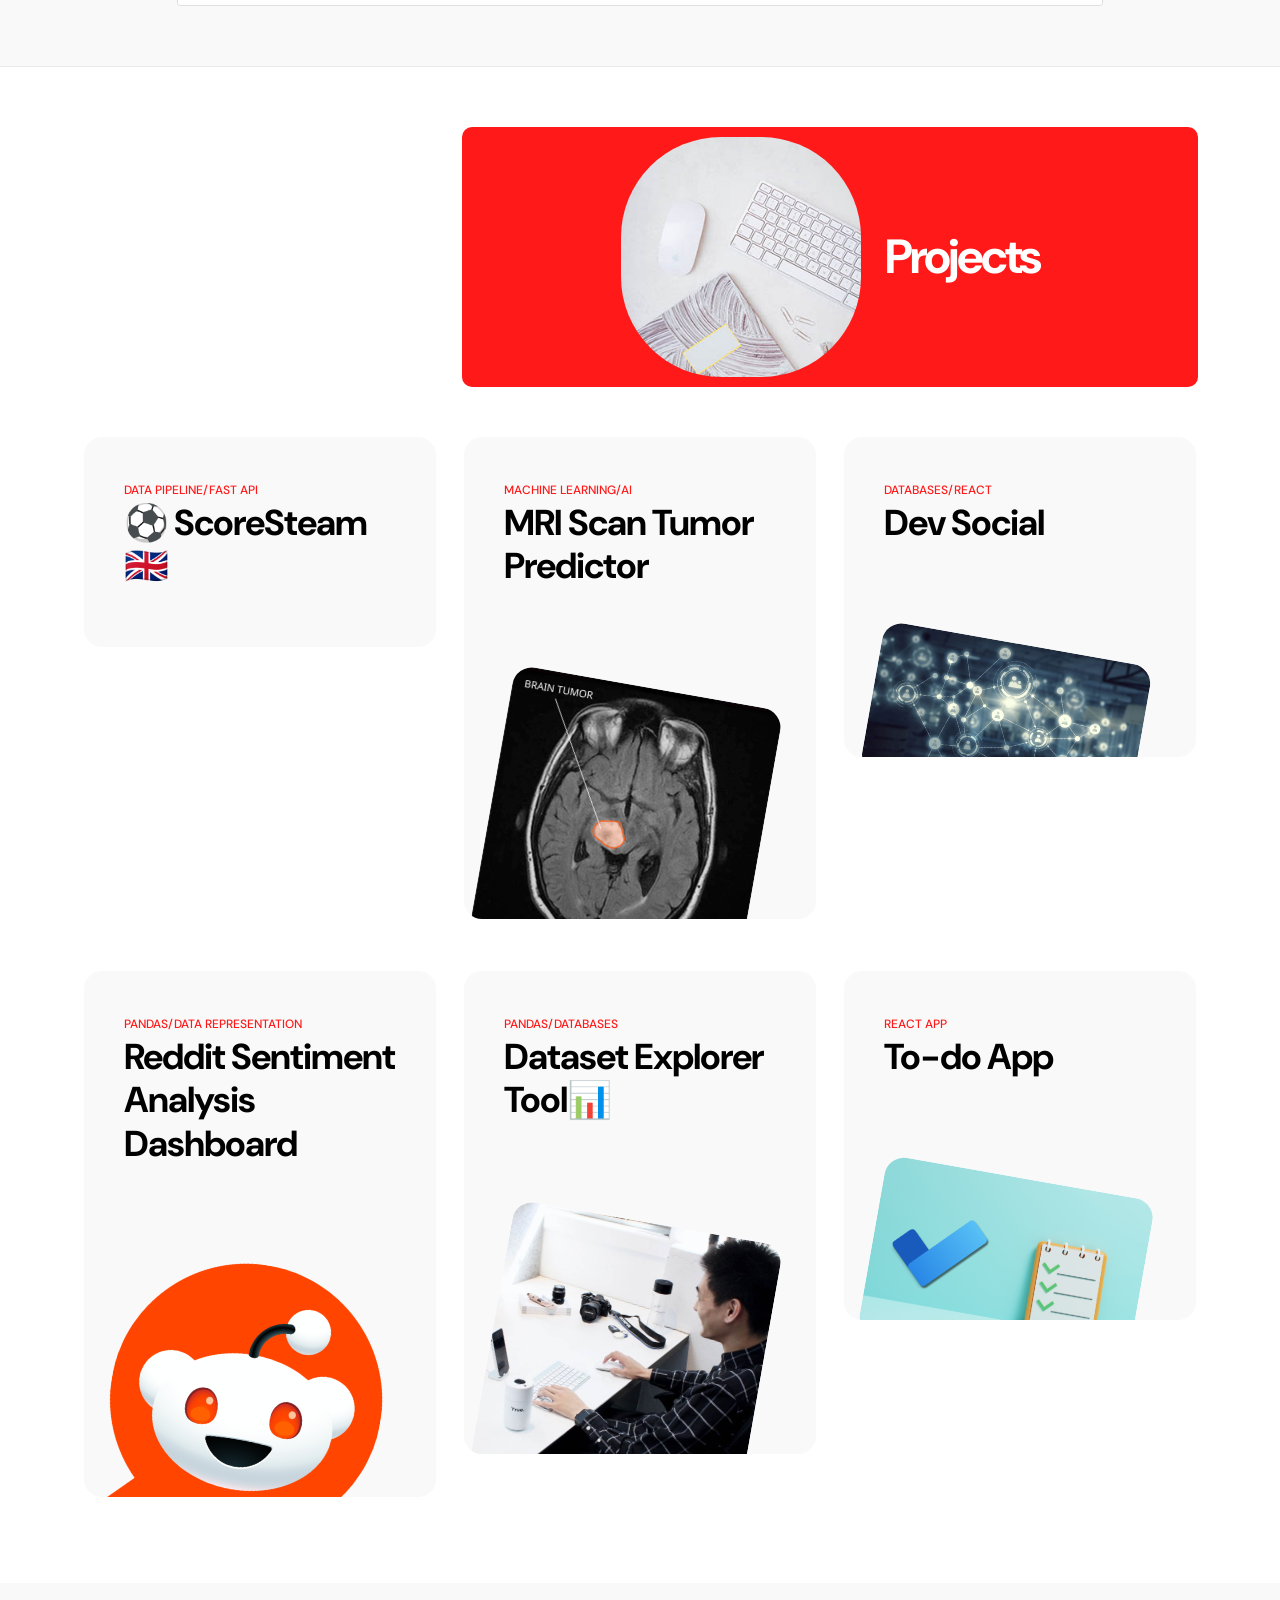
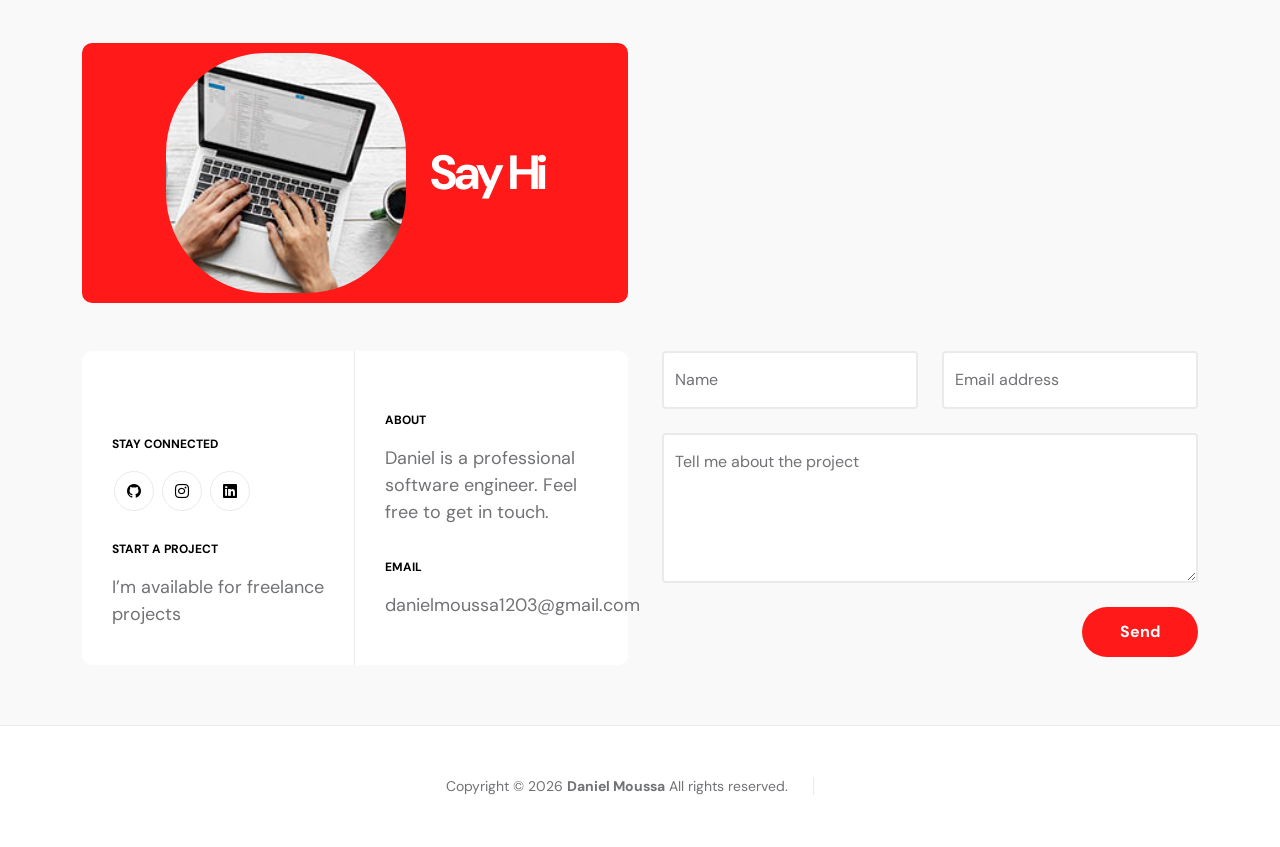
==== commit 560eee0e: "added scorestream" ====
--- a/index.html
+++ b/index.html
@@ -365,13 +365,69 @@
                         <div class="col-lg-4 col-md-6 col-12">
                             <div class="projects-thumb">
                                 <div class="projects-info">
-                                    <small class="projects-tag">Data Engineering</small>
+                                    <small class="projects-tag">Data Pipeline/Fast API</small>
+
+                                    <h3 class="projects-title">⚽️ ScoreSteam 🇬🇧</h3>
+                                </div>
+
+                                <a href="https://github.com/dmoussa3/scorestream">
+                                    <img src="/static/images/projects/pl.jpg" class="projects-image img-fluid" alt="">
+                                </a>
+                            </div>
+                        </div>
+
+                        <div class="col-lg-4 col-md-6 col-12">
+                            <div class="projects-thumb">
+                                <div class="projects-info">
+                                    <small class="projects-tag">Machine Learning/AI</small>
+
+                                    <h3 class="projects-title">MRI Scan Tumor Predictor</h3>
+                                </div>
+
+                                <a href="https://github.com/gilololol64/DataScienceProject">
+                                    <img src="/static/images/projects/mri.jpg" class="projects-image img-fluid" alt="">
+                                </a>
+                            </div>
+                        </div>
+
+                        <div class="col-lg-4 col-md-6 col-12">
+                            <div class="projects-thumb">
+                                <div class="projects-info">
+                                    <small class="projects-tag">Databases/React</small>
+
+                                    <h3 class="projects-title">Dev Social</h3>
+                                </div>
+
+                                <a href="https://github.com/dmoussa3/dev-social">
+                                    <img src="/static/images/projects/social_media_.jpg" class="projects-image img-fluid" alt="">
+                                </a>
+                            </div>
+                        </div>
+
+                        <div class="col-lg-4 col-md-6 col-12">
+                            <div class="projects-thumb">
+                                <div class="projects-info">
+                                    <small class="projects-tag">Pandas/Data Representation</small>
 
                                     <h3 class="projects-title">Reddit Sentiment Analysis Dashboard</h3>
                                 </div>
 
                                 <a href="https://github.com/dmoussa3/reddit">
                                     <img src="/static/images/projects/reddit_logo.png" class="projects-image img-fluid" alt="">
+                                </a>
+                            </div>
+                        </div>
+
+                        <div class="col-lg-4 col-md-6 col-12">
+                            <div class="projects-thumb">
+                                <div class="projects-info">
+                                    <small class="projects-tag">Pandas/Databases</small>
+
+                                    <h3 class="projects-title">Dataset Explorer Tool📊</h3>
+                                </div>
+
+                                <a href="https://github.com/dmoussa3/explorer">
+                                    <img src="/static/images/projects/true-agency-9Bjog5FZ-oc-unsplash.jpg" class="projects-image img-fluid" alt="">
                                 </a>
                             </div>
                         </div>
@@ -386,48 +442,6 @@
 
                                 <a href="https://github.com/dmoussa3/todo-app">
                                     <img src="/static/images/projects/To-do.png" class="projects-image img-fluid" alt="">
-                                </a>
-                            </div>
-                        </div>
-
-                        <div class="col-lg-4 col-md-6 col-12">
-                            <div class="projects-thumb">
-                                <div class="projects-info">
-                                    <small class="projects-tag">Pandas/Database</small>
-
-                                    <h3 class="projects-title">Dataset Explorer Tool📊</h3>
-                                </div>
-
-                                <a href="https://github.com/dmoussa3/explorer">
-                                    <img src="/static/images/projects/true-agency-9Bjog5FZ-oc-unsplash.jpg" class="projects-image img-fluid" alt="">
-                                </a>
-                            </div>
-                        </div>
-
-                        <div class="col-lg-4 col-md-6 col-12">
-                            <div class="projects-thumb">
-                                <div class="projects-info">
-                                    <small class="projects-tag">Database</small>
-
-                                    <h3 class="projects-title">Dev Social</h3>
-                                </div>
-
-                                <a href="https://github.com/dmoussa3/dev-social">
-                                    <img src="/static/images/projects/social_media_.jpg" class="projects-image img-fluid" alt="">
-                                </a>
-                            </div>
-                        </div>
-
-                        <div class="col-lg-4 col-md-6 col-12">
-                            <div class="projects-thumb">
-                                <div class="projects-info">
-                                    <small class="projects-tag">Machine Learning/AI</small>
-
-                                    <h3 class="projects-title">MRI Scan Tumor Predictor</h3>
-                                </div>
-
-                                <a href="https://github.com/gilololol64/DataScienceProject">
-                                    <img src="/static/images/projects/mri.jpg" class="projects-image img-fluid" alt="">
                                 </a>
                             </div>
                         </div>
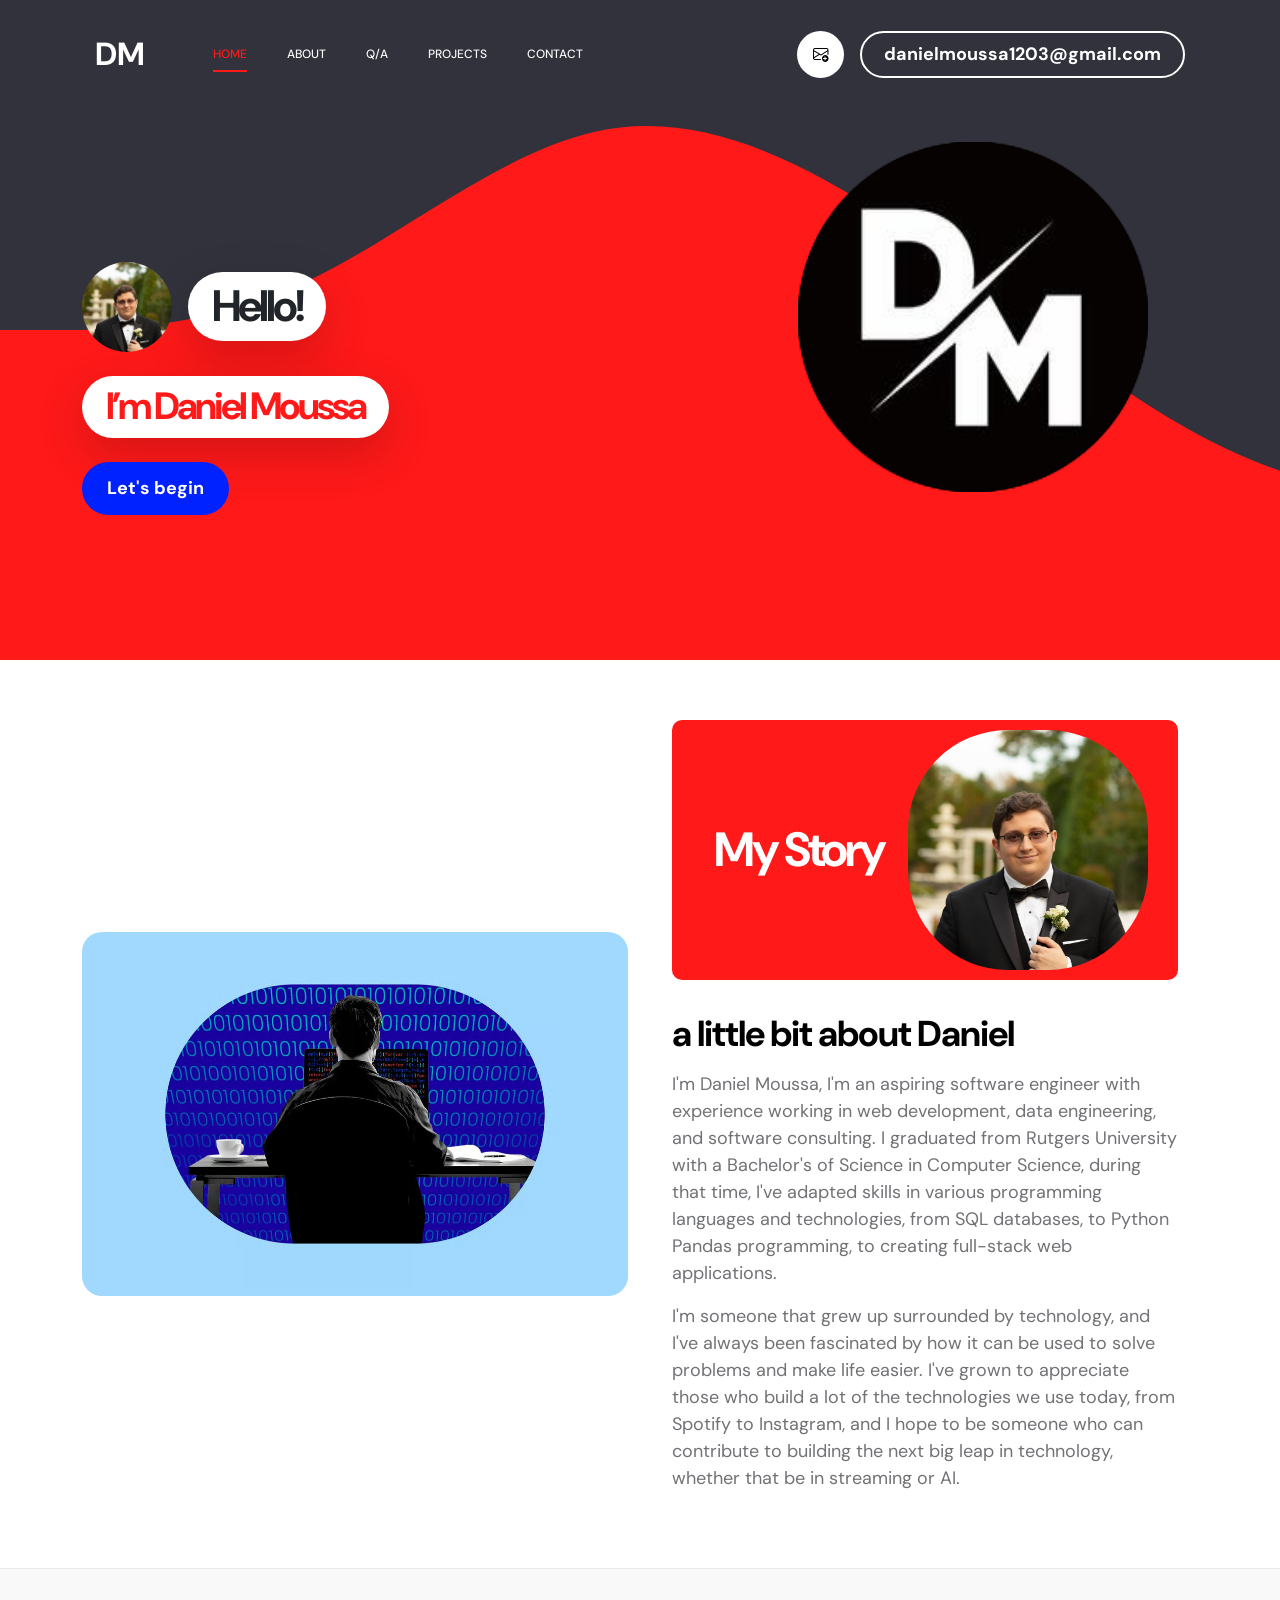
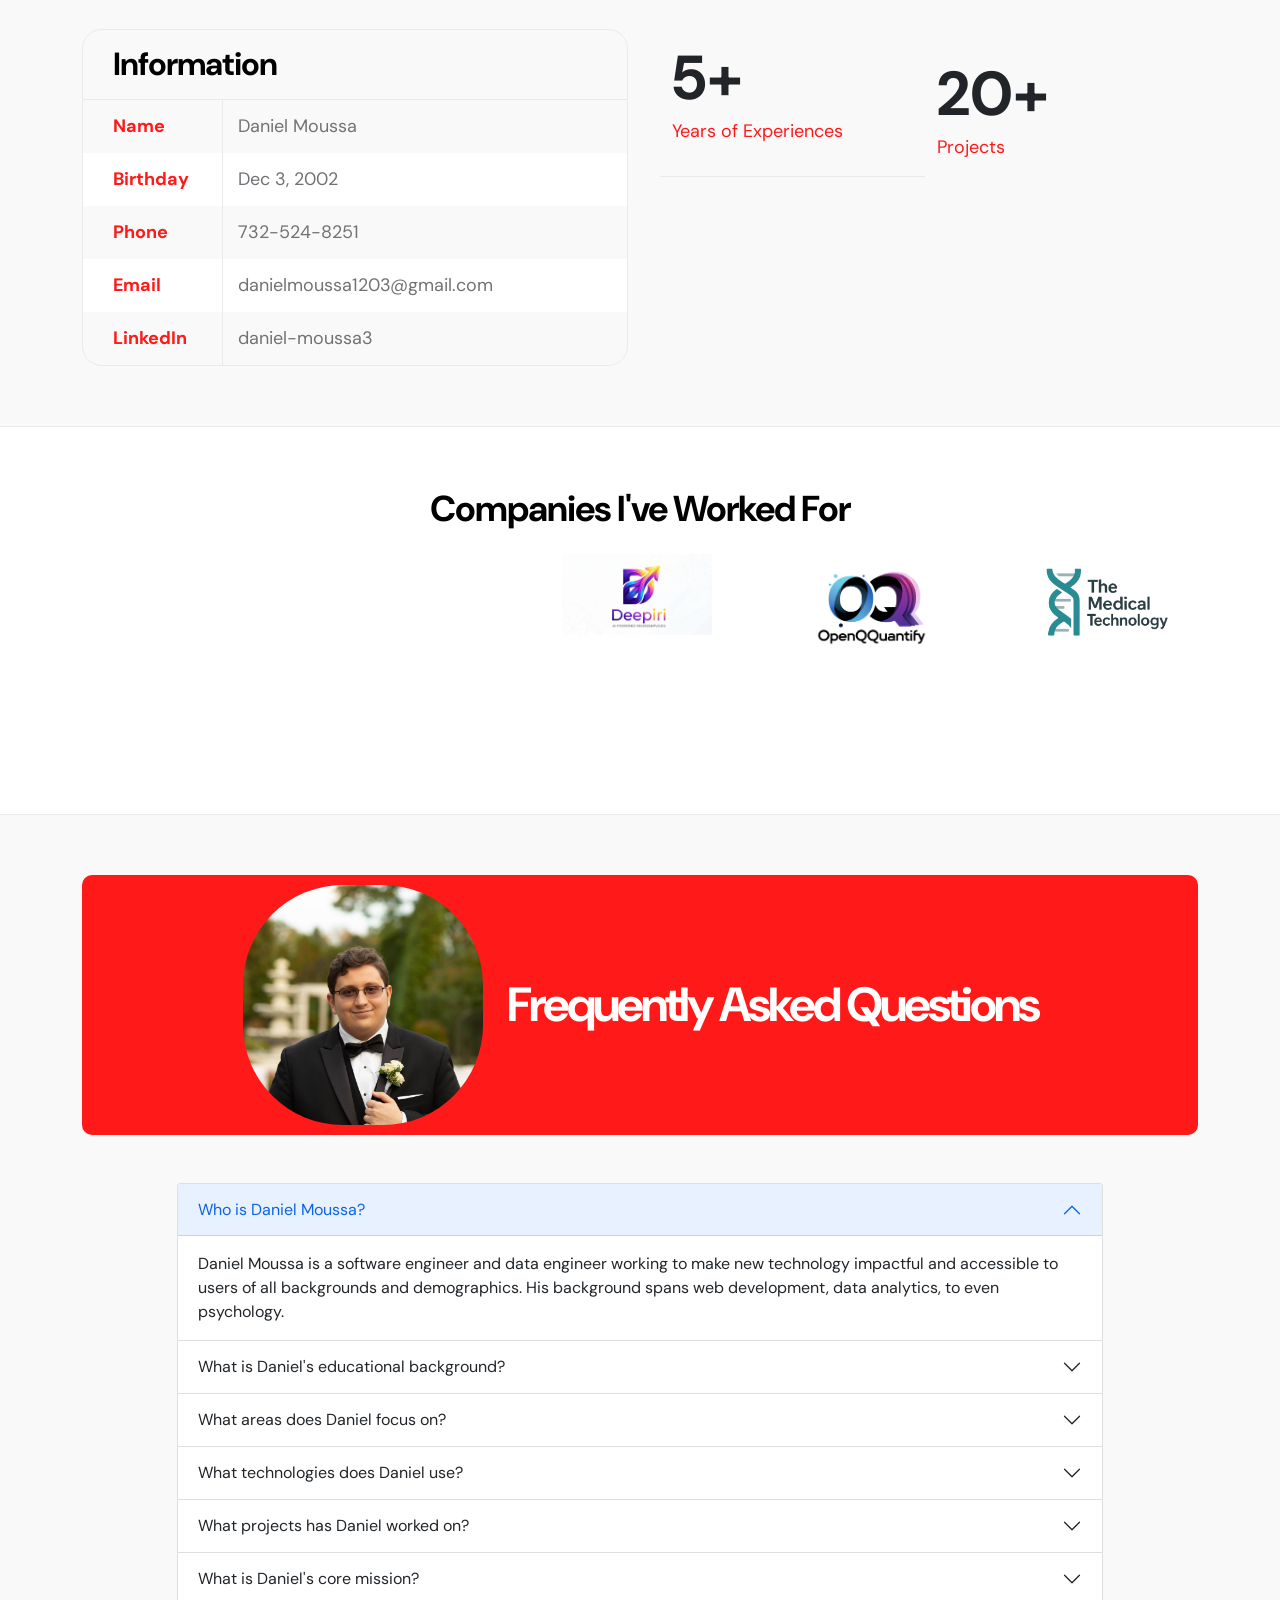
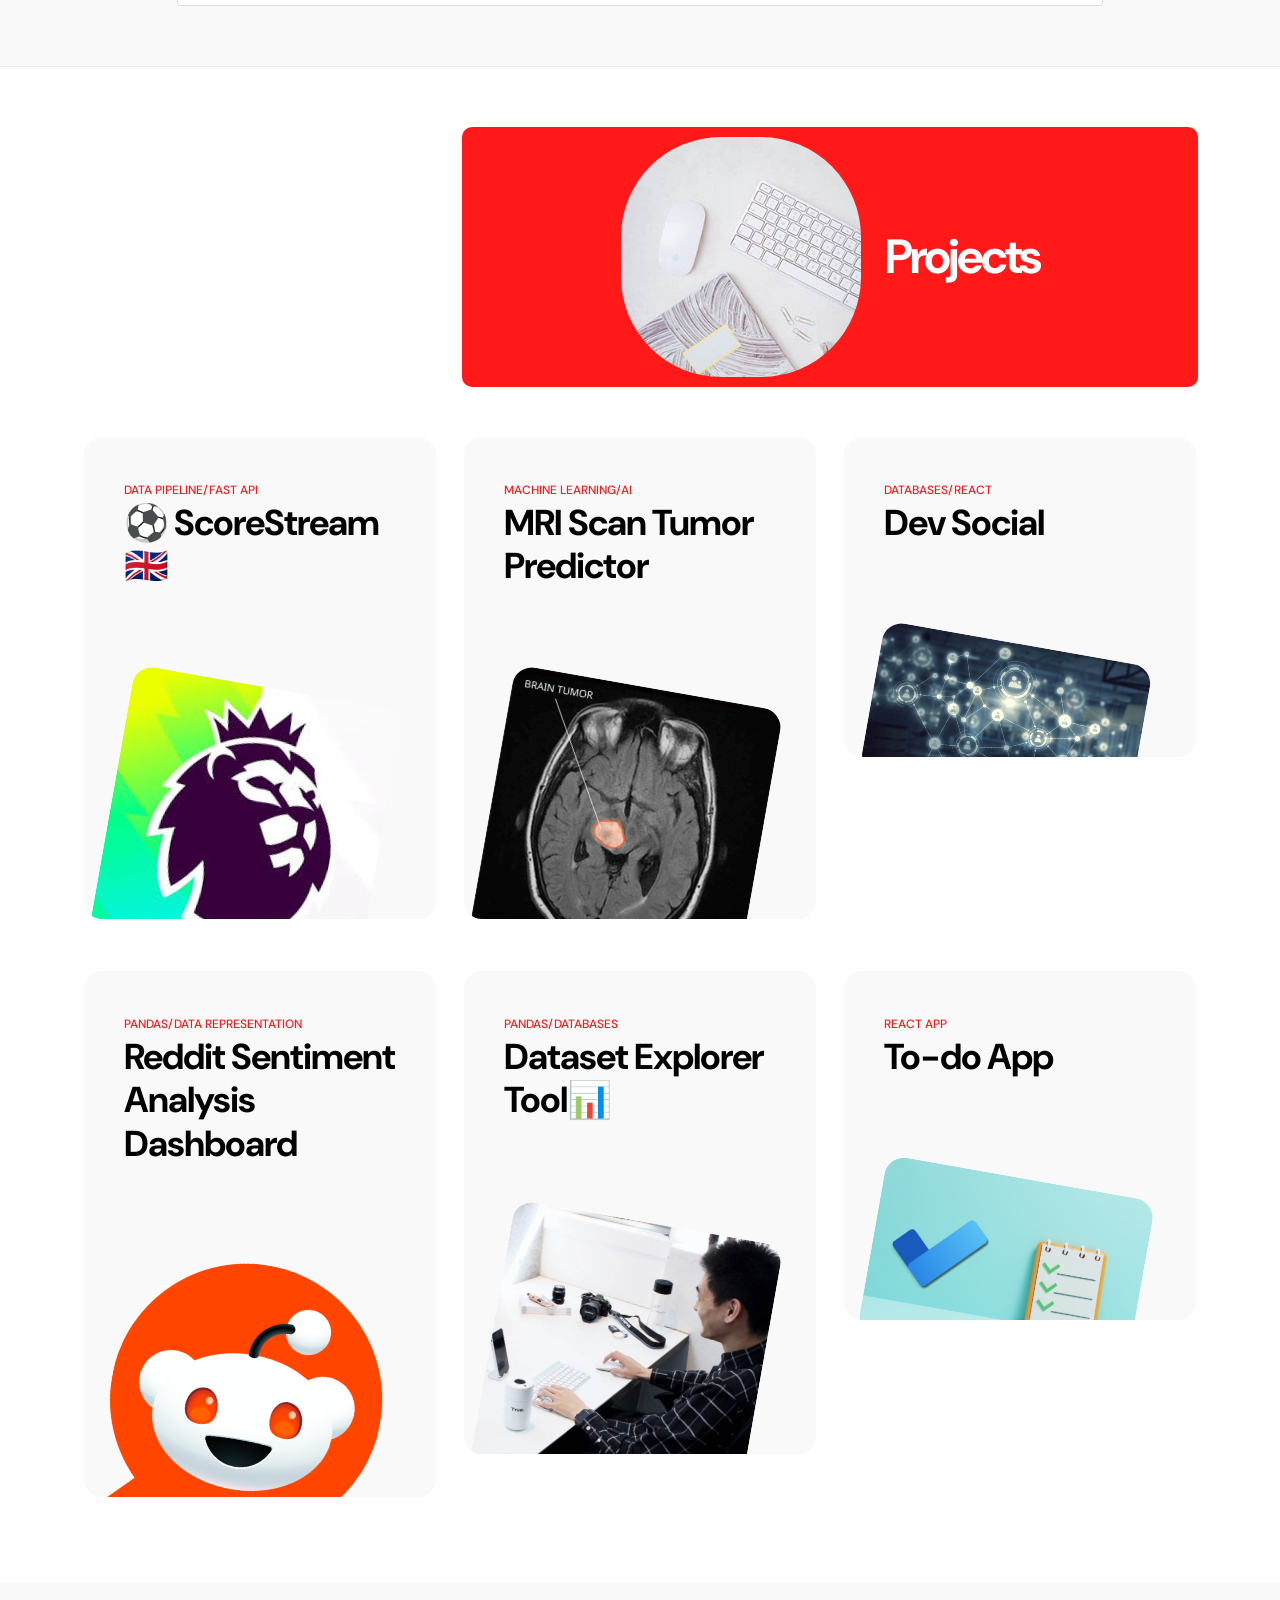
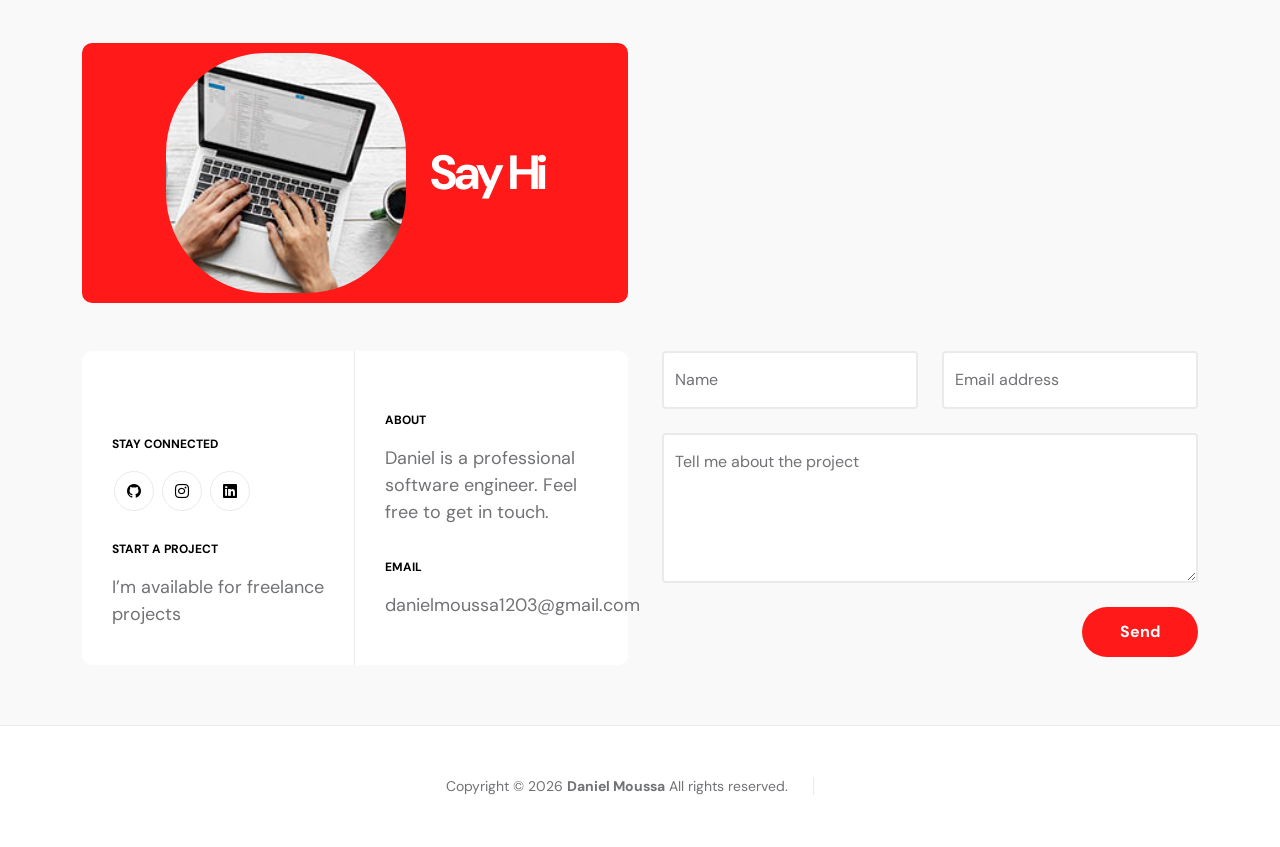
==== commit 815a63cf: "fixed typo and image mismatch" ====
--- a/index.html
+++ b/index.html
@@ -367,11 +367,11 @@
                                 <div class="projects-info">
                                     <small class="projects-tag">Data Pipeline/Fast API</small>
 
-                                    <h3 class="projects-title">⚽️ ScoreSteam 🇬🇧</h3>
+                                    <h3 class="projects-title">⚽️ ScoreStream 🇬🇧</h3>
                                 </div>
 
                                 <a href="https://github.com/dmoussa3/scorestream">
-                                    <img src="/static/images/projects/pl.jpg" class="projects-image img-fluid" alt="">
+                                    <img src="/static/images/projects/pl.png" class="projects-image img-fluid" alt="">
                                 </a>
                             </div>
                         </div>
